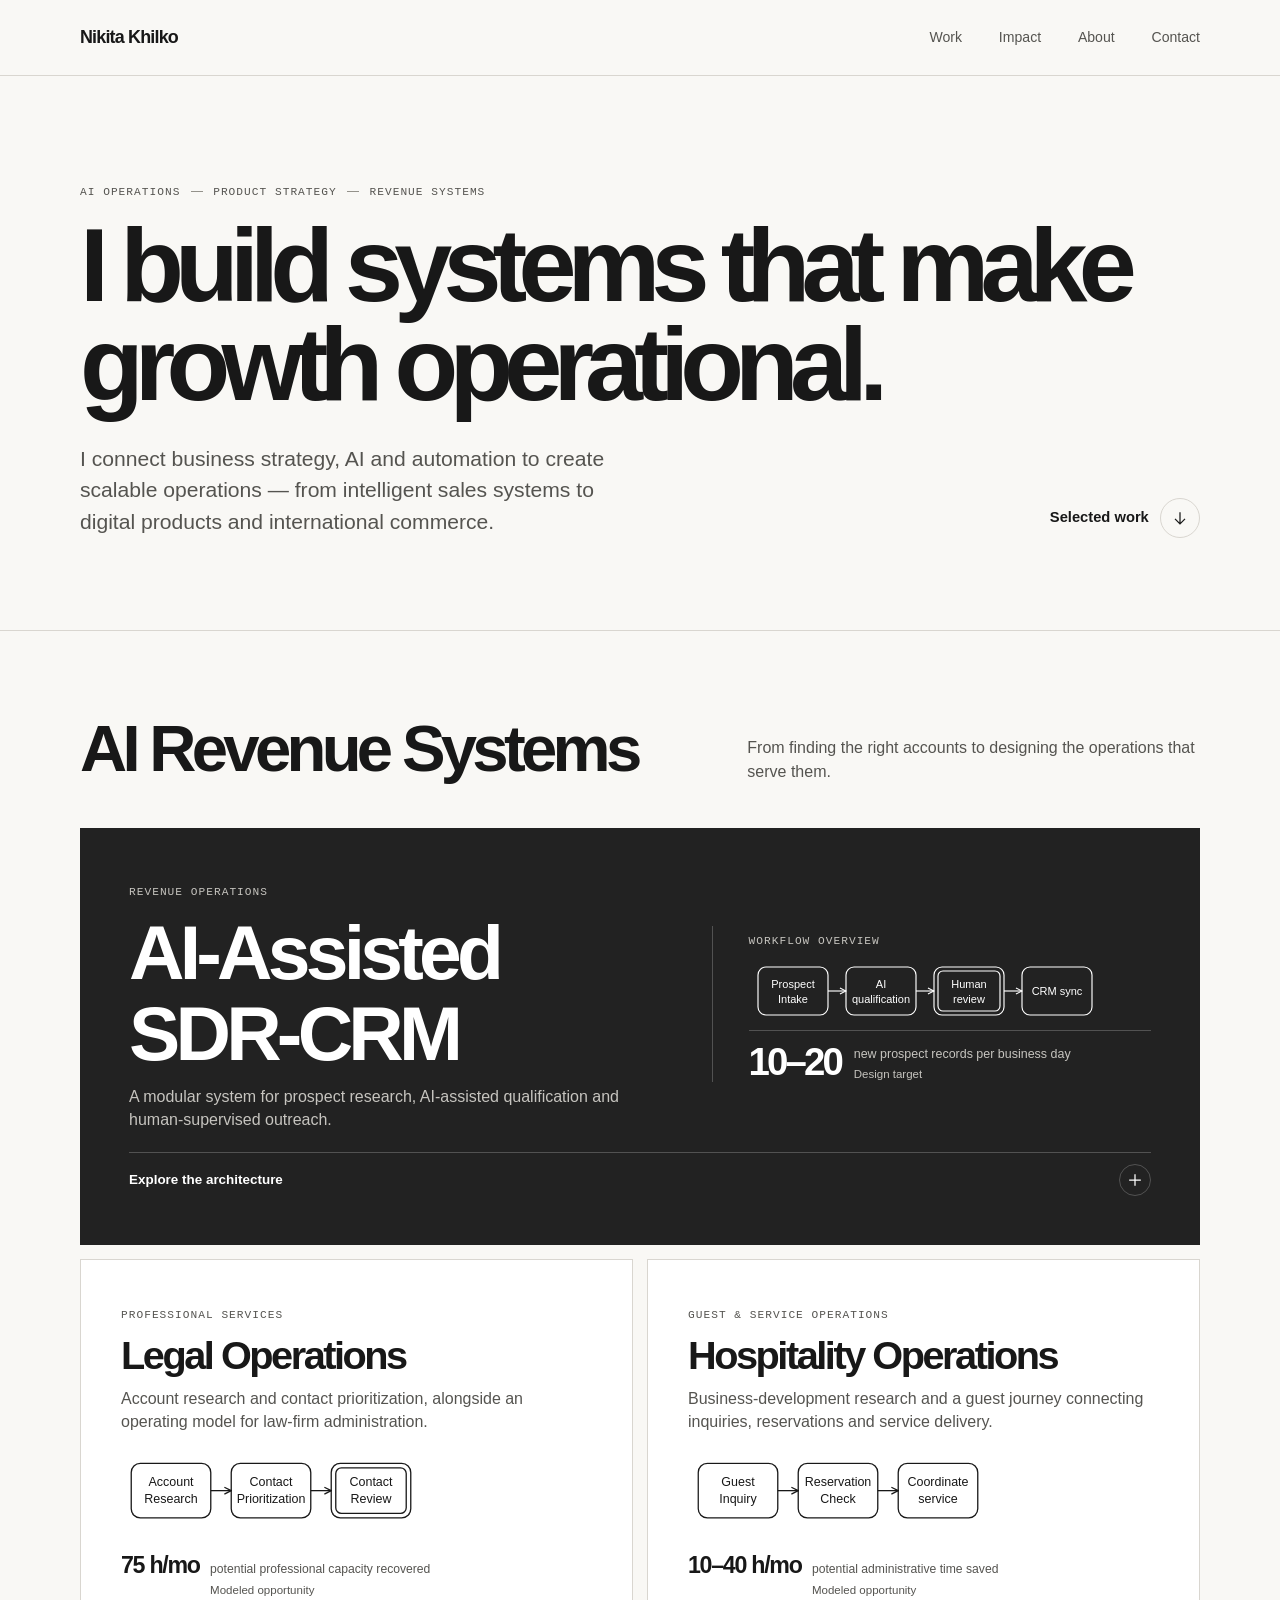
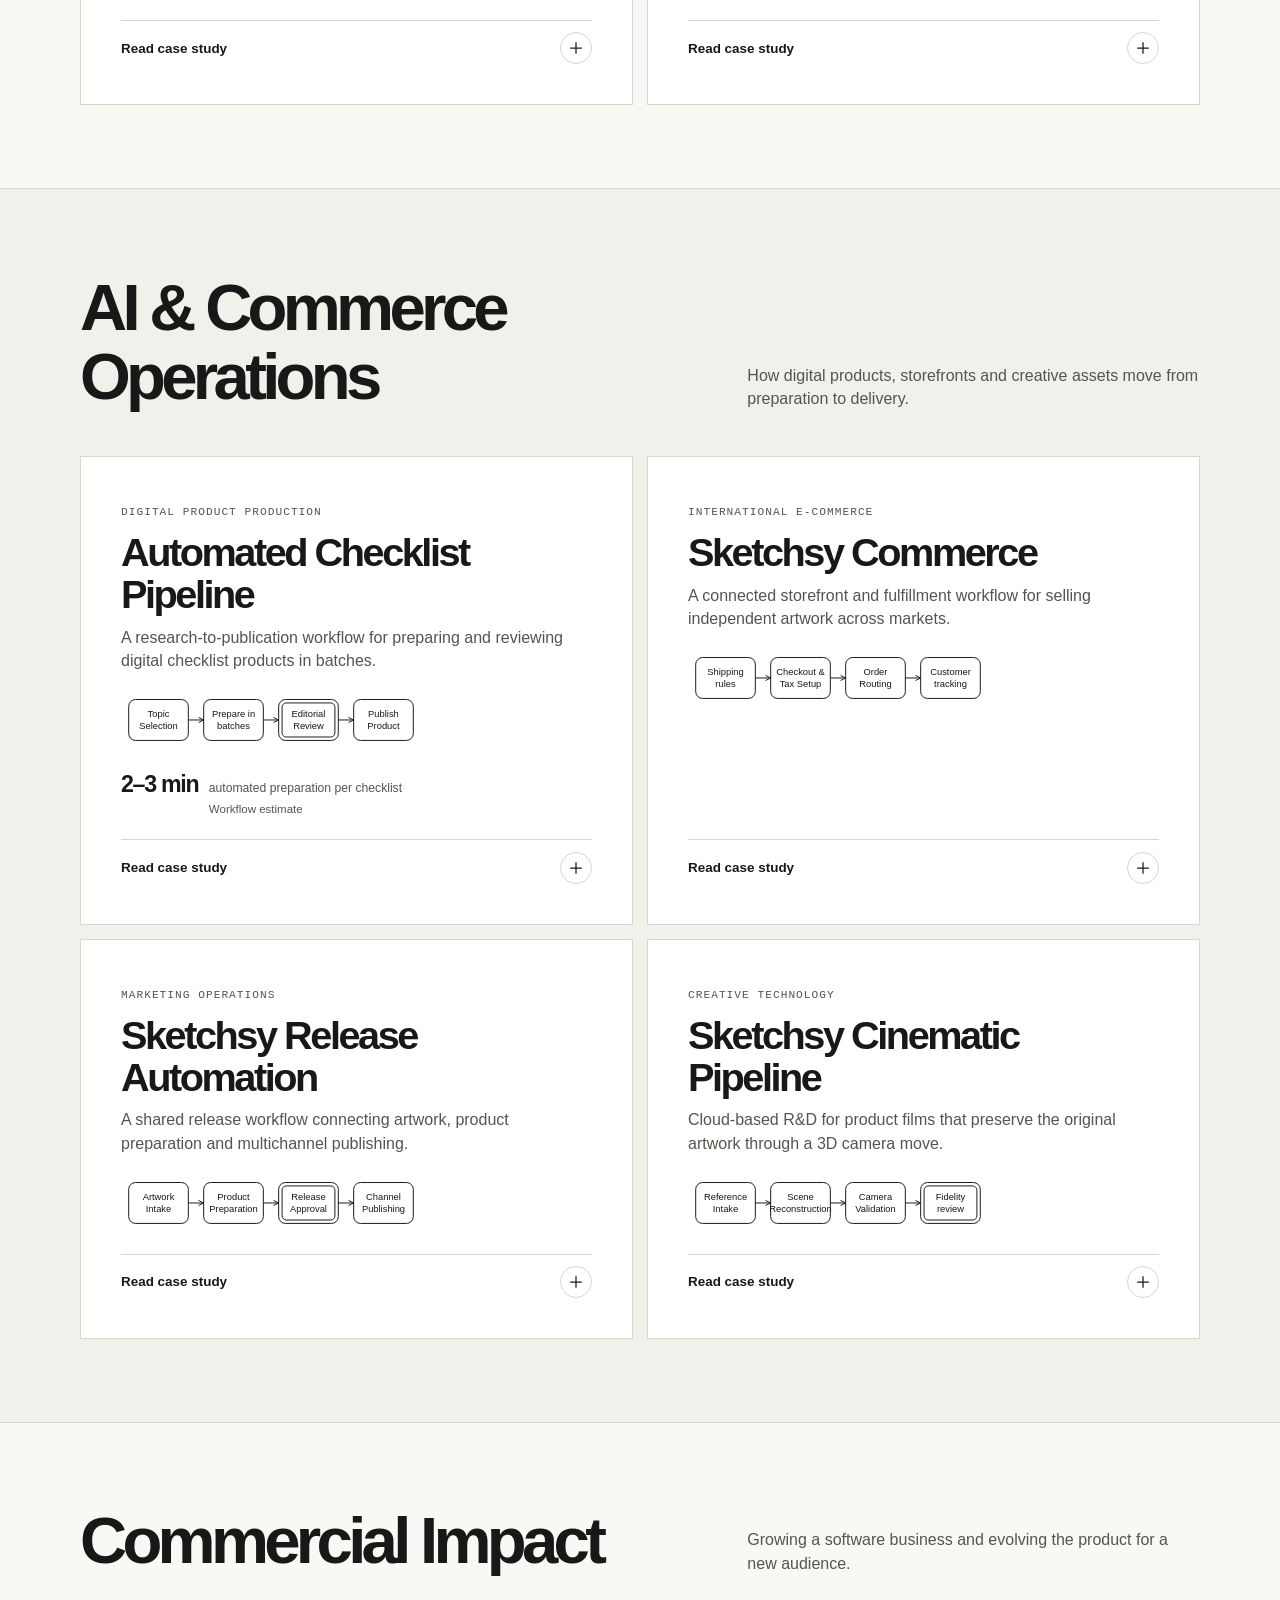
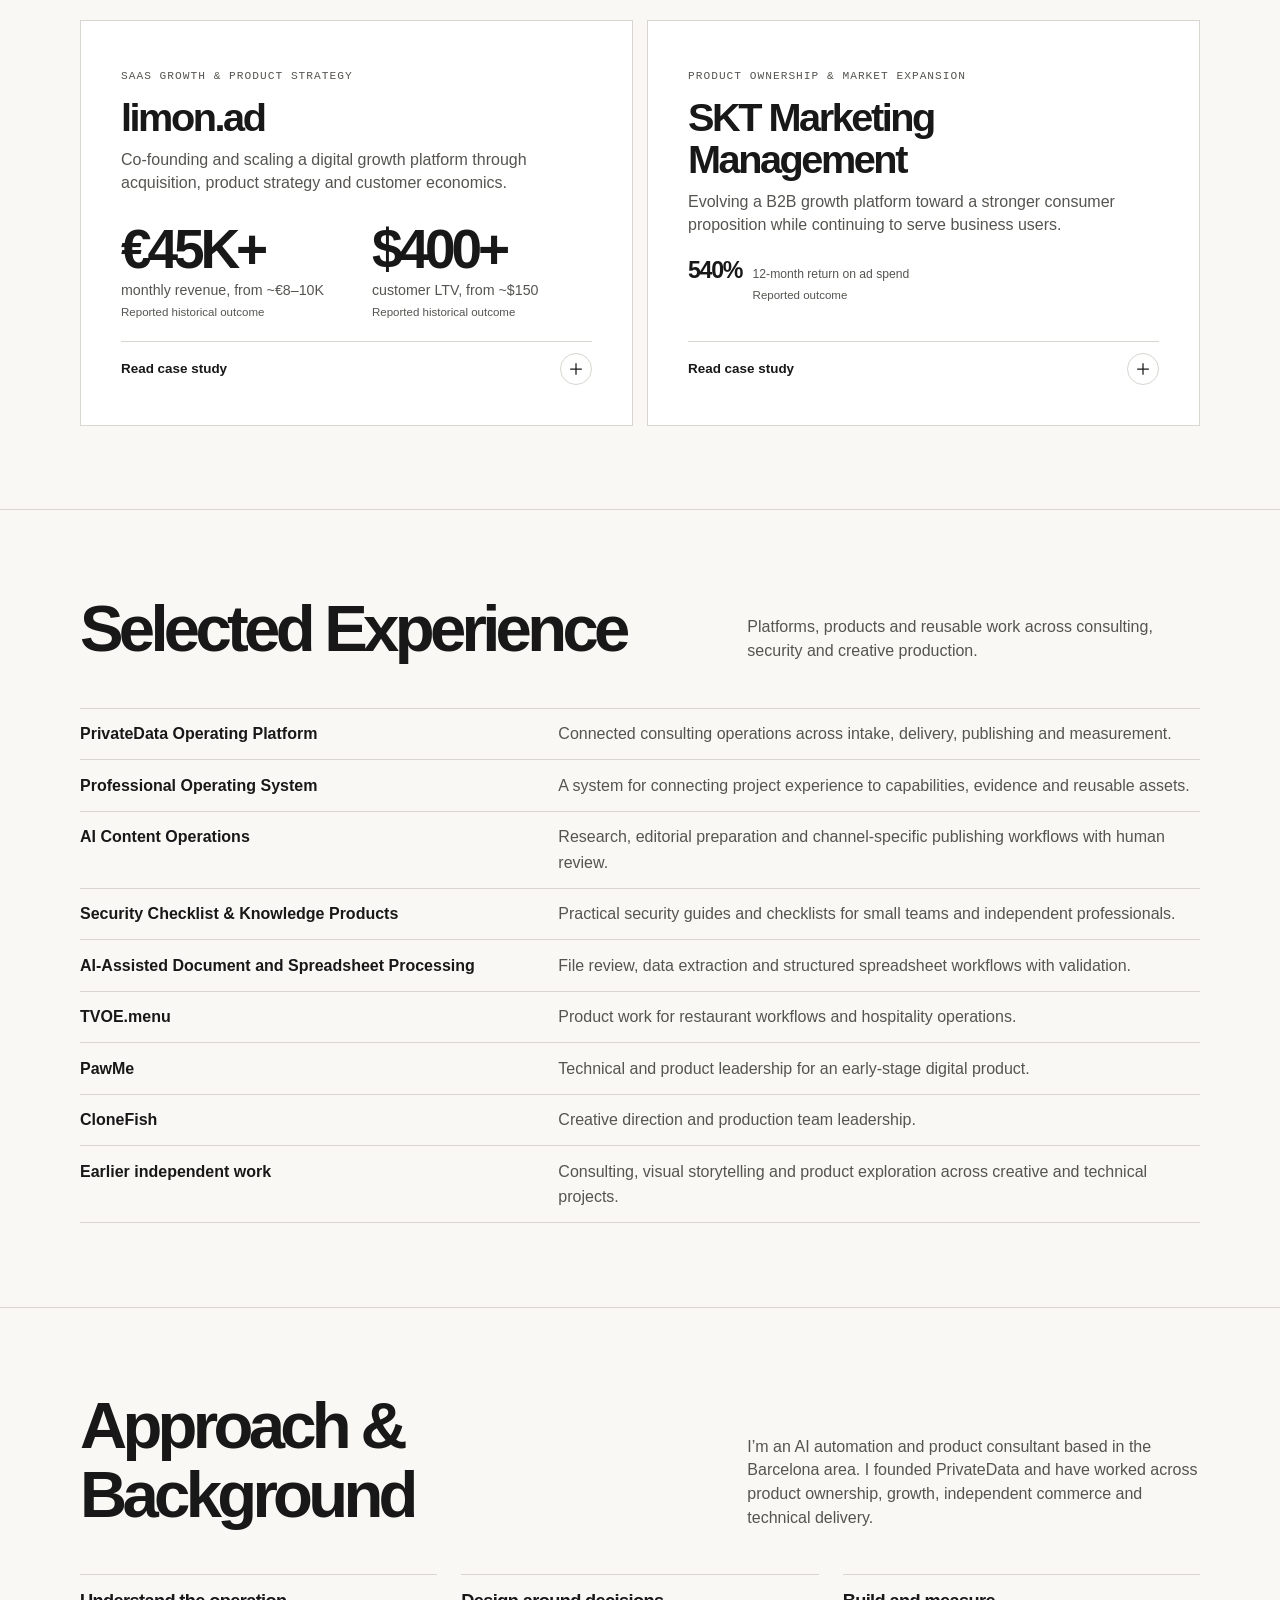
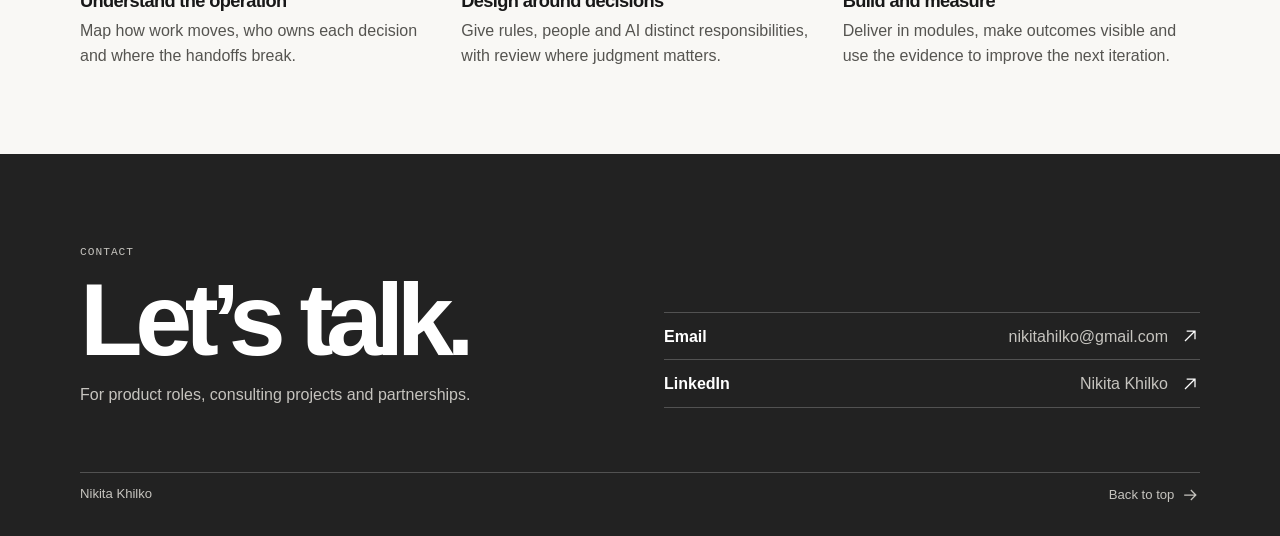
==== index.html @ b17de535 "Add production portfolio site" ====
<!doctype html>
<html lang="en">
<head>
  <meta charset="utf-8">
  <meta name="viewport" content="width=device-width, initial-scale=1">
  <title>Nikita Khilko · AI Operations &amp; Product Strategy</title>
  <meta name="description" content="Selected work by Nikita Khilko across AI operations, product strategy, automation and commercial growth.">
  <meta name="theme-color" content="#f9f8f5">
  <link rel="icon" href="data:image/svg+xml,%3Csvg xmlns=%22http://www.w3.org/2000/svg%22 viewBox=%220 0 32 32%22%3E%3Crect width=%2232%22 height=%2232%22 rx=%225%22 fill=%22%23222222%22/%3E%3Cpath d=%22M8 10h7v5H8zm9 8h7v5h-7zm-5-3v5.5h5%22 fill=%22none%22 stroke=%22white%22 stroke-width=%221.5%22/%3E%3C/svg%3E">
  <meta property="og:type" content="website">
  <meta property="og:title" content="Nikita Khilko · AI Operations &amp; Product Strategy">
  <meta property="og:description" content="Selected work by Nikita Khilko across AI operations, product strategy, automation and commercial growth.">
  <meta property="og:image" content="https://nkhilko.github.io/assets/social.png">
  <meta property="og:image:alt" content="Nikita Khilko. AI Operations and Product Strategy.">
  <meta property="og:image:width" content="1200">
  <meta property="og:image:height" content="630">
  <meta name="twitter:card" content="summary_large_image">
  <meta name="twitter:title" content="Nikita Khilko · AI Operations &amp; Product Strategy">
  <meta name="twitter:description" content="Selected work by Nikita Khilko across AI operations, product strategy, automation and commercial growth.">
  <meta name="twitter:image" content="https://nkhilko.github.io/assets/social.png">
  <link rel="stylesheet" href="./assets/styles.css">
</head>
<body id="top">
  <a class="skip" href="#main">Skip to content</a>
  <div class="header-slot">
    <header class="header" data-header>
      <div class="wrap header-inner">
        <a class="brand" href="#top">Nikita Khilko</a>
        <nav aria-label="Main navigation"><a href="#work">Work</a><a href="#impact">Impact</a><a href="#about">About</a><a href="#contact">Contact</a></nav>
      </div>
    </header>
  </div>
  <main id="main" tabindex="-1">
    <section class="hero" aria-labelledby="hero-heading">
      <div class="wrap">
        <p class="eyebrow hero-role">AI Operations <span></span> Product Strategy <span></span> Revenue Systems</p>
        <h1 id="hero-heading">I build systems that make growth operational.</h1>
        <div class="hero-bottom">
          <p>I connect business strategy, AI and automation to create scalable operations — from intelligent sales systems to digital products and international commerce.</p>
          <a class="hero-link" href="#work">Selected work <span><svg class="arrow" width="20" height="20" viewBox="0 0 24 24" fill="none" stroke="currentColor" stroke-width="1.5" aria-hidden="true"><path d="M12 5v14m-6-6 6 6 6-6"/></svg></span></a>
        </div>
      </div>
    </section>
    <section class="section section-work" id="work" aria-labelledby="work-heading" data-nav-section>
    <div class="wrap">
      <div class="section-head" data-reveal><h2 id="work-heading">AI Revenue Systems</h2><p>From finding the right accounts to designing the operations that serve them.</p></div>
      <details class="case case-feature " id="sdr-crm" name="featured-case" data-case>
    <summary aria-labelledby="sdr-crm-title sdr-crm-action">
      <div class="case-summary">
        <div class="case-copy"><span class="eyebrow">Revenue operations</span>
    <h3 id="sdr-crm-title">AI-Assisted SDR-CRM</h3><p>A modular system for prospect research, AI-assisted qualification and human-supervised outreach.</p></div>
        <div class="feature-figure"><span class="eyebrow">Workflow overview</span><svg class="overview-svg" viewBox="0 0 352 69" role="img" aria-label="Prospect Intake → AI qualification → Human review → CRM sync"><defs><marker id="sdr-crm-overview-arrow" viewBox="0 0 8 8" refX="7" refY="4" markerWidth="7" markerHeight="7" orient="auto"><path d="M1 1 7 4 1 7" fill="none" stroke="context-stroke" stroke-width="1.1"/></marker></defs><path class="edge primary" style="--edge-delay:0ms" d="M79 34 H97" marker-end="url(#sdr-crm-overview-arrow)"/><path class="edge primary" style="--edge-delay:0ms" d="M167 34 H185" marker-end="url(#sdr-crm-overview-arrow)"/><path class="edge primary" style="--edge-delay:0ms" d="M255 34 H273" marker-end="url(#sdr-crm-overview-arrow)"/><g class="node activity small"><rect class="node-shape" x="9" y="10" width="70" height="48" rx="8"/><text dominant-baseline="central" text-anchor="middle"><tspan x="44" y="26.5">Prospect</tspan><tspan x="44" y="41.5">Intake</tspan></text></g><g class="node activity small"><rect class="node-shape" x="97" y="10" width="70" height="48" rx="8"/><text dominant-baseline="central" text-anchor="middle"><tspan x="132" y="26.5">AI</tspan><tspan x="132" y="41.5">qualification</tspan></text></g><g class="node human small"><rect class="node-shape" x="185" y="10" width="70" height="48" rx="8"/><rect class="node-shape" x="189" y="14" width="62" height="40" rx="5"/><text dominant-baseline="central" text-anchor="middle"><tspan x="220" y="26.5">Human</tspan><tspan x="220" y="41.5">review</tspan></text></g><g class="node activity small"><rect class="node-shape" x="273" y="10" width="70" height="48" rx="8"/><text dominant-baseline="central" text-anchor="middle"><tspan x="308" y="34">CRM sync</tspan></text></g></svg><dl class="metrics">
  <div class="metric"><dt>10–20</dt><dd>new prospect records per business day<span>Design target</span></dd></div></dl></div>
        
        
      </div>
      <div class="case-action"><span id="sdr-crm-action"><span class="when-closed">Explore the architecture</span><span class="when-open">Close case study</span></span><span class="case-toggle"><svg class="plus" width="20" height="20" viewBox="0 0 24 24" fill="none" stroke="currentColor" stroke-width="1.5" aria-hidden="true"><path d="M5 12h14M12 5v14"/></svg></span></div>
    </summary>
    <div class="case-body">
      <div class="detail-pair">
        <div><h4>Business challenge</h4><p>Create a repeatable business-development process while keeping prospect selection, outreach and follow-up traceable. The same account can surface more than once, and outreach needs to reflect what has already happened.</p></div>
        <div><h4>My contribution</h4><p>I designed and built the internal workflow around focused modules for collection, enrichment, qualification, draft preparation, CRM updates and monitoring. I placed review before consequential outreach and used explicit CRM state to coordinate follow-up.</p></div>
      </div>
      <div class="architecture">
        <h4>Architecture</h4>
        <div class="figure-grid"><figure class="diagram" data-diagram>
    <figcaption><span class="eyebrow">Implemented internal workflow</span><span class="diagram-title">Prospect research to follow-up</span></figcaption>
    <div class="diagram-art"><svg class="detail-svg wide" viewBox="0 0 720 761" aria-hidden="true"><defs><marker id="sdr-wide-arrow" viewBox="0 0 8 8" refX="7" refY="4" markerWidth="7" markerHeight="7" orient="auto"><path d="M1 1 7 4 1 7" fill="none" stroke="context-stroke" stroke-width="1.1"/></marker></defs><path class="boundary" d="M31 30 H477 Q485 30 485 38 V746 Q485 754 477 754 H31 Q23 754 23 746 V100 H197 V38 H23 V38 Q23 30 31 30 Z"/><text class="boundary-label" x="205" y="22">Implemented Operational System</text><path class="edge support" style="--edge-delay:0ms" d="M190 69 H257.5" marker-end="url(#sdr-wide-arrow)"/><path class="edge primary" style="--edge-delay:0ms" d="M360 93 V110" marker-end="url(#sdr-wide-arrow)"/><path class="edge primary" style="--edge-delay:32.5ms" d="M360 158 V175" marker-end="url(#sdr-wide-arrow)"/><path class="edge support" style="--edge-delay:65ms" d="M530 199 H462.5" marker-end="url(#sdr-wide-arrow)"/><path class="edge primary" style="--edge-delay:65ms" d="M360 223 V240" marker-end="url(#sdr-wide-arrow)"/><path class="edge primary" style="--edge-delay:97.5ms" d="M360 288 V302" marker-end="url(#sdr-wide-arrow)"/><path class="edge primary" style="--edge-delay:130ms" d="M257.5 329 H190" marker-end="url(#sdr-wide-arrow)"/><text class="edge-label" x="223.75" y="319" text-anchor="middle">Hold</text><path class="edge primary" style="--edge-delay:130ms" d="M360 356 V370" marker-end="url(#sdr-wide-arrow)"/><text class="edge-label" x="377" y="367" text-anchor="middle">Yes</text><path class="edge primary" style="--edge-delay:162.5ms" d="M360 418 V435" marker-end="url(#sdr-wide-arrow)"/><path class="edge primary" style="--edge-delay:195ms" d="M360 483 V500" marker-end="url(#sdr-wide-arrow)"/><path class="edge support" style="--edge-delay:227.5ms" d="M462.5 524 H530" marker-end="url(#sdr-wide-arrow)"/><path class="edge primary" style="--edge-delay:227.5ms" d="M360 548 V565" marker-end="url(#sdr-wide-arrow)"/><path class="edge support" style="--edge-delay:260ms" d="M462.5 589 H530" marker-end="url(#sdr-wide-arrow)"/><path class="edge primary" style="--edge-delay:260ms" d="M360 613 V630" marker-end="url(#sdr-wide-arrow)"/><path class="edge primary" style="--edge-delay:292.5ms" d="M360 678 V695" marker-end="url(#sdr-wide-arrow)"/><path class="edge primary" style="--edge-delay:292.5ms" d="M257.5 654 H190 V394 H257.5" marker-end="url(#sdr-wide-arrow)"/><text class="edge-label" x="197" y="524" text-anchor="middle">Due</text><g class="node external"><rect class="node-shape" x="30" y="45" width="160" height="48" rx="8"/><text dominant-baseline="central" text-anchor="middle"><tspan x="110" y="69">Prospect Sources</tspan></text></g><g class="node activity"><rect class="node-shape" x="257.5" y="45" width="205" height="48" rx="8"/><text dominant-baseline="central" text-anchor="middle"><tspan x="360" y="69">Prospect Intake</tspan></text></g><g class="node activity"><rect class="node-shape" x="257.5" y="110" width="205" height="48" rx="8"/><text dominant-baseline="central" text-anchor="middle"><tspan x="360" y="134">Research &amp; Enrichment</tspan></text></g><g class="node activity"><rect class="node-shape" x="257.5" y="175" width="205" height="48" rx="8"/><text dominant-baseline="central" text-anchor="middle"><tspan x="360" y="199">AI-Assisted Qualification</tspan></text></g><g class="node external"><rect class="node-shape" x="530" y="175" width="160" height="48" rx="8"/><text dominant-baseline="central" text-anchor="middle"><tspan x="610" y="199">AI Service</tspan></text></g><g class="node human"><rect class="node-shape" x="257.5" y="240" width="205" height="48" rx="8"/><rect class="node-shape" x="261.5" y="244" width="197" height="40" rx="5"/><text dominant-baseline="central" text-anchor="middle"><tspan x="360" y="264">Prospect Review</tspan></text></g><g class="node decision"><path class="node-shape" d="M360 302 L462.5 329 L360 356 L257.5 329 Z"/><text dominant-baseline="central" text-anchor="middle"><tspan x="360" y="329">Proceed?</tspan></text></g><g class="node activity"><rect class="node-shape" x="30" y="305" width="160" height="48" rx="8"/><text dominant-baseline="central" text-anchor="middle"><tspan x="110" y="329">Hold Record</tspan></text></g><g class="node activity"><rect class="node-shape" x="257.5" y="370" width="205" height="48" rx="8"/><text dominant-baseline="central" text-anchor="middle"><tspan x="360" y="394">Outreach Draft</tspan></text></g><g class="node human"><rect class="node-shape" x="257.5" y="435" width="205" height="48" rx="8"/><rect class="node-shape" x="261.5" y="439" width="197" height="40" rx="5"/><text dominant-baseline="central" text-anchor="middle"><tspan x="360" y="459">Send Review</tspan></text></g><g class="node activity"><rect class="node-shape" x="257.5" y="500" width="205" height="48" rx="8"/><text dominant-baseline="central" text-anchor="middle"><tspan x="360" y="524">Approved Outreach</tspan></text></g><g class="node external"><rect class="node-shape" x="530" y="500" width="160" height="48" rx="8"/><text dominant-baseline="central" text-anchor="middle"><tspan x="610" y="524">Email Platform</tspan></text></g><g class="node activity"><rect class="node-shape" x="257.5" y="565" width="205" height="48" rx="8"/><text dominant-baseline="central" text-anchor="middle"><tspan x="360" y="589">Sent Sync &amp; CRM State</tspan></text></g><g class="node external"><rect class="node-shape" x="530" y="565" width="160" height="48" rx="8"/><text dominant-baseline="central" text-anchor="middle"><tspan x="610" y="589">CRM Store</tspan></text></g><g class="node activity"><rect class="node-shape" x="257.5" y="630" width="205" height="48" rx="8"/><text dominant-baseline="central" text-anchor="middle"><tspan x="360" y="654">Follow-up Scheduling</tspan></text></g><g class="node activity"><rect class="node-shape" x="257.5" y="695" width="205" height="48" rx="8"/><text dominant-baseline="central" text-anchor="middle"><tspan x="360" y="719">Monitoring &amp; Daily Briefs</tspan></text></g></svg><svg class="detail-svg narrow" viewBox="0 0 320 871" aria-hidden="true"><defs><marker id="sdr-narrow-arrow" viewBox="0 0 8 8" refX="7" refY="4" markerWidth="7" markerHeight="7" orient="auto"><path d="M1 1 7 4 1 7" fill="none" stroke="context-stroke" stroke-width="1.1"/></marker></defs><path class="boundary" d="M13 30 H217 Q225 30 225 38 V856 Q225 864 217 864 H13 Q5 864 5 856 V100 H84 V38 H5 V38 Q5 30 13 30 Z"/><text class="boundary-label" x="89" y="22">Implemented Operational System</text><path class="edge support" style="--edge-delay:0ms" d="M82 69 H99" marker-end="url(#sdr-narrow-arrow)"/><path class="edge primary" style="--edge-delay:0ms" d="M160 93 V121" marker-end="url(#sdr-narrow-arrow)"/><path class="edge primary" style="--edge-delay:38ms" d="M160 169 V197" marker-end="url(#sdr-narrow-arrow)"/><path class="edge support" style="--edge-delay:76ms" d="M238 221 H221" marker-end="url(#sdr-narrow-arrow)"/><path class="edge primary" style="--edge-delay:76ms" d="M160 245 V273" marker-end="url(#sdr-narrow-arrow)"/><path class="edge primary" style="--edge-delay:114ms" d="M160 321 V346" marker-end="url(#sdr-narrow-arrow)"/><path class="edge primary" style="--edge-delay:152ms" d="M99 373 H82" marker-end="url(#sdr-narrow-arrow)"/><text class="edge-label" x="90.5" y="364" text-anchor="middle">Hold</text><path class="edge primary" style="--edge-delay:152ms" d="M160 400 V425" marker-end="url(#sdr-narrow-arrow)"/><text class="edge-label" x="177" y="416.5" text-anchor="middle">Yes</text><path class="edge primary" style="--edge-delay:190ms" d="M160 473 V501" marker-end="url(#sdr-narrow-arrow)"/><path class="edge primary" style="--edge-delay:228ms" d="M160 549 V577" marker-end="url(#sdr-narrow-arrow)"/><path class="edge support" style="--edge-delay:266ms" d="M221 601 H238" marker-end="url(#sdr-narrow-arrow)"/><path class="edge primary" style="--edge-delay:266ms" d="M160 625 V653" marker-end="url(#sdr-narrow-arrow)"/><path class="edge support" style="--edge-delay:304ms" d="M221 677 H238" marker-end="url(#sdr-narrow-arrow)"/><path class="edge primary" style="--edge-delay:304ms" d="M160 701 V729" marker-end="url(#sdr-narrow-arrow)"/><path class="edge primary" style="--edge-delay:320ms" d="M160 777 V805" marker-end="url(#sdr-narrow-arrow)"/><path class="edge primary" style="--edge-delay:320ms" d="M99 753 H20 V449 H99" marker-end="url(#sdr-narrow-arrow)"/><text class="edge-label" x="27" y="601" text-anchor="middle">Due</text><g class="node external small"><rect class="node-shape" x="4" y="45" width="78" height="48" rx="8"/><text dominant-baseline="central" text-anchor="middle"><tspan x="43" y="61.5">Prospect</tspan><tspan x="43" y="76.5">Sources</tspan></text></g><g class="node activity"><rect class="node-shape" x="99" y="45" width="122" height="48" rx="8"/><text dominant-baseline="central" text-anchor="middle"><tspan x="160" y="69">Prospect Intake</tspan></text></g><g class="node activity"><rect class="node-shape" x="99" y="121" width="122" height="48" rx="8"/><text dominant-baseline="central" text-anchor="middle"><tspan x="160" y="137.5">Research &amp;</tspan><tspan x="160" y="152.5">Enrichment</tspan></text></g><g class="node activity"><rect class="node-shape" x="99" y="197" width="122" height="48" rx="8"/><text dominant-baseline="central" text-anchor="middle"><tspan x="160" y="213.5">AI-Assisted</tspan><tspan x="160" y="228.5">Qualification</tspan></text></g><g class="node external small"><rect class="node-shape" x="238" y="197" width="78" height="48" rx="8"/><text dominant-baseline="central" text-anchor="middle"><tspan x="277" y="221">AI Service</tspan></text></g><g class="node human"><rect class="node-shape" x="99" y="273" width="122" height="48" rx="8"/><rect class="node-shape" x="103" y="277" width="114" height="40" rx="5"/><text dominant-baseline="central" text-anchor="middle"><tspan x="160" y="297">Prospect Review</tspan></text></g><g class="node decision"><path class="node-shape" d="M160 346 L221 373 L160 400 L99 373 Z"/><text dominant-baseline="central" text-anchor="middle"><tspan x="160" y="373">Proceed?</tspan></text></g><g class="node activity small"><rect class="node-shape" x="4" y="349" width="78" height="48" rx="8"/><text dominant-baseline="central" text-anchor="middle"><tspan x="43" y="373">Hold Record</tspan></text></g><g class="node activity"><rect class="node-shape" x="99" y="425" width="122" height="48" rx="8"/><text dominant-baseline="central" text-anchor="middle"><tspan x="160" y="449">Outreach Draft</tspan></text></g><g class="node human"><rect class="node-shape" x="99" y="501" width="122" height="48" rx="8"/><rect class="node-shape" x="103" y="505" width="114" height="40" rx="5"/><text dominant-baseline="central" text-anchor="middle"><tspan x="160" y="525">Send Review</tspan></text></g><g class="node activity"><rect class="node-shape" x="99" y="577" width="122" height="48" rx="8"/><text dominant-baseline="central" text-anchor="middle"><tspan x="160" y="601">Approved Outreach</tspan></text></g><g class="node external small"><rect class="node-shape" x="238" y="577" width="78" height="48" rx="8"/><text dominant-baseline="central" text-anchor="middle"><tspan x="277" y="593.5">Email</tspan><tspan x="277" y="608.5">Platform</tspan></text></g><g class="node activity"><rect class="node-shape" x="99" y="653" width="122" height="48" rx="8"/><text dominant-baseline="central" text-anchor="middle"><tspan x="160" y="669.5">Sent Sync &amp; CRM</tspan><tspan x="160" y="684.5">State</tspan></text></g><g class="node external small"><rect class="node-shape" x="238" y="653" width="78" height="48" rx="8"/><text dominant-baseline="central" text-anchor="middle"><tspan x="277" y="677">CRM Store</tspan></text></g><g class="node activity"><rect class="node-shape" x="99" y="729" width="122" height="48" rx="8"/><text dominant-baseline="central" text-anchor="middle"><tspan x="160" y="745.5">Follow-up</tspan><tspan x="160" y="760.5">Scheduling</tspan></text></g><g class="node activity"><rect class="node-shape" x="99" y="805" width="122" height="48" rx="8"/><text dominant-baseline="central" text-anchor="middle"><tspan x="160" y="821.5">Monitoring &amp;</tspan><tspan x="160" y="836.5">Daily Briefs</tspan></text></g></svg></div>
    <p class="diagram-description">Intake, enrichment and qualification lead to human review. Records can be held or advanced to an outreach draft and send review. Sent activity is reconciled against CRM state, with daily monitoring and follow-up returning to draft preparation. Prospect sources, AI, email and the CRM store support the workflow.</p>
  </figure></div>
        <details class="legend"><summary>Diagram notation</summary>
          <ul>
            <li><i class="sample activity"></i> Operational activity</li>
            <li><i class="sample external"></i> External system</li>
            <li><i class="sample human"></i> Mandatory human review</li>
            <li><i class="sample decision"></i> Decision</li>
            <li><i class="sample flow"></i> Primary workflow</li>
            <li><i class="sample dependency"></i> Supporting dependency</li>
          </ul>
          <p>The dashed enclosure marks the implemented operational system. External services sit outside it.</p>
        </details>
      </div>
      <div class="detail-pair">
        <div><h4>Operating controls</h4><ul><li>Deduplication, validation and explicit state transitions govern how records enter and move through the workflow.</li><li>People review prospect fit and the outreach draft. Sent activity is reconciled with CRM history before follow-up is prepared.</li><li>Run logs and daily briefs surface exceptions. Modular stages give operators a defined place to diagnose and recover from failures.</li></ul></div>
        <div><h4>Technology &amp; design decisions</h4><p>The workflow uses n8n, Baserow and Gmail. AI interprets company context and drafts recommendations. Deterministic logic handles scheduling, routing, validation and synchronization. I’ve used Salesforce hands-on in other projects. It is also a possible enterprise CRM integration for SDR-CRM.</p></div>
      </div>
      <div class="detail-impact">
        <h4>Business impact</h4>
        <dl class="metrics">
  <div class="metric"><dt>10–20</dt><dd>new prospect records per business day<span>Design target</span></dd></div></dl>
        <p>The throughput target is sized for a supervised workflow. Research depth, record quality and review capacity determine what can move through it each day.</p>
        
      </div>
      <div class="detail-footer">
        <a href="#sdr-crm" data-project-link>Link to this case <svg class="arrow" width="20" height="20" viewBox="0 0 24 24" fill="none" stroke="currentColor" stroke-width="1.5" aria-hidden="true"><path d="M6 18 18 6M8 6h10v10"/></svg></a>
        <button type="button" data-close>Close case study <span aria-hidden="true">−</span></button>
      </div>
    </div>
  </details>
      <div class="case-grid" data-reveal><details class="case  " id="legal-operations" name="featured-case" data-case>
    <summary aria-labelledby="legal-operations-title legal-operations-action">
      <div class="case-summary">
        <div class="case-copy"><span class="eyebrow">Professional services</span>
    <h3 id="legal-operations-title">Legal Operations</h3><p>Account research and contact prioritization, alongside an operating model for law-firm administration.</p></div>
        
        <div class="case-overview"><svg class="overview-svg" viewBox="0 0 264 69" role="img" aria-label="Account Research → Contact Prioritization → Contact Review"><defs><marker id="legal-operations-overview-arrow" viewBox="0 0 8 8" refX="7" refY="4" markerWidth="7" markerHeight="7" orient="auto"><path d="M1 1 7 4 1 7" fill="none" stroke="context-stroke" stroke-width="1.1"/></marker></defs><path class="edge primary" style="--edge-delay:0ms" d="M79 34 H97" marker-end="url(#legal-operations-overview-arrow)"/><path class="edge primary" style="--edge-delay:0ms" d="M167 34 H185" marker-end="url(#legal-operations-overview-arrow)"/><g class="node activity small"><rect class="node-shape" x="9" y="10" width="70" height="48" rx="8"/><text dominant-baseline="central" text-anchor="middle"><tspan x="44" y="26.5">Account</tspan><tspan x="44" y="41.5">Research</tspan></text></g><g class="node activity small"><rect class="node-shape" x="97" y="10" width="70" height="48" rx="8"/><text dominant-baseline="central" text-anchor="middle"><tspan x="132" y="26.5">Contact</tspan><tspan x="132" y="41.5">Prioritization</tspan></text></g><g class="node human small"><rect class="node-shape" x="185" y="10" width="70" height="48" rx="8"/><rect class="node-shape" x="189" y="14" width="62" height="40" rx="5"/><text dominant-baseline="central" text-anchor="middle"><tspan x="220" y="26.5">Contact</tspan><tspan x="220" y="41.5">Review</tspan></text></g></svg></div>
        <div class="summary-metric"><strong>75 h/mo</strong><span>potential professional capacity recovered<small>Modeled opportunity</small></span></div>
      </div>
      <div class="case-action"><span id="legal-operations-action"><span class="when-closed">Read case study</span><span class="when-open">Close case study</span></span><span class="case-toggle"><svg class="plus" width="20" height="20" viewBox="0 0 24 24" fill="none" stroke="currentColor" stroke-width="1.5" aria-hidden="true"><path d="M5 12h14M12 5v14"/></svg></span></div>
    </summary>
    <div class="case-body">
      <div class="detail-pair">
        <div><h4>Business challenge</h4><p>Law firms require careful contact selection during business development. Inside the firm, repetitive intake, document handling and matter administration can consume professional time.</p></div>
        <div><h4>My contribution</h4><p>I designed an account research workflow that identifies relevant firms and ranks primary and secondary contacts. I also developed a separate client operating model for intake, document coordination, matter updates and reporting.</p></div>
      </div>
      <div class="architecture">
        <h4>Architecture</h4>
        <div class="figure-grid"><figure class="diagram" data-diagram>
    <figcaption><span class="eyebrow">Sales intelligence workflow design</span><span class="diagram-title">Law-firm research &amp; contact selection</span></figcaption>
    <div class="diagram-art"><svg class="detail-svg wide" viewBox="0 0 720 406" aria-hidden="true"><defs><marker id="legal-sales-wide-arrow" viewBox="0 0 8 8" refX="7" refY="4" markerWidth="7" markerHeight="7" orient="auto"><path d="M1 1 7 4 1 7" fill="none" stroke="context-stroke" stroke-width="1.1"/></marker></defs><path class="edge support" style="--edge-delay:0ms" d="M190 39 H257.5" marker-end="url(#legal-sales-wide-arrow)"/><path class="edge primary" style="--edge-delay:0ms" d="M360 63 V80" marker-end="url(#legal-sales-wide-arrow)"/><path class="edge primary" style="--edge-delay:32.5ms" d="M360 128 V145" marker-end="url(#legal-sales-wide-arrow)"/><path class="edge primary" style="--edge-delay:65ms" d="M360 193 V210" marker-end="url(#legal-sales-wide-arrow)"/><path class="edge primary" style="--edge-delay:97.5ms" d="M360 258 V275" marker-end="url(#legal-sales-wide-arrow)"/><path class="edge primary" style="--edge-delay:130ms" d="M360 323 V340" marker-end="url(#legal-sales-wide-arrow)"/><path class="edge support" style="--edge-delay:162.5ms" d="M462.5 364 H530" marker-end="url(#legal-sales-wide-arrow)"/><g class="node external"><rect class="node-shape" x="30" y="15" width="160" height="48" rx="8"/><text dominant-baseline="central" text-anchor="middle"><tspan x="110" y="39">Public Firm Sources</tspan></text></g><g class="node activity"><rect class="node-shape" x="257.5" y="15" width="205" height="48" rx="8"/><text dominant-baseline="central" text-anchor="middle"><tspan x="360" y="39">Account Research</tspan></text></g><g class="node activity"><rect class="node-shape" x="257.5" y="80" width="205" height="48" rx="8"/><text dominant-baseline="central" text-anchor="middle"><tspan x="360" y="104">Firm Qualification</tspan></text></g><g class="node activity"><rect class="node-shape" x="257.5" y="145" width="205" height="48" rx="8"/><text dominant-baseline="central" text-anchor="middle"><tspan x="360" y="169">Contact Prioritization</tspan></text></g><g class="node human"><rect class="node-shape" x="257.5" y="210" width="205" height="48" rx="8"/><rect class="node-shape" x="261.5" y="214" width="197" height="40" rx="5"/><text dominant-baseline="central" text-anchor="middle"><tspan x="360" y="234">Contact Review</tspan></text></g><g class="node activity"><rect class="node-shape" x="257.5" y="275" width="205" height="48" rx="8"/><text dominant-baseline="central" text-anchor="middle"><tspan x="360" y="299">Outreach Preparation</tspan></text></g><g class="node activity"><rect class="node-shape" x="257.5" y="340" width="205" height="48" rx="8"/><text dominant-baseline="central" text-anchor="middle"><tspan x="360" y="364">Activity Tracking</tspan></text></g><g class="node external"><rect class="node-shape" x="530" y="340" width="160" height="48" rx="8"/><text dominant-baseline="central" text-anchor="middle"><tspan x="610" y="364">CRM Store</tspan></text></g></svg><svg class="detail-svg narrow" viewBox="0 0 320 461" aria-hidden="true"><defs><marker id="legal-sales-narrow-arrow" viewBox="0 0 8 8" refX="7" refY="4" markerWidth="7" markerHeight="7" orient="auto"><path d="M1 1 7 4 1 7" fill="none" stroke="context-stroke" stroke-width="1.1"/></marker></defs><path class="edge support" style="--edge-delay:0ms" d="M82 39 H99" marker-end="url(#legal-sales-narrow-arrow)"/><path class="edge primary" style="--edge-delay:0ms" d="M160 63 V91" marker-end="url(#legal-sales-narrow-arrow)"/><path class="edge primary" style="--edge-delay:38ms" d="M160 139 V167" marker-end="url(#legal-sales-narrow-arrow)"/><path class="edge primary" style="--edge-delay:76ms" d="M160 215 V243" marker-end="url(#legal-sales-narrow-arrow)"/><path class="edge primary" style="--edge-delay:114ms" d="M160 291 V319" marker-end="url(#legal-sales-narrow-arrow)"/><path class="edge primary" style="--edge-delay:152ms" d="M160 367 V395" marker-end="url(#legal-sales-narrow-arrow)"/><path class="edge support" style="--edge-delay:190ms" d="M221 419 H238" marker-end="url(#legal-sales-narrow-arrow)"/><g class="node external small"><rect class="node-shape" x="4" y="15" width="78" height="48" rx="8"/><text dominant-baseline="central" text-anchor="middle"><tspan x="43" y="31.5">Public Firm</tspan><tspan x="43" y="46.5">Sources</tspan></text></g><g class="node activity"><rect class="node-shape" x="99" y="15" width="122" height="48" rx="8"/><text dominant-baseline="central" text-anchor="middle"><tspan x="160" y="39">Account Research</tspan></text></g><g class="node activity"><rect class="node-shape" x="99" y="91" width="122" height="48" rx="8"/><text dominant-baseline="central" text-anchor="middle"><tspan x="160" y="107.5">Firm</tspan><tspan x="160" y="122.5">Qualification</tspan></text></g><g class="node activity"><rect class="node-shape" x="99" y="167" width="122" height="48" rx="8"/><text dominant-baseline="central" text-anchor="middle"><tspan x="160" y="183.5">Contact</tspan><tspan x="160" y="198.5">Prioritization</tspan></text></g><g class="node human"><rect class="node-shape" x="99" y="243" width="122" height="48" rx="8"/><rect class="node-shape" x="103" y="247" width="114" height="40" rx="5"/><text dominant-baseline="central" text-anchor="middle"><tspan x="160" y="267">Contact Review</tspan></text></g><g class="node activity"><rect class="node-shape" x="99" y="319" width="122" height="48" rx="8"/><text dominant-baseline="central" text-anchor="middle"><tspan x="160" y="335.5">Outreach</tspan><tspan x="160" y="350.5">Preparation</tspan></text></g><g class="node activity"><rect class="node-shape" x="99" y="395" width="122" height="48" rx="8"/><text dominant-baseline="central" text-anchor="middle"><tspan x="160" y="419">Activity Tracking</tspan></text></g><g class="node external small"><rect class="node-shape" x="238" y="395" width="78" height="48" rx="8"/><text dominant-baseline="central" text-anchor="middle"><tspan x="277" y="419">CRM Store</tspan></text></g></svg></div>
    <p class="diagram-description">Research qualifies a firm, ranks contacts and routes the proposed primary contact through review before preparing outreach and recording the action.</p>
  </figure><figure class="diagram" data-diagram>
    <figcaption><span class="eyebrow">Illustrative client operating model</span><span class="diagram-title">Client intake &amp; matter administration</span></figcaption>
    <div class="diagram-art"><svg class="detail-svg wide" viewBox="0 0 720 406" aria-hidden="true"><defs><marker id="legal-client-wide-arrow" viewBox="0 0 8 8" refX="7" refY="4" markerWidth="7" markerHeight="7" orient="auto"><path d="M1 1 7 4 1 7" fill="none" stroke="context-stroke" stroke-width="1.1"/></marker></defs><path class="edge primary" style="--edge-delay:0ms" d="M360 63 V80" marker-end="url(#legal-client-wide-arrow)"/><path class="edge support" style="--edge-delay:32.5ms" d="M190 104 H257.5" marker-end="url(#legal-client-wide-arrow)"/><path class="edge primary" style="--edge-delay:32.5ms" d="M360 128 V145" marker-end="url(#legal-client-wide-arrow)"/><path class="edge primary" style="--edge-delay:65ms" d="M360 193 V207" marker-end="url(#legal-client-wide-arrow)"/><path class="edge primary" style="--edge-delay:97.5ms" d="M257.5 234 H190" marker-end="url(#legal-client-wide-arrow)"/><text class="edge-label" x="223.75" y="224" text-anchor="middle">Hold</text><path class="edge primary" style="--edge-delay:97.5ms" d="M360 261 V275" marker-end="url(#legal-client-wide-arrow)"/><text class="edge-label" x="377" y="272" text-anchor="middle">Yes</text><path class="edge support" style="--edge-delay:130ms" d="M462.5 299 H530" marker-end="url(#legal-client-wide-arrow)"/><path class="edge primary" style="--edge-delay:130ms" d="M360 323 V340" marker-end="url(#legal-client-wide-arrow)"/><g class="node activity"><rect class="node-shape" x="257.5" y="15" width="205" height="48" rx="8"/><text dominant-baseline="central" text-anchor="middle"><tspan x="360" y="39">Client Intake</tspan></text></g><g class="node activity"><rect class="node-shape" x="257.5" y="80" width="205" height="48" rx="8"/><text dominant-baseline="central" text-anchor="middle"><tspan x="360" y="104">Document Checks</tspan></text></g><g class="node external"><rect class="node-shape" x="30" y="80" width="160" height="48" rx="8"/><text dominant-baseline="central" text-anchor="middle"><tspan x="110" y="104">Document System</tspan></text></g><g class="node human"><rect class="node-shape" x="257.5" y="145" width="205" height="48" rx="8"/><rect class="node-shape" x="261.5" y="149" width="197" height="40" rx="5"/><text dominant-baseline="central" text-anchor="middle"><tspan x="360" y="169">Professional Review</tspan></text></g><g class="node decision"><path class="node-shape" d="M360 207 L462.5 234 L360 261 L257.5 234 Z"/><text dominant-baseline="central" text-anchor="middle"><tspan x="360" y="234">Proceed?</tspan></text></g><g class="node activity"><rect class="node-shape" x="30" y="210" width="160" height="48" rx="8"/><text dominant-baseline="central" text-anchor="middle"><tspan x="110" y="234">Clarify Request</tspan></text></g><g class="node activity"><rect class="node-shape" x="257.5" y="275" width="205" height="48" rx="8"/><text dominant-baseline="central" text-anchor="middle"><tspan x="360" y="299">Matter Administration</tspan></text></g><g class="node external"><rect class="node-shape" x="530" y="275" width="160" height="48" rx="8"/><text dominant-baseline="central" text-anchor="middle"><tspan x="610" y="299">Case System</tspan></text></g><g class="node activity"><rect class="node-shape" x="257.5" y="340" width="205" height="48" rx="8"/><text dominant-baseline="central" text-anchor="middle"><tspan x="360" y="356">Client Updates &amp;</tspan><tspan x="360" y="372">Reporting</tspan></text></g></svg><svg class="detail-svg narrow" viewBox="0 0 320 461" aria-hidden="true"><defs><marker id="legal-client-narrow-arrow" viewBox="0 0 8 8" refX="7" refY="4" markerWidth="7" markerHeight="7" orient="auto"><path d="M1 1 7 4 1 7" fill="none" stroke="context-stroke" stroke-width="1.1"/></marker></defs><path class="edge primary" style="--edge-delay:0ms" d="M160 63 V91" marker-end="url(#legal-client-narrow-arrow)"/><path class="edge support" style="--edge-delay:38ms" d="M82 115 H99" marker-end="url(#legal-client-narrow-arrow)"/><path class="edge primary" style="--edge-delay:38ms" d="M160 139 V167" marker-end="url(#legal-client-narrow-arrow)"/><path class="edge primary" style="--edge-delay:76ms" d="M160 215 V240" marker-end="url(#legal-client-narrow-arrow)"/><path class="edge primary" style="--edge-delay:114ms" d="M99 267 H82" marker-end="url(#legal-client-narrow-arrow)"/><text class="edge-label" x="90.5" y="258" text-anchor="middle">Hold</text><path class="edge primary" style="--edge-delay:114ms" d="M160 294 V319" marker-end="url(#legal-client-narrow-arrow)"/><text class="edge-label" x="177" y="310.5" text-anchor="middle">Yes</text><path class="edge support" style="--edge-delay:152ms" d="M221 343 H238" marker-end="url(#legal-client-narrow-arrow)"/><path class="edge primary" style="--edge-delay:152ms" d="M160 367 V395" marker-end="url(#legal-client-narrow-arrow)"/><g class="node activity"><rect class="node-shape" x="99" y="15" width="122" height="48" rx="8"/><text dominant-baseline="central" text-anchor="middle"><tspan x="160" y="39">Client Intake</tspan></text></g><g class="node activity"><rect class="node-shape" x="99" y="91" width="122" height="48" rx="8"/><text dominant-baseline="central" text-anchor="middle"><tspan x="160" y="115">Document Checks</tspan></text></g><g class="node external small"><rect class="node-shape" x="4" y="91" width="78" height="48" rx="8"/><text dominant-baseline="central" text-anchor="middle"><tspan x="43" y="107.5">Document</tspan><tspan x="43" y="122.5">System</tspan></text></g><g class="node human"><rect class="node-shape" x="99" y="167" width="122" height="48" rx="8"/><rect class="node-shape" x="103" y="171" width="114" height="40" rx="5"/><text dominant-baseline="central" text-anchor="middle"><tspan x="160" y="183.5">Professional</tspan><tspan x="160" y="198.5">Review</tspan></text></g><g class="node decision"><path class="node-shape" d="M160 240 L221 267 L160 294 L99 267 Z"/><text dominant-baseline="central" text-anchor="middle"><tspan x="160" y="267">Proceed?</tspan></text></g><g class="node activity small"><rect class="node-shape" x="4" y="243" width="78" height="48" rx="8"/><text dominant-baseline="central" text-anchor="middle"><tspan x="43" y="259.5">Clarify</tspan><tspan x="43" y="274.5">Request</tspan></text></g><g class="node activity"><rect class="node-shape" x="99" y="319" width="122" height="48" rx="8"/><text dominant-baseline="central" text-anchor="middle"><tspan x="160" y="335.5">Matter</tspan><tspan x="160" y="350.5">Administration</tspan></text></g><g class="node external small"><rect class="node-shape" x="238" y="319" width="78" height="48" rx="8"/><text dominant-baseline="central" text-anchor="middle"><tspan x="277" y="343">Case System</tspan></text></g><g class="node activity"><rect class="node-shape" x="99" y="395" width="122" height="48" rx="8"/><text dominant-baseline="central" text-anchor="middle"><tspan x="160" y="411.5">Client Updates &amp;</tspan><tspan x="160" y="426.5">Reporting</tspan></text></g></svg></div>
    <p class="diagram-description">Intake and document checks lead to a professional review. Approved matters move to matter administration and client updates. Other requests are clarified.</p>
  </figure></div>
        <details class="legend"><summary>Diagram notation</summary>
          <ul>
            <li><i class="sample activity"></i> Operational activity</li>
            <li><i class="sample external"></i> External system</li>
            <li><i class="sample human"></i> Mandatory human review</li>
            <li><i class="sample decision"></i> Decision</li>
            <li><i class="sample flow"></i> Primary workflow</li>
            <li><i class="sample dependency"></i> Supporting dependency</li>
          </ul>
          
        </details>
      </div>
      <div class="detail-pair">
        <div><h4>Operating controls</h4><ul><li>Review contact relevance and outreach history at account level before preparing a second approach to the same firm.</li><li>Keep business-development records separate from confidential matter and client information.</li><li>Route sensitive intake, matter decisions and consequential communications to a professional for approval.</li></ul></div>
        <div><h4>Technology &amp; design decisions</h4><p>CRM supports research and outreach history. Case-management and document systems sit on the client side, with integration scope determined by access, confidentiality and the firm’s review process.</p></div>
      </div>
      <div class="detail-impact">
        <h4>Business impact</h4>
        <dl class="metrics">
  <div class="metric"><dt>75 h/mo</dt><dd>potential professional capacity recovered<span>Modeled opportunity</span></dd></div>
  <div class="metric"><dt>€7,500</dt><dd>illustrative monthly capacity value<span>Modeled opportunity</span></dd></div></dl>
        <p>The scenario assumes five lawyers each recover 15 hours per month. At €100 per hour, that is €7,500 in modeled capacity value. The amount represents capacity that could be redirected to other work.</p>
        
      </div>
      <div class="detail-footer">
        <a href="#legal-operations" data-project-link>Link to this case <svg class="arrow" width="20" height="20" viewBox="0 0 24 24" fill="none" stroke="currentColor" stroke-width="1.5" aria-hidden="true"><path d="M6 18 18 6M8 6h10v10"/></svg></a>
        <button type="button" data-close>Close case study <span aria-hidden="true">−</span></button>
      </div>
    </div>
  </details><details class="case  " id="hospitality-operations" name="featured-case" data-case>
    <summary aria-labelledby="hospitality-operations-title hospitality-operations-action">
      <div class="case-summary">
        <div class="case-copy"><span class="eyebrow">Guest &amp; service operations</span>
    <h3 id="hospitality-operations-title">Hospitality Operations</h3><p>Business-development research and a guest journey connecting inquiries, reservations and service delivery.</p></div>
        
        <div class="case-overview"><svg class="overview-svg" viewBox="0 0 264 69" role="img" aria-label="Guest Inquiry → Reservation Check → Coordinate service"><defs><marker id="hospitality-operations-overview-arrow" viewBox="0 0 8 8" refX="7" refY="4" markerWidth="7" markerHeight="7" orient="auto"><path d="M1 1 7 4 1 7" fill="none" stroke="context-stroke" stroke-width="1.1"/></marker></defs><path class="edge primary" style="--edge-delay:0ms" d="M79 34 H97" marker-end="url(#hospitality-operations-overview-arrow)"/><path class="edge primary" style="--edge-delay:0ms" d="M167 34 H185" marker-end="url(#hospitality-operations-overview-arrow)"/><g class="node activity small"><rect class="node-shape" x="9" y="10" width="70" height="48" rx="8"/><text dominant-baseline="central" text-anchor="middle"><tspan x="44" y="26.5">Guest</tspan><tspan x="44" y="41.5">Inquiry</tspan></text></g><g class="node activity small"><rect class="node-shape" x="97" y="10" width="70" height="48" rx="8"/><text dominant-baseline="central" text-anchor="middle"><tspan x="132" y="26.5">Reservation</tspan><tspan x="132" y="41.5">Check</tspan></text></g><g class="node activity small"><rect class="node-shape" x="185" y="10" width="70" height="48" rx="8"/><text dominant-baseline="central" text-anchor="middle"><tspan x="220" y="26.5">Coordinate</tspan><tspan x="220" y="41.5">service</tspan></text></g></svg></div>
        <div class="summary-metric"><strong>10–40 h/mo</strong><span>potential administrative time saved<small>Modeled opportunity</small></span></div>
      </div>
      <div class="case-action"><span id="hospitality-operations-action"><span class="when-closed">Read case study</span><span class="when-open">Close case study</span></span><span class="case-toggle"><svg class="plus" width="20" height="20" viewBox="0 0 24 24" fill="none" stroke="currentColor" stroke-width="1.5" aria-hidden="true"><path d="M5 12h14M12 5v14"/></svg></span></div>
    </summary>
    <div class="case-body">
      <div class="detail-pair">
        <div><h4>Business challenge</h4><p>Guest inquiries, booking changes and service requests often arrive in separate tools. When a request moves between teams, its status and owner can become unclear.</p></div>
        <div><h4>My contribution</h4><p>I developed a research model for identifying and qualifying hospitality accounts. I also mapped a reference guest journey from inquiry through reservation, internal coordination and follow-up.</p></div>
      </div>
      <div class="architecture">
        <h4>Architecture</h4>
        <div class="figure-grid"><figure class="diagram" data-diagram>
    <figcaption><span class="eyebrow">Reference architecture · guest journey</span><span class="diagram-title">Inquiry to guest follow-up</span></figcaption>
    <div class="diagram-art"><svg class="detail-svg wide" viewBox="0 0 720 406" aria-hidden="true"><defs><marker id="hospitality-wide-arrow" viewBox="0 0 8 8" refX="7" refY="4" markerWidth="7" markerHeight="7" orient="auto"><path d="M1 1 7 4 1 7" fill="none" stroke="context-stroke" stroke-width="1.1"/></marker></defs><path class="edge support" style="--edge-delay:0ms" d="M190 39 H257.5" marker-end="url(#hospitality-wide-arrow)"/><path class="edge primary" style="--edge-delay:0ms" d="M360 63 V80" marker-end="url(#hospitality-wide-arrow)"/><path class="edge support" style="--edge-delay:32.5ms" d="M530 104 H462.5" marker-end="url(#hospitality-wide-arrow)"/><path class="edge primary" style="--edge-delay:32.5ms" d="M360 128 V142" marker-end="url(#hospitality-wide-arrow)"/><path class="edge primary" style="--edge-delay:65ms" d="M257.5 169 H190" marker-end="url(#hospitality-wide-arrow)"/><text class="edge-label" x="223.75" y="159" text-anchor="middle">Yes</text><path class="edge primary" style="--edge-delay:65ms" d="M360 196 V210" marker-end="url(#hospitality-wide-arrow)"/><text class="edge-label" x="377" y="207" text-anchor="middle">No</text><path class="edge primary" style="--edge-delay:65ms" d="M110 193 V201.5 H360 V210" marker-end="url(#hospitality-wide-arrow)"/><path class="edge primary" style="--edge-delay:97.5ms" d="M360 258 V275" marker-end="url(#hospitality-wide-arrow)"/><path class="edge primary" style="--edge-delay:130ms" d="M360 323 V340" marker-end="url(#hospitality-wide-arrow)"/><g class="node activity"><rect class="node-shape" x="257.5" y="15" width="205" height="48" rx="8"/><text dominant-baseline="central" text-anchor="middle"><tspan x="360" y="39">Guest Inquiry</tspan></text></g><g class="node external"><rect class="node-shape" x="30" y="15" width="160" height="48" rx="8"/><text dominant-baseline="central" text-anchor="middle"><tspan x="110" y="39">Guest Channels</tspan></text></g><g class="node activity"><rect class="node-shape" x="257.5" y="80" width="205" height="48" rx="8"/><text dominant-baseline="central" text-anchor="middle"><tspan x="360" y="104">Reservation Check</tspan></text></g><g class="node external"><rect class="node-shape" x="530" y="80" width="160" height="48" rx="8"/><text dominant-baseline="central" text-anchor="middle"><tspan x="610" y="104">Booking Platform</tspan></text></g><g class="node decision"><path class="node-shape" d="M360 142 L462.5 169 L360 196 L257.5 169 Z"/><text dominant-baseline="central" text-anchor="middle"><tspan x="360" y="169">Exception?</tspan></text></g><g class="node human"><rect class="node-shape" x="30" y="145" width="160" height="48" rx="8"/><rect class="node-shape" x="34" y="149" width="152" height="40" rx="5"/><text dominant-baseline="central" text-anchor="middle"><tspan x="110" y="169">Staff Review</tspan></text></g><g class="node activity"><rect class="node-shape" x="257.5" y="210" width="205" height="48" rx="8"/><text dominant-baseline="central" text-anchor="middle"><tspan x="360" y="234">Confirm &amp; Coordinate</tspan></text></g><g class="node activity"><rect class="node-shape" x="257.5" y="275" width="205" height="48" rx="8"/><text dominant-baseline="central" text-anchor="middle"><tspan x="360" y="299">Service Delivery</tspan></text></g><g class="node activity"><rect class="node-shape" x="257.5" y="340" width="205" height="48" rx="8"/><text dominant-baseline="central" text-anchor="middle"><tspan x="360" y="356">Guest Follow-up &amp;</tspan><tspan x="360" y="372">Reporting</tspan></text></g></svg><svg class="detail-svg narrow" viewBox="0 0 320 461" aria-hidden="true"><defs><marker id="hospitality-narrow-arrow" viewBox="0 0 8 8" refX="7" refY="4" markerWidth="7" markerHeight="7" orient="auto"><path d="M1 1 7 4 1 7" fill="none" stroke="context-stroke" stroke-width="1.1"/></marker></defs><path class="edge support" style="--edge-delay:0ms" d="M82 39 H99" marker-end="url(#hospitality-narrow-arrow)"/><path class="edge primary" style="--edge-delay:0ms" d="M160 63 V91" marker-end="url(#hospitality-narrow-arrow)"/><path class="edge support" style="--edge-delay:38ms" d="M238 115 H221" marker-end="url(#hospitality-narrow-arrow)"/><path class="edge primary" style="--edge-delay:38ms" d="M160 139 V164" marker-end="url(#hospitality-narrow-arrow)"/><path class="edge primary" style="--edge-delay:76ms" d="M99 191 H82" marker-end="url(#hospitality-narrow-arrow)"/><text class="edge-label" x="90.5" y="182" text-anchor="middle">Yes</text><path class="edge primary" style="--edge-delay:76ms" d="M160 218 V243" marker-end="url(#hospitality-narrow-arrow)"/><text class="edge-label" x="177" y="234.5" text-anchor="middle">No</text><path class="edge primary" style="--edge-delay:76ms" d="M43 215 V229 H160 V243" marker-end="url(#hospitality-narrow-arrow)"/><path class="edge primary" style="--edge-delay:114ms" d="M160 291 V319" marker-end="url(#hospitality-narrow-arrow)"/><path class="edge primary" style="--edge-delay:152ms" d="M160 367 V395" marker-end="url(#hospitality-narrow-arrow)"/><g class="node activity"><rect class="node-shape" x="99" y="15" width="122" height="48" rx="8"/><text dominant-baseline="central" text-anchor="middle"><tspan x="160" y="39">Guest Inquiry</tspan></text></g><g class="node external small"><rect class="node-shape" x="4" y="15" width="78" height="48" rx="8"/><text dominant-baseline="central" text-anchor="middle"><tspan x="43" y="31.5">Guest</tspan><tspan x="43" y="46.5">Channels</tspan></text></g><g class="node activity"><rect class="node-shape" x="99" y="91" width="122" height="48" rx="8"/><text dominant-baseline="central" text-anchor="middle"><tspan x="160" y="115">Reservation Check</tspan></text></g><g class="node external small"><rect class="node-shape" x="238" y="91" width="78" height="48" rx="8"/><text dominant-baseline="central" text-anchor="middle"><tspan x="277" y="107.5">Booking</tspan><tspan x="277" y="122.5">Platform</tspan></text></g><g class="node decision"><path class="node-shape" d="M160 164 L221 191 L160 218 L99 191 Z"/><text dominant-baseline="central" text-anchor="middle"><tspan x="160" y="191">Exception?</tspan></text></g><g class="node human small"><rect class="node-shape" x="4" y="167" width="78" height="48" rx="8"/><rect class="node-shape" x="8" y="171" width="70" height="40" rx="5"/><text dominant-baseline="central" text-anchor="middle"><tspan x="43" y="183.5">Staff</tspan><tspan x="43" y="198.5">Review</tspan></text></g><g class="node activity"><rect class="node-shape" x="99" y="243" width="122" height="48" rx="8"/><text dominant-baseline="central" text-anchor="middle"><tspan x="160" y="259.5">Confirm &amp;</tspan><tspan x="160" y="274.5">Coordinate</tspan></text></g><g class="node activity"><rect class="node-shape" x="99" y="319" width="122" height="48" rx="8"/><text dominant-baseline="central" text-anchor="middle"><tspan x="160" y="343">Service Delivery</tspan></text></g><g class="node activity"><rect class="node-shape" x="99" y="395" width="122" height="48" rx="8"/><text dominant-baseline="central" text-anchor="middle"><tspan x="160" y="411.5">Guest Follow-up &amp;</tspan><tspan x="160" y="426.5">Reporting</tspan></text></g></svg></div>
    <p class="diagram-description">A guest inquiry becomes a reservation request. Routine cases move to confirmation. Exceptions go to staff before coordination, delivery and follow-up.</p>
  </figure></div>
        <details class="legend"><summary>Diagram notation</summary>
          <ul>
            <li><i class="sample activity"></i> Operational activity</li>
            <li><i class="sample external"></i> External system</li>
            <li><i class="sample human"></i> Mandatory human review</li>
            <li><i class="sample decision"></i> Decision</li>
            <li><i class="sample flow"></i> Primary workflow</li>
            <li><i class="sample dependency"></i> Supporting dependency</li>
          </ul>
          
        </details>
      </div>
      <div class="detail-pair">
        <div><h4>Operating controls</h4><ul><li>Give incoming requests a defined owner and keep reservation status visible at handoffs.</li><li>Route policy exceptions and service decisions to staff before confirming the next action.</li><li>Use follow-up and reporting to identify recurring guest requests and operational bottlenecks.</li></ul></div>
        <div><h4>Technology &amp; design decisions</h4><p>Booking, messaging and customer records support the workflow. This work builds on my earlier hospitality product work at TVOE.menu, where restaurant operations shaped product decisions.</p><a class="related-link" href="#tvoe-menu">See earlier work at TVOE.menu</a></div>
      </div>
      <div class="detail-impact">
        <h4>Business impact</h4>
        <dl class="metrics">
  <div class="metric"><dt>10–40 h/mo</dt><dd>potential administrative time saved<span>Modeled opportunity</span></dd></div></dl>
        <p>The range represents potential monthly administrative time savings. The size of the opportunity depends on request volume, the existing booking setup and how often staff need to intervene.</p>
        
      </div>
      <div class="detail-footer">
        <a href="#hospitality-operations" data-project-link>Link to this case <svg class="arrow" width="20" height="20" viewBox="0 0 24 24" fill="none" stroke="currentColor" stroke-width="1.5" aria-hidden="true"><path d="M6 18 18 6M8 6h10v10"/></svg></a>
        <button type="button" data-close>Close case study <span aria-hidden="true">−</span></button>
      </div>
    </div>
  </details></div>
    </div>
  </section><section class="section section-commerce" id="commerce" aria-labelledby="commerce-heading" >
    <div class="wrap">
      <div class="section-head" data-reveal><h2 id="commerce-heading">AI &amp; Commerce Operations</h2><p>How digital products, storefronts and creative assets move from preparation to delivery.</p></div>
      
      <div class="case-grid" data-reveal><details class="case  " id="checklist-pipeline" name="featured-case" data-case>
    <summary aria-labelledby="checklist-pipeline-title checklist-pipeline-action">
      <div class="case-summary">
        <div class="case-copy"><span class="eyebrow">Digital product production</span>
    <h3 id="checklist-pipeline-title">Automated Checklist Pipeline</h3><p>A research-to-publication workflow for preparing and reviewing digital checklist products in batches.</p></div>
        
        <div class="case-overview"><svg class="overview-svg" viewBox="0 0 352 69" role="img" aria-label="Topic Selection → Prepare in batches → Editorial Review → Publish Product"><defs><marker id="checklist-pipeline-overview-arrow" viewBox="0 0 8 8" refX="7" refY="4" markerWidth="7" markerHeight="7" orient="auto"><path d="M1 1 7 4 1 7" fill="none" stroke="context-stroke" stroke-width="1.1"/></marker></defs><path class="edge primary" style="--edge-delay:0ms" d="M79 34 H97" marker-end="url(#checklist-pipeline-overview-arrow)"/><path class="edge primary" style="--edge-delay:0ms" d="M167 34 H185" marker-end="url(#checklist-pipeline-overview-arrow)"/><path class="edge primary" style="--edge-delay:0ms" d="M255 34 H273" marker-end="url(#checklist-pipeline-overview-arrow)"/><g class="node activity small"><rect class="node-shape" x="9" y="10" width="70" height="48" rx="8"/><text dominant-baseline="central" text-anchor="middle"><tspan x="44" y="26.5">Topic</tspan><tspan x="44" y="41.5">Selection</tspan></text></g><g class="node activity small"><rect class="node-shape" x="97" y="10" width="70" height="48" rx="8"/><text dominant-baseline="central" text-anchor="middle"><tspan x="132" y="26.5">Prepare in</tspan><tspan x="132" y="41.5">batches</tspan></text></g><g class="node human small"><rect class="node-shape" x="185" y="10" width="70" height="48" rx="8"/><rect class="node-shape" x="189" y="14" width="62" height="40" rx="5"/><text dominant-baseline="central" text-anchor="middle"><tspan x="220" y="26.5">Editorial</tspan><tspan x="220" y="41.5">Review</tspan></text></g><g class="node activity small"><rect class="node-shape" x="273" y="10" width="70" height="48" rx="8"/><text dominant-baseline="central" text-anchor="middle"><tspan x="308" y="26.5">Publish</tspan><tspan x="308" y="41.5">Product</tspan></text></g></svg></div>
        <div class="summary-metric"><strong>2–3 min</strong><span>automated preparation per checklist<small>Workflow estimate</small></span></div>
      </div>
      <div class="case-action"><span id="checklist-pipeline-action"><span class="when-closed">Read case study</span><span class="when-open">Close case study</span></span><span class="case-toggle"><svg class="plus" width="20" height="20" viewBox="0 0 24 24" fill="none" stroke="currentColor" stroke-width="1.5" aria-hidden="true"><path d="M5 12h14M12 5v14"/></svg></span></div>
    </summary>
    <div class="case-body">
      <div class="detail-pair">
        <div><h4>Business challenge</h4><p>Preparing each checklist manually repeated the same work across research, content, metadata and storefront setup. Batch production needed a consistent way to maintain editorial quality.</p></div>
        <div><h4>My contribution</h4><p>I designed and implemented an AI-assisted pipeline that selects topics, prepares checklist content and product metadata in parallel, validates the output and hands approved items to Wix for publication.</p></div>
      </div>
      <div class="architecture">
        <h4>Architecture</h4>
        <div class="figure-grid"><figure class="diagram" data-diagram>
    <figcaption><span class="eyebrow">Implemented workflow · public architecture view</span><span class="diagram-title">Checklist production &amp; publication</span></figcaption>
    <div class="diagram-art"><svg class="detail-svg wide" viewBox="0 0 720 501" aria-hidden="true"><defs><marker id="checklists-wide-arrow" viewBox="0 0 8 8" refX="7" refY="4" markerWidth="7" markerHeight="7" orient="auto"><path d="M1 1 7 4 1 7" fill="none" stroke="context-stroke" stroke-width="1.1"/></marker></defs><path class="boundary" d="M31 30 H477 Q485 30 485 38 V486 Q485 494 477 494 H31 Q23 494 23 486 V100 H197 V38 H23 V38 Q23 30 31 30 Z"/><text class="boundary-label" x="205" y="22">Implemented Operational System</text><path class="edge support" style="--edge-delay:0ms" d="M190 69 H257.5" marker-end="url(#checklists-wide-arrow)"/><path class="edge primary" style="--edge-delay:0ms" d="M360 93 V110" marker-end="url(#checklists-wide-arrow)"/><path class="edge support" style="--edge-delay:32.5ms" d="M530 134 H462.5" marker-end="url(#checklists-wide-arrow)"/><path class="edge primary" style="--edge-delay:32.5ms" d="M360 158 V175" marker-end="url(#checklists-wide-arrow)"/><path class="edge primary" style="--edge-delay:65ms" d="M360 223 V240" marker-end="url(#checklists-wide-arrow)"/><path class="edge primary" style="--edge-delay:97.5ms" d="M360 288 V302" marker-end="url(#checklists-wide-arrow)"/><path class="edge primary" style="--edge-delay:130ms" d="M257.5 329 H190" marker-end="url(#checklists-wide-arrow)"/><text class="edge-label" x="223.75" y="319" text-anchor="middle">Revise</text><path class="edge primary" style="--edge-delay:130ms" d="M110 305 H110 V134 H257.5" marker-end="url(#checklists-wide-arrow)"/><path class="edge primary" style="--edge-delay:130ms" d="M360 356 V370" marker-end="url(#checklists-wide-arrow)"/><text class="edge-label" x="377" y="367" text-anchor="middle">Yes</text><path class="edge support" style="--edge-delay:162.5ms" d="M462.5 394 H530" marker-end="url(#checklists-wide-arrow)"/><path class="edge primary" style="--edge-delay:162.5ms" d="M360 418 V435" marker-end="url(#checklists-wide-arrow)"/><g class="node external"><rect class="node-shape" x="30" y="45" width="160" height="48" rx="8"/><text dominant-baseline="central" text-anchor="middle"><tspan x="110" y="69">Research Sources</tspan></text></g><g class="node activity"><rect class="node-shape" x="257.5" y="45" width="205" height="48" rx="8"/><text dominant-baseline="central" text-anchor="middle"><tspan x="360" y="69">Topic Selection</tspan></text></g><g class="node activity"><rect class="node-shape" x="257.5" y="110" width="205" height="48" rx="8"/><text dominant-baseline="central" text-anchor="middle"><tspan x="360" y="134">Parallel Preparation</tspan></text></g><g class="node external"><rect class="node-shape" x="530" y="110" width="160" height="48" rx="8"/><text dominant-baseline="central" text-anchor="middle"><tspan x="610" y="134">AI Service</tspan></text></g><g class="node activity"><rect class="node-shape" x="257.5" y="175" width="205" height="48" rx="8"/><text dominant-baseline="central" text-anchor="middle"><tspan x="360" y="199">Content &amp; Metadata Checks</tspan></text></g><g class="node human"><rect class="node-shape" x="257.5" y="240" width="205" height="48" rx="8"/><rect class="node-shape" x="261.5" y="244" width="197" height="40" rx="5"/><text dominant-baseline="central" text-anchor="middle"><tspan x="360" y="264">Editorial Review</tspan></text></g><g class="node decision"><path class="node-shape" d="M360 302 L462.5 329 L360 356 L257.5 329 Z"/><text dominant-baseline="central" text-anchor="middle"><tspan x="360" y="329">Approved?</tspan></text></g><g class="node activity"><rect class="node-shape" x="30" y="305" width="160" height="48" rx="8"/><text dominant-baseline="central" text-anchor="middle"><tspan x="110" y="329">Revise Item</tspan></text></g><g class="node activity"><rect class="node-shape" x="257.5" y="370" width="205" height="48" rx="8"/><text dominant-baseline="central" text-anchor="middle"><tspan x="360" y="394">Publish Product</tspan></text></g><g class="node external"><rect class="node-shape" x="530" y="370" width="160" height="48" rx="8"/><text dominant-baseline="central" text-anchor="middle"><tspan x="610" y="394">Storefront</tspan></text></g><g class="node activity"><rect class="node-shape" x="257.5" y="435" width="205" height="48" rx="8"/><text dominant-baseline="central" text-anchor="middle"><tspan x="360" y="459">Reconcile Publication</tspan></text></g></svg><svg class="detail-svg narrow" viewBox="0 0 320 567" aria-hidden="true"><defs><marker id="checklists-narrow-arrow" viewBox="0 0 8 8" refX="7" refY="4" markerWidth="7" markerHeight="7" orient="auto"><path d="M1 1 7 4 1 7" fill="none" stroke="context-stroke" stroke-width="1.1"/></marker></defs><path class="boundary" d="M13 30 H217 Q225 30 225 38 V552 Q225 560 217 560 H13 Q5 560 5 552 V100 H84 V38 H5 V38 Q5 30 13 30 Z"/><text class="boundary-label" x="89" y="22">Implemented Operational System</text><path class="edge support" style="--edge-delay:0ms" d="M82 69 H99" marker-end="url(#checklists-narrow-arrow)"/><path class="edge primary" style="--edge-delay:0ms" d="M160 93 V121" marker-end="url(#checklists-narrow-arrow)"/><path class="edge support" style="--edge-delay:38ms" d="M238 145 H221" marker-end="url(#checklists-narrow-arrow)"/><path class="edge primary" style="--edge-delay:38ms" d="M160 169 V197" marker-end="url(#checklists-narrow-arrow)"/><path class="edge primary" style="--edge-delay:76ms" d="M160 245 V273" marker-end="url(#checklists-narrow-arrow)"/><path class="edge primary" style="--edge-delay:114ms" d="M160 321 V346" marker-end="url(#checklists-narrow-arrow)"/><path class="edge primary" style="--edge-delay:152ms" d="M99 373 H82" marker-end="url(#checklists-narrow-arrow)"/><text class="edge-label" x="90.5" y="364" text-anchor="middle">Revise</text><path class="edge primary" style="--edge-delay:152ms" d="M43 349 H43 V145 H99" marker-end="url(#checklists-narrow-arrow)"/><path class="edge primary" style="--edge-delay:152ms" d="M160 400 V425" marker-end="url(#checklists-narrow-arrow)"/><text class="edge-label" x="177" y="416.5" text-anchor="middle">Yes</text><path class="edge support" style="--edge-delay:190ms" d="M221 449 H238" marker-end="url(#checklists-narrow-arrow)"/><path class="edge primary" style="--edge-delay:190ms" d="M160 473 V501" marker-end="url(#checklists-narrow-arrow)"/><g class="node external small"><rect class="node-shape" x="4" y="45" width="78" height="48" rx="8"/><text dominant-baseline="central" text-anchor="middle"><tspan x="43" y="61.5">Research</tspan><tspan x="43" y="76.5">Sources</tspan></text></g><g class="node activity"><rect class="node-shape" x="99" y="45" width="122" height="48" rx="8"/><text dominant-baseline="central" text-anchor="middle"><tspan x="160" y="69">Topic Selection</tspan></text></g><g class="node activity"><rect class="node-shape" x="99" y="121" width="122" height="48" rx="8"/><text dominant-baseline="central" text-anchor="middle"><tspan x="160" y="137.5">Parallel</tspan><tspan x="160" y="152.5">Preparation</tspan></text></g><g class="node external small"><rect class="node-shape" x="238" y="121" width="78" height="48" rx="8"/><text dominant-baseline="central" text-anchor="middle"><tspan x="277" y="145">AI Service</tspan></text></g><g class="node activity"><rect class="node-shape" x="99" y="197" width="122" height="48" rx="8"/><text dominant-baseline="central" text-anchor="middle"><tspan x="160" y="213.5">Content &amp;</tspan><tspan x="160" y="228.5">Metadata Checks</tspan></text></g><g class="node human"><rect class="node-shape" x="99" y="273" width="122" height="48" rx="8"/><rect class="node-shape" x="103" y="277" width="114" height="40" rx="5"/><text dominant-baseline="central" text-anchor="middle"><tspan x="160" y="297">Editorial Review</tspan></text></g><g class="node decision"><path class="node-shape" d="M160 346 L221 373 L160 400 L99 373 Z"/><text dominant-baseline="central" text-anchor="middle"><tspan x="160" y="373">Approved?</tspan></text></g><g class="node activity small"><rect class="node-shape" x="4" y="349" width="78" height="48" rx="8"/><text dominant-baseline="central" text-anchor="middle"><tspan x="43" y="373">Revise Item</tspan></text></g><g class="node activity"><rect class="node-shape" x="99" y="425" width="122" height="48" rx="8"/><text dominant-baseline="central" text-anchor="middle"><tspan x="160" y="449">Publish Product</tspan></text></g><g class="node external small"><rect class="node-shape" x="238" y="425" width="78" height="48" rx="8"/><text dominant-baseline="central" text-anchor="middle"><tspan x="277" y="449">Storefront</tspan></text></g><g class="node activity"><rect class="node-shape" x="99" y="501" width="122" height="48" rx="8"/><text dominant-baseline="central" text-anchor="middle"><tspan x="160" y="517.5">Reconcile</tspan><tspan x="160" y="532.5">Publication</tspan></text></g></svg></div>
    <p class="diagram-description">Topic selection and parallel preparation lead to validation and editorial review. Items needing changes return to preparation. Approved items publish and reconcile against the product record.</p>
  </figure></div>
        <details class="legend"><summary>Diagram notation</summary>
          <ul>
            <li><i class="sample activity"></i> Operational activity</li>
            <li><i class="sample external"></i> External system</li>
            <li><i class="sample human"></i> Mandatory human review</li>
            <li><i class="sample decision"></i> Decision</li>
            <li><i class="sample flow"></i> Primary workflow</li>
            <li><i class="sample dependency"></i> Supporting dependency</li>
          </ul>
          <p>The dashed enclosure marks the implemented operational system. External services sit outside it.</p>
        </details>
      </div>
      <div class="detail-pair">
        <div><h4>Operating controls</h4><ul><li>Track each checklist separately through a batch so that revisions and approvals are tied to the correct item.</li><li>Send incomplete or unapproved items through revision and review before publication.</li><li>Record publication state after the storefront step so prepared and published products can be reconciled.</li></ul></div>
        <div><h4>Technology &amp; design decisions</h4><p>Research inputs and AI services support preparation. Wix handles publication after editorial approval. I separated automated preparation time from review time so the comparison makes the remaining human effort visible.</p></div>
      </div>
      <div class="detail-impact">
        <h4>Business impact</h4>
        <dl class="metrics">
  <div class="metric"><dt>2–3 min</dt><dd>automated preparation per checklist<span>Workflow estimate</span></dd></div>
  <div class="metric"><dt>3–5 min</dt><dd>human review and approval<span>Workflow estimate</span></dd></div>
  <div class="metric"><dt>4–8</dt><dd>checklists per parallel batch<span>Reported workflow capacity</span></dd></div>
  <div class="metric"><dt>Up to 85%</dt><dd>reported approval rate<span>Reported outcome</span></dd></div></dl>
        <p>Adding the automated and review estimates gives an indicative 5–8 minutes per checklist. Across the stated 35–50 minute manual baseline, that implies approximately 77–90% less time for the compared steps. Batch completion depends on review capacity and revisions.</p>
        <table class="comparison">
  <caption>Preparation time per checklist</caption>
  <thead><tr><th scope="col">Step</th><th scope="col">Supplied estimate</th></tr></thead>
  <tbody><tr><th scope="row">Manual preparation</th><td>35–50 min</td></tr><tr><th scope="row">Automated workflow</th><td>2–3 min</td></tr><tr><th scope="row">Human review</th><td>3–5 min</td></tr><tr><th scope="row">Automated workflow + review</th><td>5–8 min</td></tr></tbody>
</table>
      </div>
      <div class="detail-footer">
        <a href="#checklist-pipeline" data-project-link>Link to this case <svg class="arrow" width="20" height="20" viewBox="0 0 24 24" fill="none" stroke="currentColor" stroke-width="1.5" aria-hidden="true"><path d="M6 18 18 6M8 6h10v10"/></svg></a>
        <button type="button" data-close>Close case study <span aria-hidden="true">−</span></button>
      </div>
    </div>
  </details><details class="case  " id="sketchsy-commerce" name="featured-case" data-case>
    <summary aria-labelledby="sketchsy-commerce-title sketchsy-commerce-action">
      <div class="case-summary">
        <div class="case-copy"><span class="eyebrow">International e-commerce</span>
    <h3 id="sketchsy-commerce-title">Sketchsy Commerce</h3><p>A connected storefront and fulfillment workflow for selling independent artwork across markets.</p></div>
        
        <div class="case-overview"><svg class="overview-svg" viewBox="0 0 352 69" role="img" aria-label="Shipping rules → Checkout &amp; Tax Setup → Order Routing → Customer tracking"><defs><marker id="sketchsy-commerce-overview-arrow" viewBox="0 0 8 8" refX="7" refY="4" markerWidth="7" markerHeight="7" orient="auto"><path d="M1 1 7 4 1 7" fill="none" stroke="context-stroke" stroke-width="1.1"/></marker></defs><path class="edge primary" style="--edge-delay:0ms" d="M79 34 H97" marker-end="url(#sketchsy-commerce-overview-arrow)"/><path class="edge primary" style="--edge-delay:0ms" d="M167 34 H185" marker-end="url(#sketchsy-commerce-overview-arrow)"/><path class="edge primary" style="--edge-delay:0ms" d="M255 34 H273" marker-end="url(#sketchsy-commerce-overview-arrow)"/><g class="node activity small"><rect class="node-shape" x="9" y="10" width="70" height="48" rx="8"/><text dominant-baseline="central" text-anchor="middle"><tspan x="44" y="26.5">Shipping</tspan><tspan x="44" y="41.5">rules</tspan></text></g><g class="node activity small"><rect class="node-shape" x="97" y="10" width="70" height="48" rx="8"/><text dominant-baseline="central" text-anchor="middle"><tspan x="132" y="26.5">Checkout &amp;</tspan><tspan x="132" y="41.5">Tax Setup</tspan></text></g><g class="node activity small"><rect class="node-shape" x="185" y="10" width="70" height="48" rx="8"/><text dominant-baseline="central" text-anchor="middle"><tspan x="220" y="26.5">Order</tspan><tspan x="220" y="41.5">Routing</tspan></text></g><g class="node activity small"><rect class="node-shape" x="273" y="10" width="70" height="48" rx="8"/><text dominant-baseline="central" text-anchor="middle"><tspan x="308" y="26.5">Customer</tspan><tspan x="308" y="41.5">tracking</tspan></text></g></svg></div>
        
      </div>
      <div class="case-action"><span id="sketchsy-commerce-action"><span class="when-closed">Read case study</span><span class="when-open">Close case study</span></span><span class="case-toggle"><svg class="plus" width="20" height="20" viewBox="0 0 24 24" fill="none" stroke="currentColor" stroke-width="1.5" aria-hidden="true"><path d="M5 12h14M12 5v14"/></svg></span></div>
    </summary>
    <div class="case-body">
      <div class="detail-pair">
        <div><h4>Business challenge</h4><p>A print-on-demand storefront needs to reflect where a product can be produced and delivered, what shipping costs at checkout, and how customers learn about the status of their order.</p></div>
        <div><h4>My contribution</h4><p>I designed and operated the commercial setup for Sketchsy, configuring products, shipping zones and region-dependent fees, checkout considerations, fulfillment routing and customer tracking.</p></div>
      </div>
      <div class="architecture">
        <h4>Architecture</h4>
        <div class="figure-grid"><figure class="diagram" data-diagram>
    <figcaption><span class="eyebrow">Implemented commerce workflow · public architecture view</span><span class="diagram-title">Checkout to order tracking</span></figcaption>
    <div class="diagram-art"><svg class="detail-svg wide" viewBox="0 0 720 436" aria-hidden="true"><defs><marker id="commerce-wide-arrow" viewBox="0 0 8 8" refX="7" refY="4" markerWidth="7" markerHeight="7" orient="auto"><path d="M1 1 7 4 1 7" fill="none" stroke="context-stroke" stroke-width="1.1"/></marker></defs><path class="boundary" d="M31 30 H477 Q485 30 485 38 V421 Q485 429 477 429 H31 Q23 429 23 421  V38 Q23 30 31 30 Z"/><text class="boundary-label" x="205" y="22">Implemented Operational System</text><path class="edge primary" style="--edge-delay:0ms" d="M360 93 V110" marker-end="url(#commerce-wide-arrow)"/><path class="edge support" style="--edge-delay:32.5ms" d="M462.5 134 H530" marker-end="url(#commerce-wide-arrow)"/><path class="edge primary" style="--edge-delay:32.5ms" d="M360 158 V175" marker-end="url(#commerce-wide-arrow)"/><path class="edge support" style="--edge-delay:65ms" d="M462.5 199 H530" marker-end="url(#commerce-wide-arrow)"/><path class="edge primary" style="--edge-delay:65ms" d="M360 223 V240" marker-end="url(#commerce-wide-arrow)"/><path class="edge support" style="--edge-delay:97.5ms" d="M530 264 H462.5" marker-end="url(#commerce-wide-arrow)"/><path class="edge primary" style="--edge-delay:97.5ms" d="M360 288 V302" marker-end="url(#commerce-wide-arrow)"/><path class="edge primary" style="--edge-delay:130ms" d="M257.5 329 H190" marker-end="url(#commerce-wide-arrow)"/><text class="edge-label" x="223.75" y="319" text-anchor="middle">Yes</text><path class="edge primary" style="--edge-delay:130ms" d="M360 356 V370" marker-end="url(#commerce-wide-arrow)"/><text class="edge-label" x="377" y="367" text-anchor="middle">No</text><g class="node activity"><rect class="node-shape" x="257.5" y="45" width="205" height="48" rx="8"/><text dominant-baseline="central" text-anchor="middle"><tspan x="360" y="69">Product &amp; Shipping Rules</tspan></text></g><g class="node activity"><rect class="node-shape" x="257.5" y="110" width="205" height="48" rx="8"/><text dominant-baseline="central" text-anchor="middle"><tspan x="360" y="134">Checkout &amp; Tax Setup</tspan></text></g><g class="node external"><rect class="node-shape" x="530" y="110" width="160" height="48" rx="8"/><text dominant-baseline="central" text-anchor="middle"><tspan x="610" y="134">Payment Service</tspan></text></g><g class="node activity"><rect class="node-shape" x="257.5" y="175" width="205" height="48" rx="8"/><text dominant-baseline="central" text-anchor="middle"><tspan x="360" y="199">Order Routing</tspan></text></g><g class="node external"><rect class="node-shape" x="530" y="175" width="160" height="48" rx="8"/><text dominant-baseline="central" text-anchor="middle"><tspan x="610" y="191">Print &amp; Ship</tspan><tspan x="610" y="207">Provider</tspan></text></g><g class="node activity"><rect class="node-shape" x="257.5" y="240" width="205" height="48" rx="8"/><text dominant-baseline="central" text-anchor="middle"><tspan x="360" y="264">Fulfillment Status</tspan></text></g><g class="node external"><rect class="node-shape" x="530" y="240" width="160" height="48" rx="8"/><text dominant-baseline="central" text-anchor="middle"><tspan x="610" y="264">Carrier Tracking</tspan></text></g><g class="node decision"><path class="node-shape" d="M360 302 L462.5 329 L360 356 L257.5 329 Z"/><text dominant-baseline="central" text-anchor="middle"><tspan x="360" y="329">Issue?</tspan></text></g><g class="node human"><rect class="node-shape" x="30" y="305" width="160" height="48" rx="8"/><rect class="node-shape" x="34" y="309" width="152" height="40" rx="5"/><text dominant-baseline="central" text-anchor="middle"><tspan x="110" y="329">Exception Review</tspan></text></g><g class="node activity"><rect class="node-shape" x="257.5" y="370" width="205" height="48" rx="8"/><text dominant-baseline="central" text-anchor="middle"><tspan x="360" y="394">Customer Tracking Update</tspan></text></g></svg><svg class="detail-svg narrow" viewBox="0 0 320 491" aria-hidden="true"><defs><marker id="commerce-narrow-arrow" viewBox="0 0 8 8" refX="7" refY="4" markerWidth="7" markerHeight="7" orient="auto"><path d="M1 1 7 4 1 7" fill="none" stroke="context-stroke" stroke-width="1.1"/></marker></defs><path class="boundary" d="M13 30 H217 Q225 30 225 38 V476 Q225 484 217 484 H13 Q5 484 5 476  V38 Q5 30 13 30 Z"/><text class="boundary-label" x="89" y="22">Implemented Operational System</text><path class="edge primary" style="--edge-delay:0ms" d="M160 93 V121" marker-end="url(#commerce-narrow-arrow)"/><path class="edge support" style="--edge-delay:38ms" d="M221 145 H238" marker-end="url(#commerce-narrow-arrow)"/><path class="edge primary" style="--edge-delay:38ms" d="M160 169 V197" marker-end="url(#commerce-narrow-arrow)"/><path class="edge support" style="--edge-delay:76ms" d="M221 221 H238" marker-end="url(#commerce-narrow-arrow)"/><path class="edge primary" style="--edge-delay:76ms" d="M160 245 V273" marker-end="url(#commerce-narrow-arrow)"/><path class="edge support" style="--edge-delay:114ms" d="M238 297 H221" marker-end="url(#commerce-narrow-arrow)"/><path class="edge primary" style="--edge-delay:114ms" d="M160 321 V346" marker-end="url(#commerce-narrow-arrow)"/><path class="edge primary" style="--edge-delay:152ms" d="M99 373 H82" marker-end="url(#commerce-narrow-arrow)"/><text class="edge-label" x="90.5" y="364" text-anchor="middle">Yes</text><path class="edge primary" style="--edge-delay:152ms" d="M160 400 V425" marker-end="url(#commerce-narrow-arrow)"/><text class="edge-label" x="177" y="416.5" text-anchor="middle">No</text><g class="node activity"><rect class="node-shape" x="99" y="45" width="122" height="48" rx="8"/><text dominant-baseline="central" text-anchor="middle"><tspan x="160" y="61.5">Product &amp;</tspan><tspan x="160" y="76.5">Shipping Rules</tspan></text></g><g class="node activity"><rect class="node-shape" x="99" y="121" width="122" height="48" rx="8"/><text dominant-baseline="central" text-anchor="middle"><tspan x="160" y="137.5">Checkout &amp; Tax</tspan><tspan x="160" y="152.5">Setup</tspan></text></g><g class="node external small"><rect class="node-shape" x="238" y="121" width="78" height="48" rx="8"/><text dominant-baseline="central" text-anchor="middle"><tspan x="277" y="137.5">Payment</tspan><tspan x="277" y="152.5">Service</tspan></text></g><g class="node activity"><rect class="node-shape" x="99" y="197" width="122" height="48" rx="8"/><text dominant-baseline="central" text-anchor="middle"><tspan x="160" y="221">Order Routing</tspan></text></g><g class="node external small"><rect class="node-shape" x="238" y="197" width="78" height="48" rx="8"/><text dominant-baseline="central" text-anchor="middle"><tspan x="277" y="206">Print &amp;</tspan><tspan x="277" y="221">Ship</tspan><tspan x="277" y="236">Provider</tspan></text></g><g class="node activity"><rect class="node-shape" x="99" y="273" width="122" height="48" rx="8"/><text dominant-baseline="central" text-anchor="middle"><tspan x="160" y="289.5">Fulfillment</tspan><tspan x="160" y="304.5">Status</tspan></text></g><g class="node external small"><rect class="node-shape" x="238" y="273" width="78" height="48" rx="8"/><text dominant-baseline="central" text-anchor="middle"><tspan x="277" y="289.5">Carrier</tspan><tspan x="277" y="304.5">Tracking</tspan></text></g><g class="node decision"><path class="node-shape" d="M160 346 L221 373 L160 400 L99 373 Z"/><text dominant-baseline="central" text-anchor="middle"><tspan x="160" y="373">Issue?</tspan></text></g><g class="node human small"><rect class="node-shape" x="4" y="349" width="78" height="48" rx="8"/><rect class="node-shape" x="8" y="353" width="70" height="40" rx="5"/><text dominant-baseline="central" text-anchor="middle"><tspan x="43" y="365.5">Exception</tspan><tspan x="43" y="380.5">Review</tspan></text></g><g class="node activity"><rect class="node-shape" x="99" y="425" width="122" height="48" rx="8"/><text dominant-baseline="central" text-anchor="middle"><tspan x="160" y="441.5">Customer Tracking</tspan><tspan x="160" y="456.5">Update</tspan></text></g></svg></div>
    <p class="diagram-description">Product and destination rules govern checkout. Order routing hands off to a fulfillment provider. Fulfillment status is checked before tracking updates or exception review.</p>
  </figure></div>
        <details class="legend"><summary>Diagram notation</summary>
          <ul>
            <li><i class="sample activity"></i> Operational activity</li>
            <li><i class="sample external"></i> External system</li>
            <li><i class="sample human"></i> Mandatory human review</li>
            <li><i class="sample decision"></i> Decision</li>
            <li><i class="sample flow"></i> Primary workflow</li>
            <li><i class="sample dependency"></i> Supporting dependency</li>
          </ul>
          <p>The dashed enclosure marks the implemented operational system. External services sit outside it.</p>
        </details>
      </div>
      <div class="detail-pair">
        <div><h4>Operating controls</h4><ul><li>Use product availability, destination rules and shipping fees to govern checkout. Configure tax handling within the storefront’s supported setup.</li><li>Review order or fulfillment exceptions before retrying or confirming a customer update.</li><li>Reconcile fulfillment and tracking status so customer communications reflect the latest available information.</li></ul></div>
        <div><h4>Technology &amp; design decisions</h4><p>Wix manages the storefront and checkout. Gelato handles production and shipping coordination. Payment, tax and carrier information support the workflow at their relevant handoffs.</p></div>
      </div>
      <div class="detail-impact">
        <h4>Business impact</h4>
        
        <p>The Wix and Gelato setup supports print-on-demand production and shipping without holding inventory. Consistent international purchasing and delivery is the operating objective. Coverage depends on product, destination and fulfillment rules.</p>
        
      </div>
      <div class="detail-footer">
        <a href="#sketchsy-commerce" data-project-link>Link to this case <svg class="arrow" width="20" height="20" viewBox="0 0 24 24" fill="none" stroke="currentColor" stroke-width="1.5" aria-hidden="true"><path d="M6 18 18 6M8 6h10v10"/></svg></a>
        <button type="button" data-close>Close case study <span aria-hidden="true">−</span></button>
      </div>
    </div>
  </details><details class="case  " id="sketchsy-release" name="featured-case" data-case>
    <summary aria-labelledby="sketchsy-release-title sketchsy-release-action">
      <div class="case-summary">
        <div class="case-copy"><span class="eyebrow">Marketing operations</span>
    <h3 id="sketchsy-release-title">Sketchsy Release Automation</h3><p>A shared release workflow connecting artwork, product preparation and multichannel publishing.</p></div>
        
        <div class="case-overview"><svg class="overview-svg" viewBox="0 0 352 69" role="img" aria-label="Artwork Intake → Product Preparation → Release Approval → Channel Publishing"><defs><marker id="sketchsy-release-overview-arrow" viewBox="0 0 8 8" refX="7" refY="4" markerWidth="7" markerHeight="7" orient="auto"><path d="M1 1 7 4 1 7" fill="none" stroke="context-stroke" stroke-width="1.1"/></marker></defs><path class="edge primary" style="--edge-delay:0ms" d="M79 34 H97" marker-end="url(#sketchsy-release-overview-arrow)"/><path class="edge primary" style="--edge-delay:0ms" d="M167 34 H185" marker-end="url(#sketchsy-release-overview-arrow)"/><path class="edge primary" style="--edge-delay:0ms" d="M255 34 H273" marker-end="url(#sketchsy-release-overview-arrow)"/><g class="node activity small"><rect class="node-shape" x="9" y="10" width="70" height="48" rx="8"/><text dominant-baseline="central" text-anchor="middle"><tspan x="44" y="26.5">Artwork</tspan><tspan x="44" y="41.5">Intake</tspan></text></g><g class="node activity small"><rect class="node-shape" x="97" y="10" width="70" height="48" rx="8"/><text dominant-baseline="central" text-anchor="middle"><tspan x="132" y="26.5">Product</tspan><tspan x="132" y="41.5">Preparation</tspan></text></g><g class="node human small"><rect class="node-shape" x="185" y="10" width="70" height="48" rx="8"/><rect class="node-shape" x="189" y="14" width="62" height="40" rx="5"/><text dominant-baseline="central" text-anchor="middle"><tspan x="220" y="26.5">Release</tspan><tspan x="220" y="41.5">Approval</tspan></text></g><g class="node activity small"><rect class="node-shape" x="273" y="10" width="70" height="48" rx="8"/><text dominant-baseline="central" text-anchor="middle"><tspan x="308" y="26.5">Channel</tspan><tspan x="308" y="41.5">Publishing</tspan></text></g></svg></div>
        
      </div>
      <div class="case-action"><span id="sketchsy-release-action"><span class="when-closed">Read case study</span><span class="when-open">Close case study</span></span><span class="case-toggle"><svg class="plus" width="20" height="20" viewBox="0 0 24 24" fill="none" stroke="currentColor" stroke-width="1.5" aria-hidden="true"><path d="M5 12h14M12 5v14"/></svg></span></div>
    </summary>
    <div class="case-body">
      <div class="detail-pair">
        <div><h4>Business challenge</h4><p>Each artwork release requires product assets, storefront metadata and channel-specific copy. Preparing them independently increases the chance that versions or descriptions drift.</p></div>
        <div><h4>My contribution</h4><p>I designed a release architecture around a shared product record, from artwork intake and asset validation to content preparation, approval, publication and reconciliation.</p></div>
      </div>
      <div class="architecture">
        <h4>Architecture</h4>
        <div class="figure-grid"><figure class="diagram" data-diagram>
    <figcaption><span class="eyebrow">Release architecture · performance learning in development</span><span class="diagram-title">Shared product release workflow</span></figcaption>
    <div class="diagram-art"><svg class="detail-svg wide" viewBox="0 0 720 406" aria-hidden="true"><defs><marker id="release-wide-arrow" viewBox="0 0 8 8" refX="7" refY="4" markerWidth="7" markerHeight="7" orient="auto"><path d="M1 1 7 4 1 7" fill="none" stroke="context-stroke" stroke-width="1.1"/></marker></defs><path class="edge support" style="--edge-delay:0ms" d="M190 39 H257.5" marker-end="url(#release-wide-arrow)"/><path class="edge primary" style="--edge-delay:0ms" d="M360 63 V80" marker-end="url(#release-wide-arrow)"/><path class="edge primary" style="--edge-delay:32.5ms" d="M360 128 V145" marker-end="url(#release-wide-arrow)"/><path class="edge primary" style="--edge-delay:65ms" d="M360 193 V210" marker-end="url(#release-wide-arrow)"/><path class="edge primary" style="--edge-delay:97.5ms" d="M360 258 V275" marker-end="url(#release-wide-arrow)"/><path class="edge support" style="--edge-delay:130ms" d="M462.5 299 H530" marker-end="url(#release-wide-arrow)"/><path class="edge primary" style="--edge-delay:130ms" d="M360 323 V340" marker-end="url(#release-wide-arrow)"/><g class="node activity"><rect class="node-shape" x="257.5" y="15" width="205" height="48" rx="8"/><text dominant-baseline="central" text-anchor="middle"><tspan x="360" y="39">Artwork Intake</tspan></text></g><g class="node external"><rect class="node-shape" x="30" y="15" width="160" height="48" rx="8"/><text dominant-baseline="central" text-anchor="middle"><tspan x="110" y="39">Artwork Library</tspan></text></g><g class="node activity"><rect class="node-shape" x="257.5" y="80" width="205" height="48" rx="8"/><text dominant-baseline="central" text-anchor="middle"><tspan x="360" y="104">Product Preparation</tspan></text></g><g class="node activity"><rect class="node-shape" x="257.5" y="145" width="205" height="48" rx="8"/><text dominant-baseline="central" text-anchor="middle"><tspan x="360" y="169">Channel Content</tspan></text></g><g class="node human"><rect class="node-shape" x="257.5" y="210" width="205" height="48" rx="8"/><rect class="node-shape" x="261.5" y="214" width="197" height="40" rx="5"/><text dominant-baseline="central" text-anchor="middle"><tspan x="360" y="234">Release Approval</tspan></text></g><g class="node activity"><rect class="node-shape" x="257.5" y="275" width="205" height="48" rx="8"/><text dominant-baseline="central" text-anchor="middle"><tspan x="360" y="299">Channel Publishing</tspan></text></g><g class="node external"><rect class="node-shape" x="530" y="275" width="160" height="48" rx="8"/><text dominant-baseline="central" text-anchor="middle"><tspan x="610" y="291">Sales &amp; Media</tspan><tspan x="610" y="307">Channels</tspan></text></g><g class="node activity"><rect class="node-shape" x="257.5" y="340" width="205" height="48" rx="8"/><text dominant-baseline="central" text-anchor="middle"><tspan x="360" y="364">Reconcile Release Record</tspan></text></g></svg><svg class="detail-svg narrow" viewBox="0 0 320 461" aria-hidden="true"><defs><marker id="release-narrow-arrow" viewBox="0 0 8 8" refX="7" refY="4" markerWidth="7" markerHeight="7" orient="auto"><path d="M1 1 7 4 1 7" fill="none" stroke="context-stroke" stroke-width="1.1"/></marker></defs><path class="edge support" style="--edge-delay:0ms" d="M82 39 H99" marker-end="url(#release-narrow-arrow)"/><path class="edge primary" style="--edge-delay:0ms" d="M160 63 V91" marker-end="url(#release-narrow-arrow)"/><path class="edge primary" style="--edge-delay:38ms" d="M160 139 V167" marker-end="url(#release-narrow-arrow)"/><path class="edge primary" style="--edge-delay:76ms" d="M160 215 V243" marker-end="url(#release-narrow-arrow)"/><path class="edge primary" style="--edge-delay:114ms" d="M160 291 V319" marker-end="url(#release-narrow-arrow)"/><path class="edge support" style="--edge-delay:152ms" d="M221 343 H238" marker-end="url(#release-narrow-arrow)"/><path class="edge primary" style="--edge-delay:152ms" d="M160 367 V395" marker-end="url(#release-narrow-arrow)"/><g class="node activity"><rect class="node-shape" x="99" y="15" width="122" height="48" rx="8"/><text dominant-baseline="central" text-anchor="middle"><tspan x="160" y="39">Artwork Intake</tspan></text></g><g class="node external small"><rect class="node-shape" x="4" y="15" width="78" height="48" rx="8"/><text dominant-baseline="central" text-anchor="middle"><tspan x="43" y="31.5">Artwork</tspan><tspan x="43" y="46.5">Library</tspan></text></g><g class="node activity"><rect class="node-shape" x="99" y="91" width="122" height="48" rx="8"/><text dominant-baseline="central" text-anchor="middle"><tspan x="160" y="107.5">Product</tspan><tspan x="160" y="122.5">Preparation</tspan></text></g><g class="node activity"><rect class="node-shape" x="99" y="167" width="122" height="48" rx="8"/><text dominant-baseline="central" text-anchor="middle"><tspan x="160" y="191">Channel Content</tspan></text></g><g class="node human"><rect class="node-shape" x="99" y="243" width="122" height="48" rx="8"/><rect class="node-shape" x="103" y="247" width="114" height="40" rx="5"/><text dominant-baseline="central" text-anchor="middle"><tspan x="160" y="267">Release Approval</tspan></text></g><g class="node activity"><rect class="node-shape" x="99" y="319" width="122" height="48" rx="8"/><text dominant-baseline="central" text-anchor="middle"><tspan x="160" y="335.5">Channel</tspan><tspan x="160" y="350.5">Publishing</tspan></text></g><g class="node external small"><rect class="node-shape" x="238" y="319" width="78" height="48" rx="8"/><text dominant-baseline="central" text-anchor="middle"><tspan x="277" y="328">Sales &amp;</tspan><tspan x="277" y="343">Media</tspan><tspan x="277" y="358">Channels</tspan></text></g><g class="node activity"><rect class="node-shape" x="99" y="395" width="122" height="48" rx="8"/><text dominant-baseline="central" text-anchor="middle"><tspan x="160" y="411.5">Reconcile Release</tspan><tspan x="160" y="426.5">Record</tspan></text></g></svg></div>
    <p class="diagram-description">A product release record connects artwork intake, product and channel content preparation, editorial review, channel publishing and reconciliation.</p>
  </figure></div>
        <details class="legend"><summary>Diagram notation</summary>
          <ul>
            <li><i class="sample activity"></i> Operational activity</li>
            <li><i class="sample external"></i> External system</li>
            <li><i class="sample human"></i> Mandatory human review</li>
            <li><i class="sample decision"></i> Decision</li>
            <li><i class="sample flow"></i> Primary workflow</li>
            <li><i class="sample dependency"></i> Supporting dependency</li>
          </ul>
          
        </details>
      </div>
      <div class="detail-pair">
        <div><h4>Operating controls</h4><ul><li>Validate source assets and product metadata before generating channel outputs.</li><li>Review the prepared release before publishing to its channels.</li><li>Reconcile publication status against the release record so incomplete channel deliveries remain visible.</li></ul></div>
        <div><h4>Technology &amp; design decisions</h4><p>The release record coordinates the workflow while the storefront and distribution channels remain responsible for their own publication state. This keeps editorial control and channel verification explicit.</p></div>
      </div>
      <div class="detail-impact">
        <h4>Business impact</h4>
        
        <p>A shared release record gives each channel a consistent product reference and makes remaining publication work visible. A performance-learning loop using publishing and sales data is under development.</p>
        
      </div>
      <div class="detail-footer">
        <a href="#sketchsy-release" data-project-link>Link to this case <svg class="arrow" width="20" height="20" viewBox="0 0 24 24" fill="none" stroke="currentColor" stroke-width="1.5" aria-hidden="true"><path d="M6 18 18 6M8 6h10v10"/></svg></a>
        <button type="button" data-close>Close case study <span aria-hidden="true">−</span></button>
      </div>
    </div>
  </details><details class="case  " id="sketchsy-cinematic" name="featured-case" data-case>
    <summary aria-labelledby="sketchsy-cinematic-title sketchsy-cinematic-action">
      <div class="case-summary">
        <div class="case-copy"><span class="eyebrow">Creative technology</span>
    <h3 id="sketchsy-cinematic-title">Sketchsy Cinematic Pipeline</h3><p>Cloud-based R&amp;D for product films that preserve the original artwork through a 3D camera move.</p></div>
        
        <div class="case-overview"><svg class="overview-svg" viewBox="0 0 352 69" role="img" aria-label="Reference Intake → Scene Reconstruction → Camera Validation → Fidelity review"><defs><marker id="sketchsy-cinematic-overview-arrow" viewBox="0 0 8 8" refX="7" refY="4" markerWidth="7" markerHeight="7" orient="auto"><path d="M1 1 7 4 1 7" fill="none" stroke="context-stroke" stroke-width="1.1"/></marker></defs><path class="edge primary" style="--edge-delay:0ms" d="M79 34 H97" marker-end="url(#sketchsy-cinematic-overview-arrow)"/><path class="edge primary" style="--edge-delay:0ms" d="M167 34 H185" marker-end="url(#sketchsy-cinematic-overview-arrow)"/><path class="edge primary" style="--edge-delay:0ms" d="M255 34 H273" marker-end="url(#sketchsy-cinematic-overview-arrow)"/><g class="node activity small"><rect class="node-shape" x="9" y="10" width="70" height="48" rx="8"/><text dominant-baseline="central" text-anchor="middle"><tspan x="44" y="26.5">Reference</tspan><tspan x="44" y="41.5">Intake</tspan></text></g><g class="node activity small"><rect class="node-shape" x="97" y="10" width="70" height="48" rx="8"/><text dominant-baseline="central" text-anchor="middle"><tspan x="132" y="26.5">Scene</tspan><tspan x="132" y="41.5">Reconstruction</tspan></text></g><g class="node activity small"><rect class="node-shape" x="185" y="10" width="70" height="48" rx="8"/><text dominant-baseline="central" text-anchor="middle"><tspan x="220" y="26.5">Camera</tspan><tspan x="220" y="41.5">Validation</tspan></text></g><g class="node human small"><rect class="node-shape" x="273" y="10" width="70" height="48" rx="8"/><rect class="node-shape" x="277" y="14" width="62" height="40" rx="5"/><text dominant-baseline="central" text-anchor="middle"><tspan x="308" y="26.5">Fidelity</tspan><tspan x="308" y="41.5">review</tspan></text></g></svg></div>
        
      </div>
      <div class="case-action"><span id="sketchsy-cinematic-action"><span class="when-closed">Read case study</span><span class="when-open">Close case study</span></span><span class="case-toggle"><svg class="plus" width="20" height="20" viewBox="0 0 24 24" fill="none" stroke="currentColor" stroke-width="1.5" aria-hidden="true"><path d="M5 12h14M12 5v14"/></svg></span></div>
    </summary>
    <div class="case-body">
      <div class="detail-pair">
        <div><h4>Business challenge</h4><p>A camera move through a reference interior has to preserve perspective, artwork proportions and the final crop. Cloud rendering also places limits on what can be tested in each iteration.</p></div>
        <div><h4>My contribution</h4><p>I built and validated a camera geometry preview, then produced opening, frontal and final-framing stills to test composition and fidelity. I structured the workflow so camera and framing decisions can be checked before committing to a render.</p></div>
      </div>
      <div class="architecture">
        <h4>Architecture</h4>
        <div class="figure-grid"><figure class="diagram" data-diagram>
    <figcaption><span class="eyebrow">Active R&amp;D · camera and framing milestones verified</span><span class="diagram-title">Reference to render verification</span></figcaption>
    <div class="diagram-art"><svg class="detail-svg wide" viewBox="0 0 720 406" aria-hidden="true"><defs><marker id="cinematic-wide-arrow" viewBox="0 0 8 8" refX="7" refY="4" markerWidth="7" markerHeight="7" orient="auto"><path d="M1 1 7 4 1 7" fill="none" stroke="context-stroke" stroke-width="1.1"/></marker></defs><path class="edge support" style="--edge-delay:0ms" d="M190 39 H257.5" marker-end="url(#cinematic-wide-arrow)"/><path class="edge primary" style="--edge-delay:0ms" d="M360 63 V80" marker-end="url(#cinematic-wide-arrow)"/><path class="edge primary" style="--edge-delay:32.5ms" d="M360 128 V145" marker-end="url(#cinematic-wide-arrow)"/><path class="edge primary" style="--edge-delay:65ms" d="M360 193 V210" marker-end="url(#cinematic-wide-arrow)"/><path class="edge primary" style="--edge-delay:97.5ms" d="M360 258 V275" marker-end="url(#cinematic-wide-arrow)"/><path class="edge support" style="--edge-delay:130ms" d="M462.5 299 H530" marker-end="url(#cinematic-wide-arrow)"/><path class="edge primary" style="--edge-delay:130ms" d="M360 323 V340" marker-end="url(#cinematic-wide-arrow)"/><g class="node activity"><rect class="node-shape" x="257.5" y="15" width="205" height="48" rx="8"/><text dominant-baseline="central" text-anchor="middle"><tspan x="360" y="39">Reference Intake</tspan></text></g><g class="node external"><rect class="node-shape" x="30" y="15" width="160" height="48" rx="8"/><text dominant-baseline="central" text-anchor="middle"><tspan x="110" y="39">Original Artwork</tspan></text></g><g class="node activity"><rect class="node-shape" x="257.5" y="80" width="205" height="48" rx="8"/><text dominant-baseline="central" text-anchor="middle"><tspan x="360" y="104">Scene Reconstruction</tspan></text></g><g class="node activity"><rect class="node-shape" x="257.5" y="145" width="205" height="48" rx="8"/><text dominant-baseline="central" text-anchor="middle"><tspan x="360" y="169">Camera Validation</tspan></text></g><g class="node human"><rect class="node-shape" x="257.5" y="210" width="205" height="48" rx="8"/><rect class="node-shape" x="261.5" y="214" width="197" height="40" rx="5"/><text dominant-baseline="central" text-anchor="middle"><tspan x="360" y="234">Artwork Fidelity Review</tspan></text></g><g class="node activity"><rect class="node-shape" x="257.5" y="275" width="205" height="48" rx="8"/><text dominant-baseline="central" text-anchor="middle"><tspan x="360" y="299">Render Preparation</tspan></text></g><g class="node external"><rect class="node-shape" x="530" y="275" width="160" height="48" rx="8"/><text dominant-baseline="central" text-anchor="middle"><tspan x="610" y="299">Cloud Render Runtime</tspan></text></g><g class="node activity"><rect class="node-shape" x="257.5" y="340" width="205" height="48" rx="8"/><text dominant-baseline="central" text-anchor="middle"><tspan x="360" y="364">Output Validation</tspan></text></g></svg><svg class="detail-svg narrow" viewBox="0 0 320 461" aria-hidden="true"><defs><marker id="cinematic-narrow-arrow" viewBox="0 0 8 8" refX="7" refY="4" markerWidth="7" markerHeight="7" orient="auto"><path d="M1 1 7 4 1 7" fill="none" stroke="context-stroke" stroke-width="1.1"/></marker></defs><path class="edge support" style="--edge-delay:0ms" d="M82 39 H99" marker-end="url(#cinematic-narrow-arrow)"/><path class="edge primary" style="--edge-delay:0ms" d="M160 63 V91" marker-end="url(#cinematic-narrow-arrow)"/><path class="edge primary" style="--edge-delay:38ms" d="M160 139 V167" marker-end="url(#cinematic-narrow-arrow)"/><path class="edge primary" style="--edge-delay:76ms" d="M160 215 V243" marker-end="url(#cinematic-narrow-arrow)"/><path class="edge primary" style="--edge-delay:114ms" d="M160 291 V319" marker-end="url(#cinematic-narrow-arrow)"/><path class="edge support" style="--edge-delay:152ms" d="M221 343 H238" marker-end="url(#cinematic-narrow-arrow)"/><path class="edge primary" style="--edge-delay:152ms" d="M160 367 V395" marker-end="url(#cinematic-narrow-arrow)"/><g class="node activity"><rect class="node-shape" x="99" y="15" width="122" height="48" rx="8"/><text dominant-baseline="central" text-anchor="middle"><tspan x="160" y="39">Reference Intake</tspan></text></g><g class="node external small"><rect class="node-shape" x="4" y="15" width="78" height="48" rx="8"/><text dominant-baseline="central" text-anchor="middle"><tspan x="43" y="31.5">Original</tspan><tspan x="43" y="46.5">Artwork</tspan></text></g><g class="node activity"><rect class="node-shape" x="99" y="91" width="122" height="48" rx="8"/><text dominant-baseline="central" text-anchor="middle"><tspan x="160" y="107.5">Scene</tspan><tspan x="160" y="122.5">Reconstruction</tspan></text></g><g class="node activity"><rect class="node-shape" x="99" y="167" width="122" height="48" rx="8"/><text dominant-baseline="central" text-anchor="middle"><tspan x="160" y="191">Camera Validation</tspan></text></g><g class="node human"><rect class="node-shape" x="99" y="243" width="122" height="48" rx="8"/><rect class="node-shape" x="103" y="247" width="114" height="40" rx="5"/><text dominant-baseline="central" text-anchor="middle"><tspan x="160" y="259.5">Artwork Fidelity</tspan><tspan x="160" y="274.5">Review</tspan></text></g><g class="node activity"><rect class="node-shape" x="99" y="319" width="122" height="48" rx="8"/><text dominant-baseline="central" text-anchor="middle"><tspan x="160" y="335.5">Render</tspan><tspan x="160" y="350.5">Preparation</tspan></text></g><g class="node external small"><rect class="node-shape" x="238" y="319" width="78" height="48" rx="8"/><text dominant-baseline="central" text-anchor="middle"><tspan x="277" y="328">Cloud</tspan><tspan x="277" y="343">Render</tspan><tspan x="277" y="358">Runtime</tspan></text></g><g class="node activity"><rect class="node-shape" x="99" y="395" width="122" height="48" rx="8"/><text dominant-baseline="central" text-anchor="middle"><tspan x="160" y="419">Output Validation</tspan></text></g></svg></div>
    <p class="diagram-description">Reference intake and scene reconstruction lead to camera checks and an artwork fidelity review. The R&amp;D workflow continues through render preparation and output validation.</p>
  </figure></div>
        <details class="legend"><summary>Diagram notation</summary>
          <ul>
            <li><i class="sample activity"></i> Operational activity</li>
            <li><i class="sample external"></i> External system</li>
            <li><i class="sample human"></i> Mandatory human review</li>
            <li><i class="sample decision"></i> Decision</li>
            <li><i class="sample flow"></i> Primary workflow</li>
            <li><i class="sample dependency"></i> Supporting dependency</li>
          </ul>
          
        </details>
      </div>
      <div class="detail-pair">
        <div><h4>Operating controls</h4><ul><li>Check that the camera remains aimed at the artwork during the curved move and aligns for the straight push-in.</li><li>Review proportions and framing against the original artwork before moving to render preparation.</li><li>Use intermediate stills and short previews to identify geometry and resource issues early.</li></ul></div>
        <div><h4>Technology &amp; design decisions</h4><p>Blender supports scene reconstruction, camera validation and CPU rendering. Reference assets and original artwork serve as inputs. CPU rendering lets me validate the camera and composition within the available cloud resources.</p></div>
      </div>
      <div class="detail-impact">
        <h4>Business impact</h4>
        
        <p>An accepted camera geometry preview and subsequent framing stills provide evidence of progress. The full production workflow remains active R&amp;D.</p>
        
      </div>
      <div class="detail-footer">
        <a href="#sketchsy-cinematic" data-project-link>Link to this case <svg class="arrow" width="20" height="20" viewBox="0 0 24 24" fill="none" stroke="currentColor" stroke-width="1.5" aria-hidden="true"><path d="M6 18 18 6M8 6h10v10"/></svg></a>
        <button type="button" data-close>Close case study <span aria-hidden="true">−</span></button>
      </div>
    </div>
  </details></div>
    </div>
  </section><section class="section section-impact" id="impact" aria-labelledby="impact-heading" data-nav-section>
    <div class="wrap">
      <div class="section-head" data-reveal><h2 id="impact-heading">Commercial Impact</h2><p>Growing a software business and evolving the product for a new audience.</p></div>
      
      <div class="case-grid" data-reveal><details class="case  case-commercial" id="limon-ad" name="featured-case" data-case>
    <summary aria-labelledby="limon-ad-title limon-ad-action">
      <div class="case-summary">
        <div class="case-copy"><span class="eyebrow">SaaS growth &amp; product strategy</span>
    <h3 id="limon-ad-title">limon.ad</h3><p>Co-founding and scaling a digital growth platform through acquisition, product strategy and customer economics.</p></div>
        
        
        <dl class="metrics">
  <div class="metric"><dt>€45K+</dt><dd>monthly revenue, from ~€8–10K<span>Reported historical outcome</span></dd></div>
  <div class="metric"><dt>$400+</dt><dd>customer LTV, from ~$150<span>Reported historical outcome</span></dd></div></dl>
      </div>
      <div class="case-action"><span id="limon-ad-action"><span class="when-closed">Read case study</span><span class="when-open">Close case study</span></span><span class="case-toggle"><svg class="plus" width="20" height="20" viewBox="0 0 24 24" fill="none" stroke="currentColor" stroke-width="1.5" aria-hidden="true"><path d="M5 12h14M12 5v14"/></svg></span></div>
    </summary>
    <div class="case-body">
      <div class="detail-pair">
        <div><h4>Business challenge</h4><p>The platform needed a repeatable acquisition model and a product that kept customers long enough for growth to be sustainable.</p></div>
        <div><h4>My contribution</h4><p>I co-founded limon.ad and contributed across commercial strategy, acquisition, customer experience, product ownership and monetization.</p></div>
      </div>
      <div class="architecture">
        <h4>Architecture</h4>
        <div class="figure-grid"><figure class="diagram" data-diagram>
    <figcaption><span class="eyebrow">Historical operating model</span><span class="diagram-title">The commercial value chain</span></figcaption>
    <div class="diagram-art"><svg class="detail-svg wide" viewBox="0 0 720 406" aria-hidden="true"><defs><marker id="limon-wide-arrow" viewBox="0 0 8 8" refX="7" refY="4" markerWidth="7" markerHeight="7" orient="auto"><path d="M1 1 7 4 1 7" fill="none" stroke="context-stroke" stroke-width="1.1"/></marker></defs><path class="edge primary" style="--edge-delay:0ms" d="M360 63 V80" marker-end="url(#limon-wide-arrow)"/><path class="edge primary" style="--edge-delay:32.5ms" d="M360 128 V145" marker-end="url(#limon-wide-arrow)"/><path class="edge primary" style="--edge-delay:65ms" d="M360 193 V210" marker-end="url(#limon-wide-arrow)"/><path class="edge primary" style="--edge-delay:97.5ms" d="M360 258 V275" marker-end="url(#limon-wide-arrow)"/><path class="edge primary" style="--edge-delay:130ms" d="M360 323 V340" marker-end="url(#limon-wide-arrow)"/><path class="edge primary" style="--edge-delay:162.5ms" d="M257.5 364 H190 V39 H257.5" marker-end="url(#limon-wide-arrow)"/><g class="node activity"><rect class="node-shape" x="257.5" y="15" width="205" height="48" rx="8"/><text dominant-baseline="central" text-anchor="middle"><tspan x="360" y="39">Audience Research</tspan></text></g><g class="node activity"><rect class="node-shape" x="257.5" y="80" width="205" height="48" rx="8"/><text dominant-baseline="central" text-anchor="middle"><tspan x="360" y="104">Acquisition</tspan></text></g><g class="node activity"><rect class="node-shape" x="257.5" y="145" width="205" height="48" rx="8"/><text dominant-baseline="central" text-anchor="middle"><tspan x="360" y="169">Activation</tspan></text></g><g class="node activity"><rect class="node-shape" x="257.5" y="210" width="205" height="48" rx="8"/><text dominant-baseline="central" text-anchor="middle"><tspan x="360" y="234">Retention</tspan></text></g><g class="node activity"><rect class="node-shape" x="257.5" y="275" width="205" height="48" rx="8"/><text dominant-baseline="central" text-anchor="middle"><tspan x="360" y="299">Monetization</tspan></text></g><g class="node activity"><rect class="node-shape" x="257.5" y="340" width="205" height="48" rx="8"/><text dominant-baseline="central" text-anchor="middle"><tspan x="360" y="364">Revenue &amp; LTV Review</tspan></text></g></svg><svg class="detail-svg narrow" viewBox="0 0 320 461" aria-hidden="true"><defs><marker id="limon-narrow-arrow" viewBox="0 0 8 8" refX="7" refY="4" markerWidth="7" markerHeight="7" orient="auto"><path d="M1 1 7 4 1 7" fill="none" stroke="context-stroke" stroke-width="1.1"/></marker></defs><path class="edge primary" style="--edge-delay:0ms" d="M160 63 V91" marker-end="url(#limon-narrow-arrow)"/><path class="edge primary" style="--edge-delay:38ms" d="M160 139 V167" marker-end="url(#limon-narrow-arrow)"/><path class="edge primary" style="--edge-delay:76ms" d="M160 215 V243" marker-end="url(#limon-narrow-arrow)"/><path class="edge primary" style="--edge-delay:114ms" d="M160 291 V319" marker-end="url(#limon-narrow-arrow)"/><path class="edge primary" style="--edge-delay:152ms" d="M160 367 V395" marker-end="url(#limon-narrow-arrow)"/><path class="edge primary" style="--edge-delay:190ms" d="M99 419 H20 V39 H99" marker-end="url(#limon-narrow-arrow)"/><g class="node activity"><rect class="node-shape" x="99" y="15" width="122" height="48" rx="8"/><text dominant-baseline="central" text-anchor="middle"><tspan x="160" y="39">Audience Research</tspan></text></g><g class="node activity"><rect class="node-shape" x="99" y="91" width="122" height="48" rx="8"/><text dominant-baseline="central" text-anchor="middle"><tspan x="160" y="115">Acquisition</tspan></text></g><g class="node activity"><rect class="node-shape" x="99" y="167" width="122" height="48" rx="8"/><text dominant-baseline="central" text-anchor="middle"><tspan x="160" y="191">Activation</tspan></text></g><g class="node activity"><rect class="node-shape" x="99" y="243" width="122" height="48" rx="8"/><text dominant-baseline="central" text-anchor="middle"><tspan x="160" y="267">Retention</tspan></text></g><g class="node activity"><rect class="node-shape" x="99" y="319" width="122" height="48" rx="8"/><text dominant-baseline="central" text-anchor="middle"><tspan x="160" y="343">Monetization</tspan></text></g><g class="node activity"><rect class="node-shape" x="99" y="395" width="122" height="48" rx="8"/><text dominant-baseline="central" text-anchor="middle"><tspan x="160" y="411.5">Revenue &amp; LTV</tspan><tspan x="160" y="426.5">Review</tspan></text></g></svg></div>
    <p class="diagram-description">Audience research informs acquisition and activation. Retention and monetization are evaluated through revenue and lifetime value, which inform the next research cycle.</p>
  </figure></div>
        <details class="legend"><summary>Diagram notation</summary>
          <ul>
            <li><i class="sample activity"></i> Operational activity</li>
            <li><i class="sample external"></i> External system</li>
            <li><i class="sample human"></i> Mandatory human review</li>
            <li><i class="sample decision"></i> Decision</li>
            <li><i class="sample flow"></i> Primary workflow</li>
            <li><i class="sample dependency"></i> Supporting dependency</li>
          </ul>
          
        </details>
      </div>
      <div class="detail-pair">
        <div><h4>Operating controls</h4><ul><li>Use audience and campaign research to decide which acquisition opportunities to test.</li><li>Connect activation and retention signals to product priorities.</li><li>Review customer lifetime value alongside revenue to assess the economics of growth.</li></ul></div>
        <div><h4>Technology &amp; design decisions</h4><p>Audience research, performance marketing, product experimentation and analytics informed decisions across the customer lifecycle. The diagram shows the commercial relationships between those stages.</p></div>
      </div>
      <div class="detail-impact">
        <h4>Business impact</h4>
        <dl class="metrics">
  <div class="metric"><dt>€45K+</dt><dd>monthly revenue, from ~€8–10K<span>Reported historical outcome</span></dd></div>
  <div class="metric"><dt>$400+</dt><dd>customer LTV, from ~$150<span>Reported historical outcome</span></dd></div>
  <div class="metric"><dt>~€150K</dt><dd>venture funding secured<span>Reported historical outcome</span></dd></div></dl>
        <p>Monthly revenue grew from approximately €8–10K to €45K+, and customer lifetime value rose from approximately $150 to $400+. The venture secured approximately €150K in funding. These are historical company outcomes.</p>
        
      </div>
      <div class="detail-footer">
        <a href="#limon-ad" data-project-link>Link to this case <svg class="arrow" width="20" height="20" viewBox="0 0 24 24" fill="none" stroke="currentColor" stroke-width="1.5" aria-hidden="true"><path d="M6 18 18 6M8 6h10v10"/></svg></a>
        <button type="button" data-close>Close case study <span aria-hidden="true">−</span></button>
      </div>
    </div>
  </details><details class="case  " id="skt" name="featured-case" data-case>
    <summary aria-labelledby="skt-title skt-action">
      <div class="case-summary">
        <div class="case-copy"><span class="eyebrow">Product ownership &amp; market expansion</span>
    <h3 id="skt-title">SKT Marketing Management</h3><p>Evolving a B2B growth platform toward a stronger consumer proposition while continuing to serve business users.</p></div>
        
        
        <div class="summary-metric"><strong>540%</strong><span>12-month return on ad spend<small>Reported outcome</small></span></div>
      </div>
      <div class="case-action"><span id="skt-action"><span class="when-closed">Read case study</span><span class="when-open">Close case study</span></span><span class="case-toggle"><svg class="plus" width="20" height="20" viewBox="0 0 24 24" fill="none" stroke="currentColor" stroke-width="1.5" aria-hidden="true"><path d="M5 12h14M12 5v14"/></svg></span></div>
    </summary>
    <div class="case-body">
      <div class="detail-pair">
        <div><h4>Business challenge</h4><p>The product inherited an established B2B foundation from limon.ad. Expanding toward consumers introduced different expectations for acquisition and the product experience.</p></div>
        <div><h4>My contribution</h4><p>I led product ownership, coordinated cross-functional delivery and aligned priorities across B2B continuity, B2C product changes and growth operations.</p></div>
      </div>
      <div class="architecture">
        <h4>Architecture</h4>
        <div class="figure-grid"><figure class="diagram" data-diagram>
    <figcaption><span class="eyebrow">Historical product operating model</span><span class="diagram-title">Product evolution across two audiences</span></figcaption>
    <div class="diagram-art"><svg class="detail-svg wide" viewBox="0 0 720 341" aria-hidden="true"><defs><marker id="skt-wide-arrow" viewBox="0 0 8 8" refX="7" refY="4" markerWidth="7" markerHeight="7" orient="auto"><path d="M1 1 7 4 1 7" fill="none" stroke="context-stroke" stroke-width="1.1"/></marker></defs><path class="edge primary" style="--edge-delay:0ms" d="M360 63 V80" marker-end="url(#skt-wide-arrow)"/><path class="edge primary" style="--edge-delay:32.5ms" d="M360 128 V145" marker-end="url(#skt-wide-arrow)"/><path class="edge primary" style="--edge-delay:65ms" d="M360 193 V201.5 H110 V210" marker-end="url(#skt-wide-arrow)"/><path class="edge primary" style="--edge-delay:65ms" d="M360 193 V201.5 H610 V210" marker-end="url(#skt-wide-arrow)"/><path class="edge primary" style="--edge-delay:97.5ms" d="M110 258 V266.5 H360 V275" marker-end="url(#skt-wide-arrow)"/><path class="edge primary" style="--edge-delay:97.5ms" d="M610 258 V266.5 H360 V275" marker-end="url(#skt-wide-arrow)"/><g class="node activity"><rect class="node-shape" x="257.5" y="15" width="205" height="48" rx="8"/><text dominant-baseline="central" text-anchor="middle"><tspan x="360" y="39">Existing B2B Product</tspan></text></g><g class="node activity"><rect class="node-shape" x="257.5" y="80" width="205" height="48" rx="8"/><text dominant-baseline="central" text-anchor="middle"><tspan x="360" y="104">Market &amp; User Research</tspan></text></g><g class="node activity"><rect class="node-shape" x="257.5" y="145" width="205" height="48" rx="8"/><text dominant-baseline="central" text-anchor="middle"><tspan x="360" y="169">Product Priorities</tspan></text></g><g class="node activity"><rect class="node-shape" x="30" y="210" width="160" height="48" rx="8"/><text dominant-baseline="central" text-anchor="middle"><tspan x="110" y="234">Continue B2B Path</tspan></text></g><g class="node activity"><rect class="node-shape" x="530" y="210" width="160" height="48" rx="8"/><text dominant-baseline="central" text-anchor="middle"><tspan x="610" y="226">Expand B2C</tspan><tspan x="610" y="242">Experience</tspan></text></g><g class="node activity"><rect class="node-shape" x="257.5" y="275" width="205" height="48" rx="8"/><text dominant-baseline="central" text-anchor="middle"><tspan x="360" y="299">Measure &amp; Iterate</tspan></text></g></svg><svg class="detail-svg narrow" viewBox="0 0 320 385" aria-hidden="true"><defs><marker id="skt-narrow-arrow" viewBox="0 0 8 8" refX="7" refY="4" markerWidth="7" markerHeight="7" orient="auto"><path d="M1 1 7 4 1 7" fill="none" stroke="context-stroke" stroke-width="1.1"/></marker></defs><path class="edge primary" style="--edge-delay:0ms" d="M160 63 V91" marker-end="url(#skt-narrow-arrow)"/><path class="edge primary" style="--edge-delay:38ms" d="M160 139 V167" marker-end="url(#skt-narrow-arrow)"/><path class="edge primary" style="--edge-delay:76ms" d="M160 215 V229 H43 V243" marker-end="url(#skt-narrow-arrow)"/><path class="edge primary" style="--edge-delay:76ms" d="M160 215 V229 H277 V243" marker-end="url(#skt-narrow-arrow)"/><path class="edge primary" style="--edge-delay:114ms" d="M43 291 V305 H160 V319" marker-end="url(#skt-narrow-arrow)"/><path class="edge primary" style="--edge-delay:114ms" d="M277 291 V305 H160 V319" marker-end="url(#skt-narrow-arrow)"/><g class="node activity"><rect class="node-shape" x="99" y="15" width="122" height="48" rx="8"/><text dominant-baseline="central" text-anchor="middle"><tspan x="160" y="31.5">Existing B2B</tspan><tspan x="160" y="46.5">Product</tspan></text></g><g class="node activity"><rect class="node-shape" x="99" y="91" width="122" height="48" rx="8"/><text dominant-baseline="central" text-anchor="middle"><tspan x="160" y="107.5">Market &amp; User</tspan><tspan x="160" y="122.5">Research</tspan></text></g><g class="node activity"><rect class="node-shape" x="99" y="167" width="122" height="48" rx="8"/><text dominant-baseline="central" text-anchor="middle"><tspan x="160" y="183.5">Product</tspan><tspan x="160" y="198.5">Priorities</tspan></text></g><g class="node activity small"><rect class="node-shape" x="4" y="243" width="78" height="48" rx="8"/><text dominant-baseline="central" text-anchor="middle"><tspan x="43" y="259.5">Continue</tspan><tspan x="43" y="274.5">B2B Path</tspan></text></g><g class="node activity small"><rect class="node-shape" x="238" y="243" width="78" height="48" rx="8"/><text dominant-baseline="central" text-anchor="middle"><tspan x="277" y="259.5">Expand B2C</tspan><tspan x="277" y="274.5">Experience</tspan></text></g><g class="node activity"><rect class="node-shape" x="99" y="319" width="122" height="48" rx="8"/><text dominant-baseline="central" text-anchor="middle"><tspan x="160" y="343">Measure &amp; Iterate</tspan></text></g></svg></div>
    <p class="diagram-description">The existing B2B product informs discovery and prioritization. The B2B path continues as the B2C experience expands. Both feed measurement and iteration.</p>
  </figure></div>
        <details class="legend"><summary>Diagram notation</summary>
          <ul>
            <li><i class="sample activity"></i> Operational activity</li>
            <li><i class="sample external"></i> External system</li>
            <li><i class="sample human"></i> Mandatory human review</li>
            <li><i class="sample decision"></i> Decision</li>
            <li><i class="sample flow"></i> Primary workflow</li>
            <li><i class="sample dependency"></i> Supporting dependency</li>
          </ul>
          
        </details>
      </div>
      <div class="detail-pair">
        <div><h4>Operating controls</h4><ul><li>Keep the existing B2B path visible while developing the consumer experience.</li><li>Use discovery and stakeholder alignment to resolve priorities shared across both audiences.</li><li>Use tracking and lead-quality signals to inform product and acquisition decisions.</li></ul></div>
        <div><h4>Technology &amp; design decisions</h4><p>Product discovery and analytics informed prioritization. Growth operations included server-side tracking and AI-assisted lead scoring.</p></div>
      </div>
      <div class="detail-impact">
        <h4>Business impact</h4>
        <dl class="metrics">
  <div class="metric"><dt>540%</dt><dd>12-month return on ad spend<span>Reported outcome</span></dd></div>
  <div class="metric"><dt>≈30%</dt><dd>improvement in lead quality<span>Reported outcome</span></dd></div></dl>
        <p>The product expanded toward B2C while maintaining its business audience. Subscription retention drove high customer lifetime value (LTV). Return on ad spend was 45% in the first month and reached 540% over 12 months. Growth operations also reported an improvement of approximately 30% in lead quality.</p>
        
      </div>
      <div class="detail-footer">
        <a href="#skt" data-project-link>Link to this case <svg class="arrow" width="20" height="20" viewBox="0 0 24 24" fill="none" stroke="currentColor" stroke-width="1.5" aria-hidden="true"><path d="M6 18 18 6M8 6h10v10"/></svg></a>
        <button type="button" data-close>Close case study <span aria-hidden="true">−</span></button>
      </div>
    </div>
  </details></div>
    </div>
  </section>
    <section class="section section-experience" id="experience" aria-labelledby="experience-heading">
      <div class="wrap">
        <div class="section-head" data-reveal><h2 id="experience-heading">Selected Experience</h2><p>Platforms, products and reusable work across consulting, security and creative production.</p></div>
        <dl class="experience-list" data-reveal><div><dt>PrivateData Operating Platform</dt><dd>Connected consulting operations across intake, delivery, publishing and measurement.</dd></div><div><dt>Professional Operating System</dt><dd>A system for connecting project experience to capabilities, evidence and reusable assets.</dd></div><div><dt>AI Content Operations</dt><dd>Research, editorial preparation and channel-specific publishing workflows with human review.</dd></div><div><dt>Security Checklist &amp; Knowledge Products</dt><dd>Practical security guides and checklists for small teams and independent professionals.</dd></div><div><dt>AI-Assisted Document and Spreadsheet Processing</dt><dd>File review, data extraction and structured spreadsheet workflows with validation.</dd></div><div id="tvoe-menu"><dt>TVOE.menu</dt><dd>Product work for restaurant workflows and hospitality operations.</dd></div><div><dt>PawMe</dt><dd>Technical and product leadership for an early-stage digital product.</dd></div><div><dt>CloneFish</dt><dd>Creative direction and production team leadership.</dd></div><div><dt>Earlier independent work</dt><dd>Consulting, visual storytelling and product exploration across creative and technical projects.</dd></div></dl>
      </div>
    </section>
    <section class="section section-about" id="about" aria-labelledby="about-heading" data-nav-section>
      <div class="wrap">
        <div class="section-head" data-reveal><h2 id="about-heading">Approach &amp; Background</h2><p>I’m an AI automation and product consultant based in the Barcelona area. I founded PrivateData and have worked across product ownership, growth, independent commerce and technical delivery.</p></div>
        <ol class="approach-list" data-reveal><li><h3>Understand the operation</h3><p>Map how work moves, who owns each decision and where the handoffs break.</p></li><li><h3>Design around decisions</h3><p>Give rules, people and AI distinct responsibilities, with review where judgment matters.</p></li><li><h3>Build and measure</h3><p>Deliver in modules, make outcomes visible and use the evidence to improve the next iteration.</p></li></ol>
      </div>
    </section>
  </main>
  <footer class="contact" id="contact" aria-labelledby="contact-heading" data-nav-section>
    <div class="wrap">
      <div class="contact-grid" data-reveal>
        <div><p class="eyebrow">Contact</p><h2 id="contact-heading">Let’s talk.</h2><p>For product roles, consulting projects and partnerships.</p></div>
        <address><a href="mailto:nikitahilko@gmail.com"><strong>Email</strong><span>nikitahilko@gmail.com</span><svg class="arrow" width="20" height="20" viewBox="0 0 24 24" fill="none" stroke="currentColor" stroke-width="1.5" aria-hidden="true"><path d="M6 18 18 6M8 6h10v10"/></svg></a><a href="https://es.linkedin.com/in/nikitakhilko/es"><strong>LinkedIn</strong><span>Nikita Khilko</span><svg class="arrow" width="20" height="20" viewBox="0 0 24 24" fill="none" stroke="currentColor" stroke-width="1.5" aria-hidden="true"><path d="M6 18 18 6M8 6h10v10"/></svg></a></address>
      </div>
      <div class="footer-line"><span>Nikita Khilko</span><a href="#top">Back to top <svg class="arrow" width="20" height="20" viewBox="0 0 24 24" fill="none" stroke="currentColor" stroke-width="1.5" aria-hidden="true"><path d="M5 12h14m-6-6 6 6-6 6"/></svg></a></div>
    </div>
  </footer>
  <script src="./assets/interactions.js" defer></script>
</body>
</html>
---- assets/styles.css ----
@import url("./tokens.css");

* { box-sizing: border-box; }
html { scroll-behavior: smooth; scroll-padding-top: 78px; }
body { margin: 0; background: var(--paper); color: var(--ink); font: 16px/1.6 var(--sans); }
a { color: inherit; text-decoration: none; }
button { color: inherit; font: inherit; }
p, h1, h2, h3, h4, dl, dd, figure { margin: 0; }
h1, h2, h3, h4 { line-height: 1.06; }
ul, ol { margin: 0; }
:focus-visible { outline: 2px solid currentColor; outline-offset: 5px; }
::selection { color: #fff; background: #393939; }
.wrap { width: min(calc(100% - var(--gutter) * 2), var(--page-width)); margin-inline: auto; }
.eyebrow { font: 500 .7rem/1.45 var(--mono); letter-spacing: .09em; text-transform: uppercase; color: var(--muted); }
.skip { position: fixed; z-index: 5; top: 12px; left: 12px; transform: translateY(-200%); padding: .6rem 1rem; color: var(--white); background: var(--ink); }
.skip:focus { transform: none; }
.header-slot { position: sticky; top: 0; z-index: 4; height: 76px; pointer-events: none; }
.header { height: 76px; background: var(--paper); border-bottom: 1px solid var(--line); pointer-events: auto; transition: height var(--header-time) var(--ease); }
.header.compact { height: 56px; }
.header-inner { display: flex; justify-content: space-between; align-items: center; gap: 1rem; height: 100%; }
.brand { white-space: nowrap; font-size: 1.12rem; font-weight: 700; letter-spacing: -.045em; }
.header nav { display: flex; gap: clamp(.8rem, 3vw, 2.3rem); align-items: center; }
.header nav a { position: relative; display: grid; place-items: center; min-height: 44px; color: var(--muted); font-size: .88rem; }
.header nav a::after { position: absolute; bottom: 9px; left: 0; right: 0; height: 1px; content: ""; background: currentColor; transform: scaleX(0); transform-origin: left; transition: transform var(--fast) var(--ease); }
.header nav a:is(:hover, :focus-visible, [aria-current]) { color: var(--ink); }
.header nav a:is(:hover, :focus-visible, [aria-current])::after { transform: scaleX(1); }
.hero { padding: clamp(4rem, 8.4vw, 8rem) 0 clamp(3.6rem, 7.2vw, 6.5rem); }
.hero-role { display: flex; flex-wrap: wrap; align-items: center; gap: .35rem .65rem; }
.hero-role span { width: 12px; height: 1px; background: #94928b; }
.hero h1 { max-width: 1050px; margin-block: 1rem 1.8rem; font-size: clamp(3.05rem, 8.15vw, 7.35rem); font-weight: 700; letter-spacing: -.085em; line-height: .95; text-wrap: balance; }
.hero-bottom { display: flex; justify-content: space-between; align-items: flex-end; gap: 1.4rem 2rem; }
.hero-bottom p { max-width: 35rem; color: var(--muted); font-size: clamp(1.04rem, 2vw, 1.32rem); line-height: 1.5; }
.hero-link { display: inline-flex; gap: .7rem; align-items: center; font-size: .92rem; font-weight: 650; white-space: nowrap; }
.hero-link span { display: grid; place-items: center; width: 40px; height: 40px; border: 1px solid var(--line); border-radius: 50%; transition: background var(--fast), color var(--fast); }
.hero-link:is(:hover, :focus-visible) span { background: var(--ink); color: var(--white); }
.section { border-top: 1px solid var(--line); padding-block: clamp(3.5rem, 6.5vw, 6.4rem); }
.section-head { display: grid; grid-template-columns: 1.4fr 1fr; gap: .8rem 2.1rem; align-items: end; margin-bottom: clamp(1.6rem, 3.5vw, 2.8rem); }
.section-head h2, .contact h2 { font-size: clamp(2.28rem, 5.1vw, 4.55rem); font-weight: 680; letter-spacing: -.072em; text-wrap: balance; }
.section-head p { max-width: 29rem; color: var(--muted); line-height: 1.48; }
.section-commerce { background: #f2f0eb; }
.case-grid { display: grid; grid-template-columns: repeat(2, minmax(0, 1fr)); gap: 14px; align-items: stretch; }
.case { min-width: 0; background: var(--white); border: 1px solid var(--line); transition: border-color 200ms, background 200ms; }
.case[open] { grid-column: 1 / -1; border-color: #a39f97; }
.case > summary { display: flex; flex-direction: column; justify-content: space-between; min-height: 100%; padding: clamp(1.25rem, 3.5vw, 2.5rem); cursor: pointer; list-style: none; }
.case[open] > summary { min-height: 0; }
.case > summary::-webkit-details-marker { display: none; }
.case:not([open]):has(> summary:is(:hover, :focus-visible)) { background: #fbfaf8; border-color: #807d76; }
.case-summary { display: grid; align-content: start; gap: 1rem; }
.case-copy h3 { margin-block: .55rem .65rem; font-size: clamp(1.65rem, 3.1vw, 2.65rem); font-weight: 670; letter-spacing: -.062em; }
.case-copy p { max-width: 37rem; color: var(--muted); line-height: 1.45; }
.case-action { display: flex; align-items: center; justify-content: space-between; gap: .7rem; border-top: 1px solid var(--line); padding-top: .7rem; margin-top: 1.3rem; font-size: .84rem; font-weight: 650; }
.case-toggle { display: grid; place-items: center; width: 32px; height: 32px; border: 1px solid var(--line); border-radius: 50%; transition: transform 200ms, background 200ms, color 200ms; }
.case > summary:is(:hover, :focus-visible) .case-toggle { transform: translateX(3px); background: var(--ink); color: var(--white); }
.case[open] > summary .plus { transform: rotate(45deg); }
.when-open, .case[open] > summary .when-closed { display: none; }
.case[open] > summary .when-open { display: inline; }
.case-feature { margin-bottom: 14px; background: var(--panel); color: var(--white); border-color: var(--panel); }
.case-feature > summary { padding: clamp(1.4rem, 4vw, 3rem); }
.case-feature:not([open]):has(> summary:is(:hover, :focus-visible)) { background: #292929; border-color: #575757; }
.case-feature .case-summary { grid-template-columns: 1.18fr 1fr; gap: 1.4rem clamp(1.5rem, 5vw, 4.6rem); }
.case-feature .case-copy h3 { font-size: clamp(2.7rem, 6vw, 5.2rem); max-width: 9ch; }
.case-feature > summary :is(.eyebrow, p, dd, dd span) { color: var(--panel-muted); }
.case-feature .case-action, .case-feature .case-toggle { border-color: var(--panel-line); }
.case-feature > summary:is(:hover, :focus-visible) .case-toggle { background: var(--white); color: var(--ink); }
.feature-figure { align-self: center; border-left: 1px solid var(--panel-line); padding-left: clamp(1rem, 3.5vw, 2.25rem); }
.feature-figure .overview-svg { display: block; margin-block: .35rem .25rem; }
.feature-figure .metrics { border-top: 1px solid var(--panel-line); margin: 0; padding-top: .7rem; }
.feature-figure .metric { display: flex; gap: .8rem; align-items: center; }
.feature-figure .metric dt { font-size: clamp(1.8rem, 3vw, 2.7rem); white-space: nowrap; }
.feature-figure .metric dd { font-size: .78rem; }
.case-overview { max-width: 300px; margin-top: .2rem; }
.summary-metric { display: flex; align-items: baseline; gap: .65rem; }
.summary-metric strong { font-size: 1.45rem; letter-spacing: -.055em; }
.summary-metric span { font-size: .76rem; color: var(--muted); }
.metrics { display: flex; flex-wrap: wrap; gap: 1.2rem clamp(1.3rem, 4vw, 3rem); margin: .75rem 0 1rem; }
.metric { flex: 0 1 auto; }
.metric dt { font-size: clamp(1.9rem, 4.3vw, 3.45rem); line-height: 1; font-weight: 680; letter-spacing: -.075em; }
.metric dd { margin-top: .25rem; font-size: .89rem; color: var(--muted); line-height: 1.35; }
.metric dd span { display: block; margin-top: .25rem; font-size: .72rem; color: var(--muted); }
.case-commercial .metrics { margin-bottom: 0; }
.case-body { background: var(--white); color: var(--ink); padding: clamp(1.2rem, 4vw, 3.4rem); border-top: 1px solid var(--line); }
.case-body h4 { margin-bottom: .65rem; font-size: 1.25rem; font-weight: 700; letter-spacing: -.036em; }
.case-body p, .case-body li { color: var(--muted); }
.case-body p { max-width: 66ch; }
.detail-pair { display: grid; grid-template-columns: repeat(2, minmax(0, 1fr)); gap: 1.4rem 2.3rem; }
.detail-pair ul { padding-left: 1.2rem; }
.detail-pair li + li { margin-top: .4rem; }
.architecture, .detail-impact, .detail-footer { border-top: 1px solid var(--line); padding-top: 1.45rem; margin-top: 1.65rem; }
.figure-grid { display: grid; grid-template-columns: repeat(auto-fit, minmax(min(100%, 390px), 1fr)); gap: 12px; align-items: start; }
.diagram { padding: clamp(.75rem, 2vw, 1.45rem); background: var(--paper); border: 1px solid var(--line); min-width: 0; }
.diagram figcaption { display: grid; gap: .22rem; }
.diagram-title { font-weight: 670; font-size: 1.05rem; letter-spacing: -.03em; }
.diagram-art { max-width: 720px; margin: .65rem auto .25rem; }
.diagram-description { font-size: .87rem; line-height: 1.46; }
.detail-svg, .overview-svg { display: block; width: 100%; height: auto; overflow: visible; }
.overview-svg { max-width: 352px; }
.detail-svg.narrow { display: none; }
.node-shape { fill: none; stroke: currentColor; stroke-width: 1.15; }
.node.external .node-shape, .edge.support { stroke-dasharray: 4 3; opacity: .68; }
.node text, .edge-label, .boundary-label { fill: currentColor; font: 500 14px var(--sans); }
.overview-svg .node text, .detail-svg.narrow .node text { font-size: 11px; }
.edge { fill: none; stroke: currentColor; stroke-width: 1.15; }
.edge-label { font-size: 10px; }
.detail-svg.narrow .edge-label { font-size: 8px; }
.boundary { fill: none; stroke: currentColor; opacity: .45; stroke-width: 1; stroke-dasharray: 6 4; }
.boundary-label { font: 500 11px var(--mono); }
.detail-svg.narrow .boundary-label { font-size: 9px; }
.legend { margin-top: .7rem; }
.legend > summary { cursor: pointer; width: fit-content; font-size: .88rem; padding: .4rem 0; }
.legend ul { display: flex; flex-wrap: wrap; gap: .3rem 1.25rem; padding: .4rem 0; list-style: none; }
.legend li, .legend p { display: flex; gap: .45rem; align-items: center; font-size: .8rem; }
.sample { width: 17px; height: 11px; border: 1px solid currentColor; border-radius: 2px; }
.sample.external { border-style: dashed; }
.sample.human { outline: 1px solid currentColor; outline-offset: -3px; }
.sample.decision { width: 9px; height: 9px; margin-inline: 4px; border-radius: 0; transform: rotate(45deg); }
.sample.flow, .sample.dependency { height: 0; border: 0; border-top: 1px solid currentColor; }
.sample.dependency { border-top-style: dashed; }
.comparison { width: min(100%, 38rem); margin-top: 1.25rem; border-collapse: collapse; text-align: left; font-size: .9rem; }
.comparison caption { font-weight: 700; text-align: left; padding-bottom: .3rem; }
.comparison :is(th, td) { border-bottom: 1px solid var(--line); padding: .45rem .65rem; }
.comparison tbody th { font-weight: 500; }
.comparison thead { background: var(--soft); }
.detail-footer { display: flex; justify-content: space-between; align-items: center; flex-wrap: wrap; gap: .25rem 1rem; font-size: .85rem; }
.detail-footer a, .detail-footer button { display: inline-flex; align-items: center; gap: .3rem; min-height: 44px; }
.detail-footer button { display: none; background: none; border: 0; padding: 0; cursor: pointer; }
.enhanced .detail-footer button { display: inline-flex; }
.detail-footer :is(a, button):is(:hover, :focus-visible) { text-decoration: underline; }
.experience-list { border-top: 1px solid var(--line); }
.experience-list div { display: grid; grid-template-columns: 1fr 1.4fr; gap: .3rem 1.25rem; padding-block: .78rem; border-bottom: 1px solid var(--line); }
.experience-list dt { font-weight: 650; }
.experience-list dd, .approach-list p { color: var(--muted); }
.approach-list { display: grid; grid-template-columns: repeat(3, minmax(0, 1fr)); gap: 1rem 1.5rem; padding: 0; list-style: none; }
.approach-list li { border-top: 1px solid var(--line); padding: 1rem 0 .15rem; }
.approach-list h3 { font-size: 1.14rem; letter-spacing: -.035em; margin-bottom: .45rem; }
.contact { padding-block: clamp(3.4rem, 7vw, 6.3rem) 1.2rem; color: var(--white); background: var(--panel); }
.contact-grid { display: grid; grid-template-columns: 1fr 1fr; align-items: end; gap: 1.7rem 3rem; }
.contact h2 { margin: .35rem 0 .5rem; font-size: clamp(3rem, 8vw, 7rem); }
.contact :is(.eyebrow, p, address span, .footer-line) { color: var(--panel-muted); }
.contact address { font-style: normal; border-top: 1px solid var(--panel-line); }
.contact address a { display: grid; grid-template-columns: minmax(4.4rem, 1fr) auto 20px; align-items: center; gap: .75rem; padding-block: .65rem; border-bottom: 1px solid var(--panel-line); min-height: 46px; }
.contact address a:is(:hover, :focus-visible) strong { text-decoration: underline; text-underline-offset: 4px; }
.arrow { flex-shrink: 0; transition: transform var(--fast) var(--ease); }
a:is(:hover, :focus-visible) > .arrow { transform: translateX(3px); }
.footer-line { display: flex; justify-content: space-between; border-top: 1px solid var(--panel-line); margin-top: clamp(2rem, 5vw, 4rem); font-size: .82rem; }
.footer-line a { display: inline-flex; align-items: center; gap: .35rem; min-height: 44px; }
.footer-line > span { padding-top: .65rem; }
.reveal-enter { animation: reveal var(--reveal-time) var(--ease) both; }
.diagram-enter .edge.primary { animation: diagram-emphasis 380ms var(--ease) var(--edge-delay) both; }
@keyframes reveal { from { opacity: .65; transform: translateY(10px); } to { opacity: 1; transform: none; } }
@keyframes diagram-emphasis { from { stroke-opacity: .5; } to { stroke-opacity: 1; } }

@media (max-width: 740px) {
  .section-head, .contact-grid { grid-template-columns: 1fr; align-items: start; }
  .section-head h2 { text-wrap: initial; }
  .detail-svg.wide { display: none; }
  .detail-svg.narrow { display: block; max-width: 360px; margin-inline: auto; }
  .hero h1 { letter-spacing: -.075em; }
  .case-feature .case-summary { grid-template-columns: 1fr; }
  .case-feature .case-copy h3 { max-width: 100%; }
  .feature-figure { border-left: 0; border-top: 1px solid var(--panel-line); padding: .85rem 0 0; }
  .figure-grid { grid-template-columns: 1fr; }
}
@media (min-width: 741px) and (max-width: 1120px) {
  #legal-operations .figure-grid { grid-template-columns: 1fr; }
}
@media (max-width: 540px) {
  .brand { font-size: .98rem; }
  .header-inner { gap: .5rem; }
  .header nav { gap: .65rem; }
  .header nav a { font-size: .76rem; }
  .hero-bottom { align-items: flex-start; flex-direction: column; }
  .case-grid, .detail-pair, .approach-list { grid-template-columns: 1fr; }
  .experience-list div { grid-template-columns: 1fr; }
  .diagram { padding-inline: .5rem; }
  .summary-metric { flex-wrap: wrap; }
}
@media (prefers-reduced-motion: reduce) {
  html { scroll-behavior: auto; }
  *, *::before, *::after { animation: none !important; transition: none !important; }
}

.summary-metric small { display: block; margin-top: .1rem; font-size: .72rem; }
.related-link { display: inline-block; margin-top: .55rem; text-decoration: underline; text-underline-offset: .2em; font-size: .88rem; }
.architecture { margin-bottom: 1.65rem; }
.detail-svg.narrow .node text { font-size: 13px; }
.detail-svg.narrow .node.small text { font-size: 11px; }
@media (max-width: 540px) {
  .hero { padding-top: 3.8rem; }
  .architecture .figure-grid { margin-inline: -.82rem; }
  .detail-svg.narrow { max-width: 320px; }
}
@media (max-width: 350px) {
  :root { --gutter: 1rem; }
  .hero h1 { font-size: 2.8rem; }
  .case-body { padding-inline: 1rem; }
}
@media (pointer: coarse) {
  .header nav a { min-height: 48px; }
}
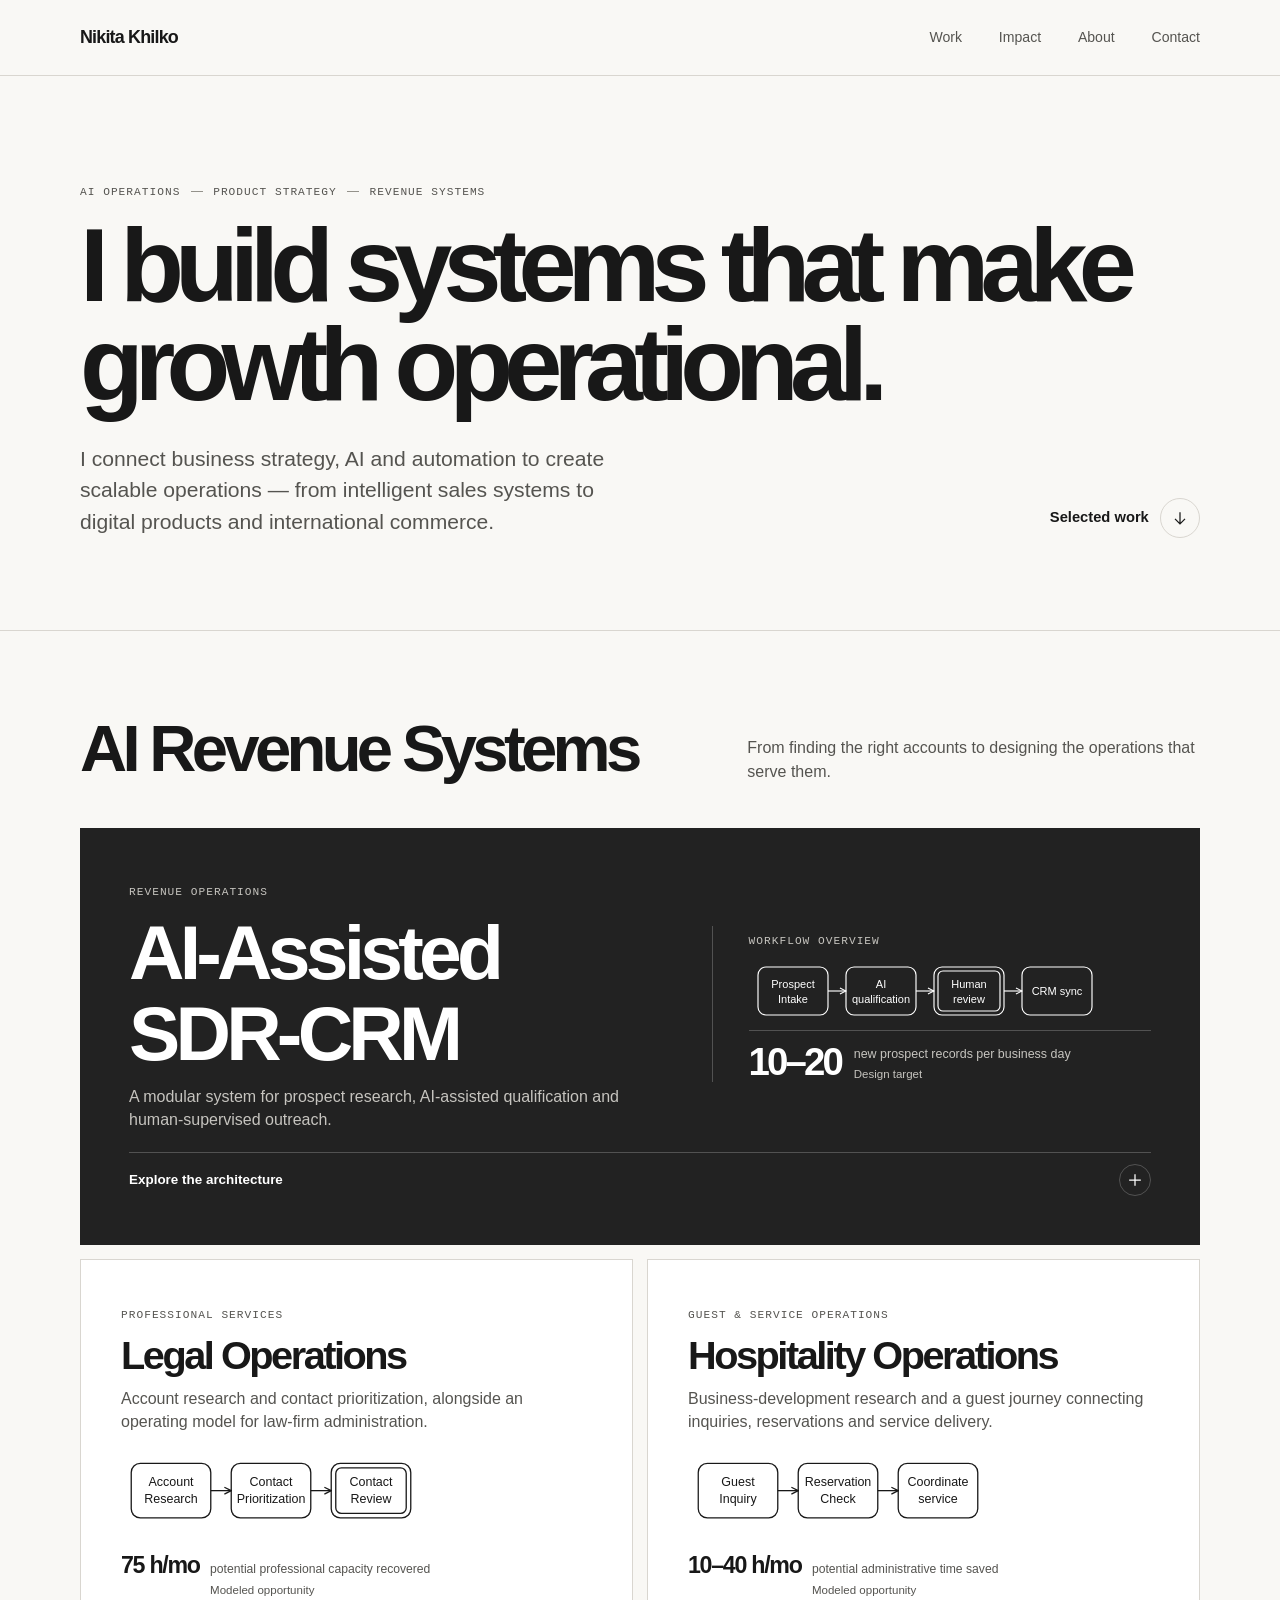
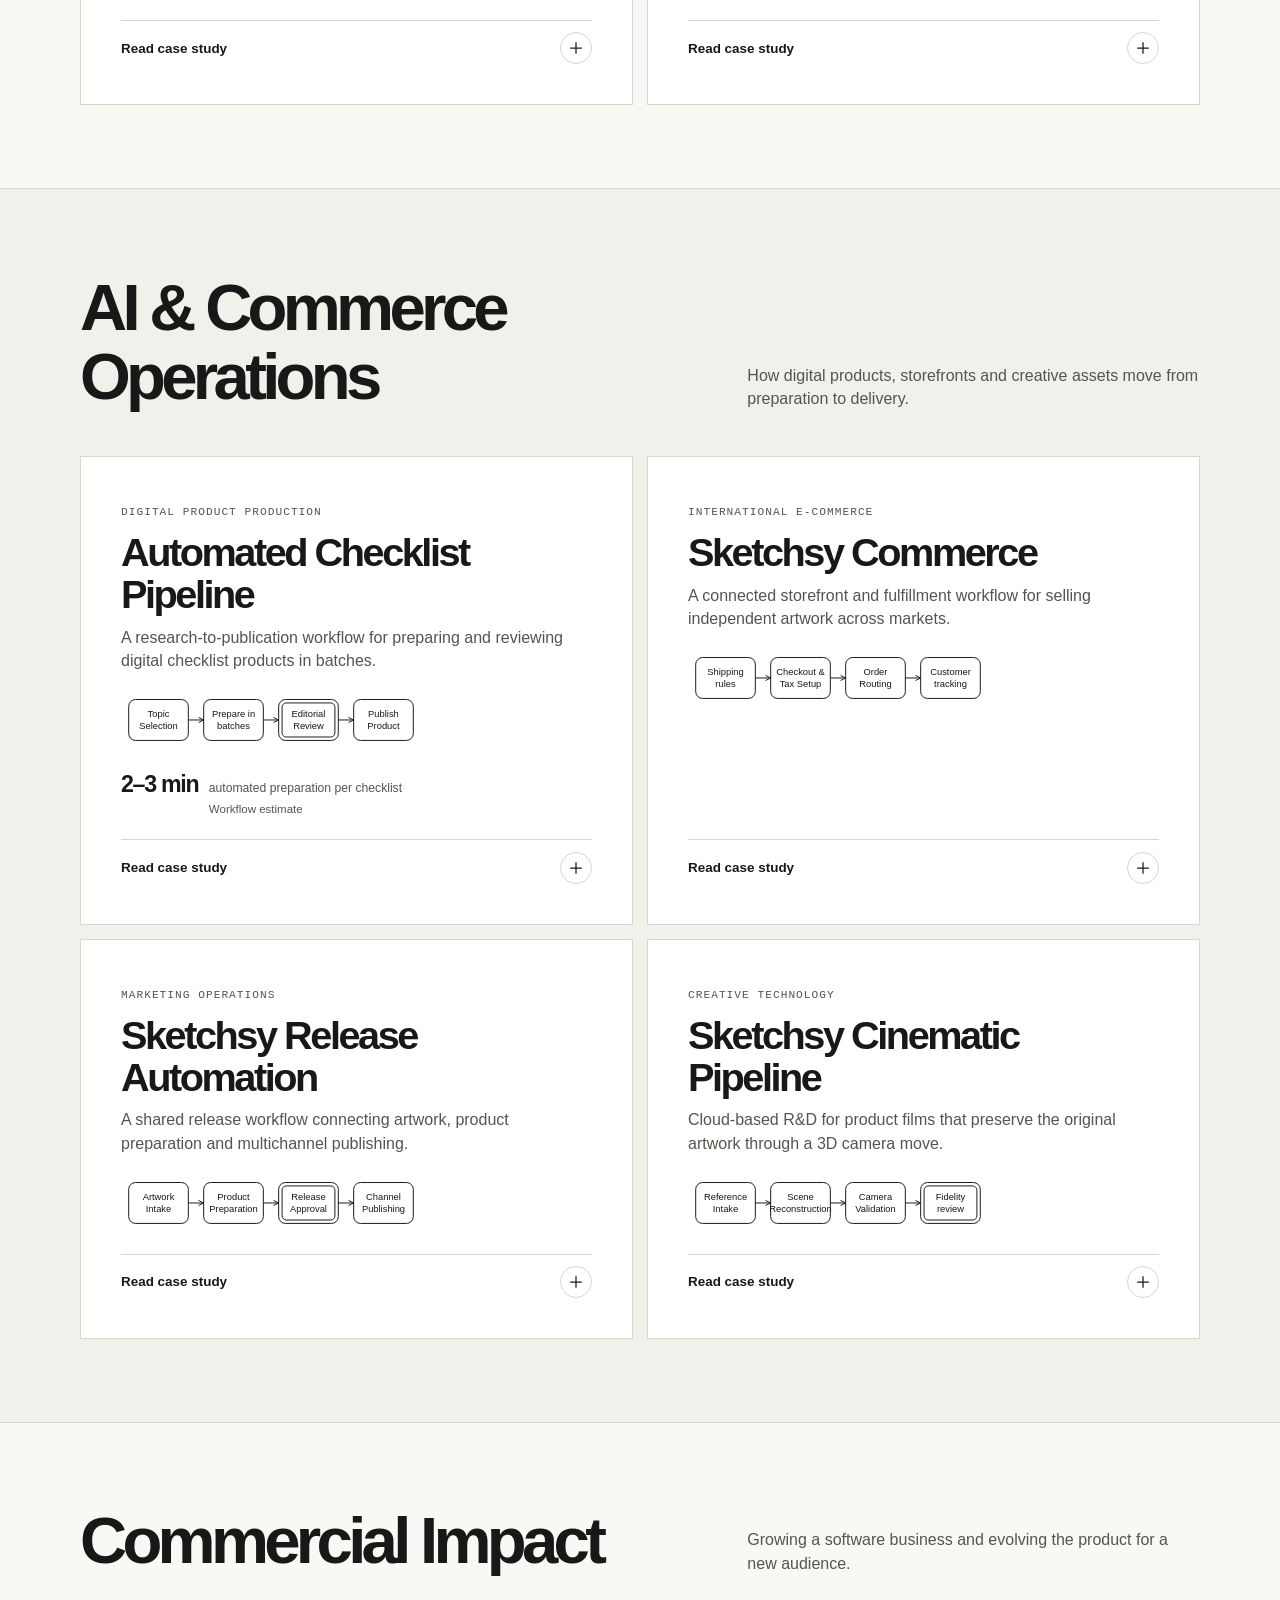
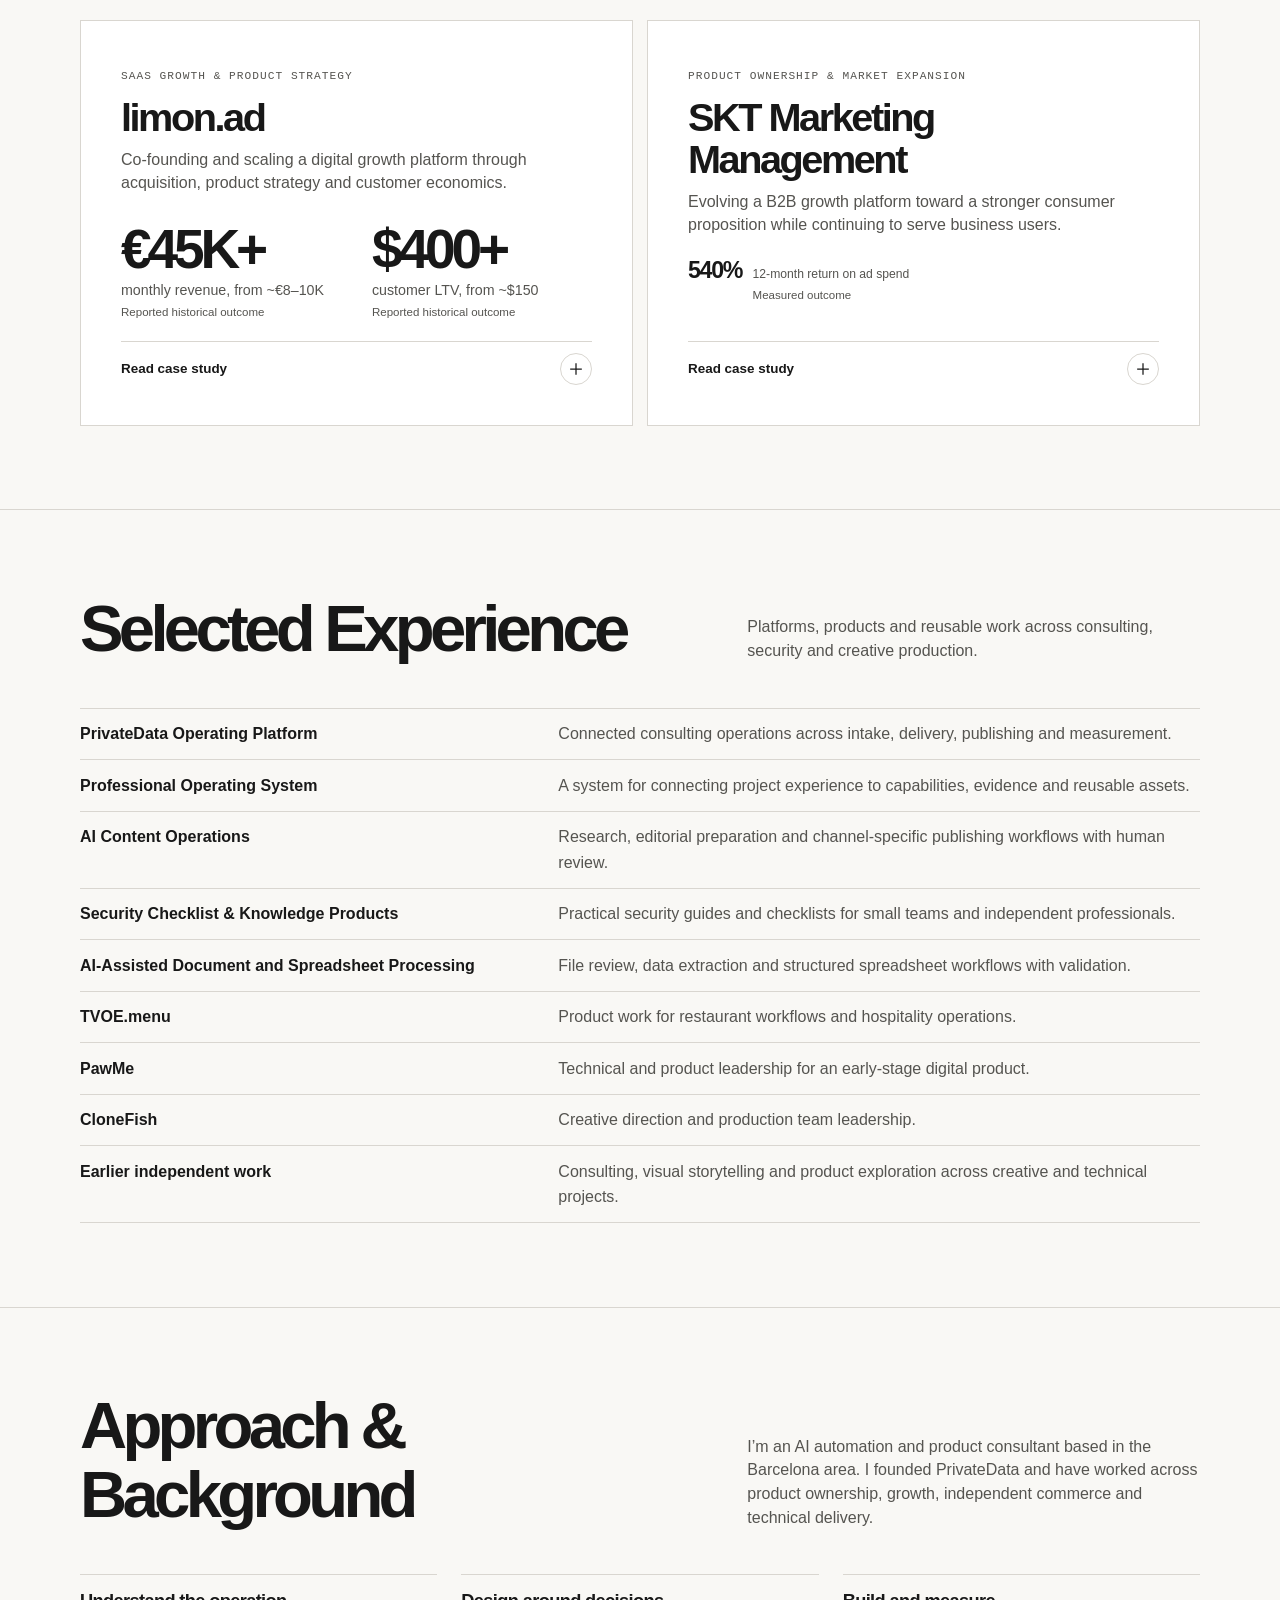
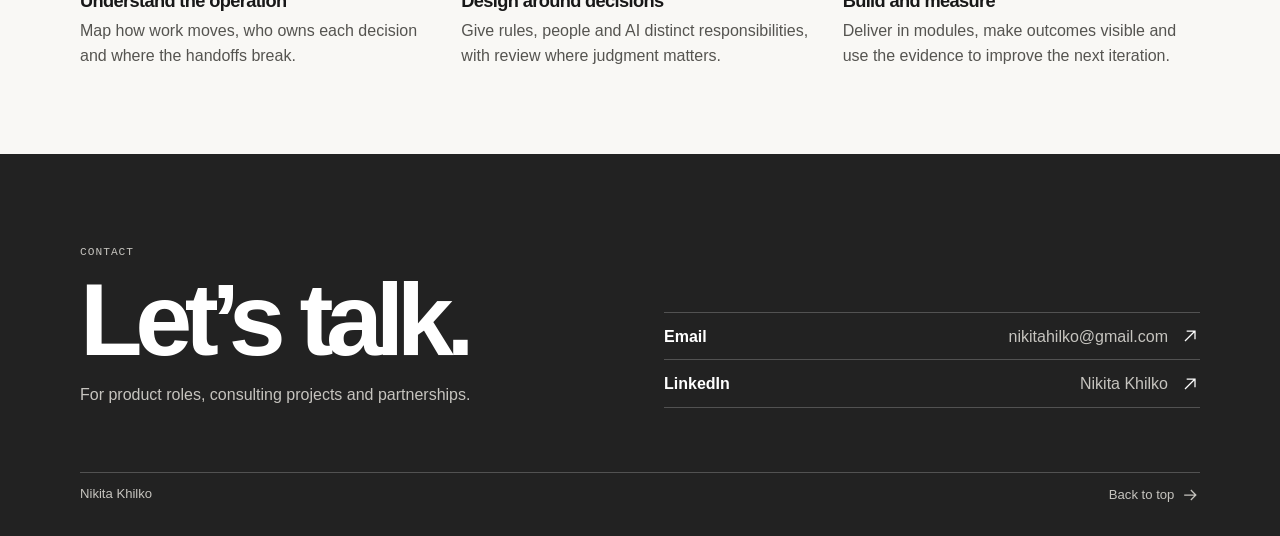
==== commit 0847a2f7: "Improve portfolio diagrams and version build source" ====
--- a/index.html
+++ b/index.html
@@ -7,6 +7,8 @@
   <meta name="description" content="Selected work by Nikita Khilko across AI operations, product strategy, automation and commercial growth.">
   <meta name="theme-color" content="#f9f8f5">
   <link rel="icon" href="data:image/svg+xml,%3Csvg xmlns=%22http://www.w3.org/2000/svg%22 viewBox=%220 0 32 32%22%3E%3Crect width=%2232%22 height=%2232%22 rx=%225%22 fill=%22%23222222%22/%3E%3Cpath d=%22M8 10h7v5H8zm9 8h7v5h-7zm-5-3v5.5h5%22 fill=%22none%22 stroke=%22white%22 stroke-width=%221.5%22/%3E%3C/svg%3E">
+  <link rel="canonical" href="https://nkhilko.github.io/">
+  <meta property="og:url" content="https://nkhilko.github.io/">
   <meta property="og:type" content="website">
   <meta property="og:title" content="Nikita Khilko · AI Operations &amp; Product Strategy">
   <meta property="og:description" content="Selected work by Nikita Khilko across AI operations, product strategy, automation and commercial growth.">
@@ -67,6 +69,10 @@
     <figcaption><span class="eyebrow">Implemented internal workflow</span><span class="diagram-title">Prospect research to follow-up</span></figcaption>
     <div class="diagram-art"><svg class="detail-svg wide" viewBox="0 0 720 761" aria-hidden="true"><defs><marker id="sdr-wide-arrow" viewBox="0 0 8 8" refX="7" refY="4" markerWidth="7" markerHeight="7" orient="auto"><path d="M1 1 7 4 1 7" fill="none" stroke="context-stroke" stroke-width="1.1"/></marker></defs><path class="boundary" d="M31 30 H477 Q485 30 485 38 V746 Q485 754 477 754 H31 Q23 754 23 746 V100 H197 V38 H23 V38 Q23 30 31 30 Z"/><text class="boundary-label" x="205" y="22">Implemented Operational System</text><path class="edge support" style="--edge-delay:0ms" d="M190 69 H257.5" marker-end="url(#sdr-wide-arrow)"/><path class="edge primary" style="--edge-delay:0ms" d="M360 93 V110" marker-end="url(#sdr-wide-arrow)"/><path class="edge primary" style="--edge-delay:32.5ms" d="M360 158 V175" marker-end="url(#sdr-wide-arrow)"/><path class="edge support" style="--edge-delay:65ms" d="M530 199 H462.5" marker-end="url(#sdr-wide-arrow)"/><path class="edge primary" style="--edge-delay:65ms" d="M360 223 V240" marker-end="url(#sdr-wide-arrow)"/><path class="edge primary" style="--edge-delay:97.5ms" d="M360 288 V302" marker-end="url(#sdr-wide-arrow)"/><path class="edge primary" style="--edge-delay:130ms" d="M257.5 329 H190" marker-end="url(#sdr-wide-arrow)"/><text class="edge-label" x="223.75" y="319" text-anchor="middle">Hold</text><path class="edge primary" style="--edge-delay:130ms" d="M360 356 V370" marker-end="url(#sdr-wide-arrow)"/><text class="edge-label" x="377" y="367" text-anchor="middle">Yes</text><path class="edge primary" style="--edge-delay:162.5ms" d="M360 418 V435" marker-end="url(#sdr-wide-arrow)"/><path class="edge primary" style="--edge-delay:195ms" d="M360 483 V500" marker-end="url(#sdr-wide-arrow)"/><path class="edge support" style="--edge-delay:227.5ms" d="M462.5 524 H530" marker-end="url(#sdr-wide-arrow)"/><path class="edge primary" style="--edge-delay:227.5ms" d="M360 548 V565" marker-end="url(#sdr-wide-arrow)"/><path class="edge support" style="--edge-delay:260ms" d="M462.5 589 H530" marker-end="url(#sdr-wide-arrow)"/><path class="edge primary" style="--edge-delay:260ms" d="M360 613 V630" marker-end="url(#sdr-wide-arrow)"/><path class="edge primary" style="--edge-delay:292.5ms" d="M360 678 V695" marker-end="url(#sdr-wide-arrow)"/><path class="edge primary" style="--edge-delay:292.5ms" d="M257.5 654 H190 V394 H257.5" marker-end="url(#sdr-wide-arrow)"/><text class="edge-label" x="197" y="524" text-anchor="middle">Due</text><g class="node external"><rect class="node-shape" x="30" y="45" width="160" height="48" rx="8"/><text dominant-baseline="central" text-anchor="middle"><tspan x="110" y="69">Prospect Sources</tspan></text></g><g class="node activity"><rect class="node-shape" x="257.5" y="45" width="205" height="48" rx="8"/><text dominant-baseline="central" text-anchor="middle"><tspan x="360" y="69">Prospect Intake</tspan></text></g><g class="node activity"><rect class="node-shape" x="257.5" y="110" width="205" height="48" rx="8"/><text dominant-baseline="central" text-anchor="middle"><tspan x="360" y="134">Research &amp; Enrichment</tspan></text></g><g class="node activity"><rect class="node-shape" x="257.5" y="175" width="205" height="48" rx="8"/><text dominant-baseline="central" text-anchor="middle"><tspan x="360" y="199">AI-Assisted Qualification</tspan></text></g><g class="node external"><rect class="node-shape" x="530" y="175" width="160" height="48" rx="8"/><text dominant-baseline="central" text-anchor="middle"><tspan x="610" y="199">AI Service</tspan></text></g><g class="node human"><rect class="node-shape" x="257.5" y="240" width="205" height="48" rx="8"/><rect class="node-shape" x="261.5" y="244" width="197" height="40" rx="5"/><text dominant-baseline="central" text-anchor="middle"><tspan x="360" y="264">Prospect Review</tspan></text></g><g class="node decision"><path class="node-shape" d="M360 302 L462.5 329 L360 356 L257.5 329 Z"/><text dominant-baseline="central" text-anchor="middle"><tspan x="360" y="329">Proceed?</tspan></text></g><g class="node activity"><rect class="node-shape" x="30" y="305" width="160" height="48" rx="8"/><text dominant-baseline="central" text-anchor="middle"><tspan x="110" y="329">Hold Record</tspan></text></g><g class="node activity"><rect class="node-shape" x="257.5" y="370" width="205" height="48" rx="8"/><text dominant-baseline="central" text-anchor="middle"><tspan x="360" y="394">Outreach Draft</tspan></text></g><g class="node human"><rect class="node-shape" x="257.5" y="435" width="205" height="48" rx="8"/><rect class="node-shape" x="261.5" y="439" width="197" height="40" rx="5"/><text dominant-baseline="central" text-anchor="middle"><tspan x="360" y="459">Send Review</tspan></text></g><g class="node activity"><rect class="node-shape" x="257.5" y="500" width="205" height="48" rx="8"/><text dominant-baseline="central" text-anchor="middle"><tspan x="360" y="524">Approved Outreach</tspan></text></g><g class="node external"><rect class="node-shape" x="530" y="500" width="160" height="48" rx="8"/><text dominant-baseline="central" text-anchor="middle"><tspan x="610" y="524">Email Platform</tspan></text></g><g class="node activity"><rect class="node-shape" x="257.5" y="565" width="205" height="48" rx="8"/><text dominant-baseline="central" text-anchor="middle"><tspan x="360" y="589">Sent Sync &amp; CRM State</tspan></text></g><g class="node external"><rect class="node-shape" x="530" y="565" width="160" height="48" rx="8"/><text dominant-baseline="central" text-anchor="middle"><tspan x="610" y="589">CRM Store</tspan></text></g><g class="node activity"><rect class="node-shape" x="257.5" y="630" width="205" height="48" rx="8"/><text dominant-baseline="central" text-anchor="middle"><tspan x="360" y="654">Follow-up Scheduling</tspan></text></g><g class="node activity"><rect class="node-shape" x="257.5" y="695" width="205" height="48" rx="8"/><text dominant-baseline="central" text-anchor="middle"><tspan x="360" y="719">Monitoring &amp; Daily Briefs</tspan></text></g></svg><svg class="detail-svg narrow" viewBox="0 0 320 871" aria-hidden="true"><defs><marker id="sdr-narrow-arrow" viewBox="0 0 8 8" refX="7" refY="4" markerWidth="7" markerHeight="7" orient="auto"><path d="M1 1 7 4 1 7" fill="none" stroke="context-stroke" stroke-width="1.1"/></marker></defs><path class="boundary" d="M13 30 H217 Q225 30 225 38 V856 Q225 864 217 864 H13 Q5 864 5 856 V100 H84 V38 H5 V38 Q5 30 13 30 Z"/><text class="boundary-label" x="89" y="22">Implemented Operational System</text><path class="edge support" style="--edge-delay:0ms" d="M82 69 H99" marker-end="url(#sdr-narrow-arrow)"/><path class="edge primary" style="--edge-delay:0ms" d="M160 93 V121" marker-end="url(#sdr-narrow-arrow)"/><path class="edge primary" style="--edge-delay:38ms" d="M160 169 V197" marker-end="url(#sdr-narrow-arrow)"/><path class="edge support" style="--edge-delay:76ms" d="M238 221 H221" marker-end="url(#sdr-narrow-arrow)"/><path class="edge primary" style="--edge-delay:76ms" d="M160 245 V273" marker-end="url(#sdr-narrow-arrow)"/><path class="edge primary" style="--edge-delay:114ms" d="M160 321 V346" marker-end="url(#sdr-narrow-arrow)"/><path class="edge primary" style="--edge-delay:152ms" d="M99 373 H82" marker-end="url(#sdr-narrow-arrow)"/><text class="edge-label" x="90.5" y="364" text-anchor="middle">Hold</text><path class="edge primary" style="--edge-delay:152ms" d="M160 400 V425" marker-end="url(#sdr-narrow-arrow)"/><text class="edge-label" x="177" y="416.5" text-anchor="middle">Yes</text><path class="edge primary" style="--edge-delay:190ms" d="M160 473 V501" marker-end="url(#sdr-narrow-arrow)"/><path class="edge primary" style="--edge-delay:228ms" d="M160 549 V577" marker-end="url(#sdr-narrow-arrow)"/><path class="edge support" style="--edge-delay:266ms" d="M221 601 H238" marker-end="url(#sdr-narrow-arrow)"/><path class="edge primary" style="--edge-delay:266ms" d="M160 625 V653" marker-end="url(#sdr-narrow-arrow)"/><path class="edge support" style="--edge-delay:304ms" d="M221 677 H238" marker-end="url(#sdr-narrow-arrow)"/><path class="edge primary" style="--edge-delay:304ms" d="M160 701 V729" marker-end="url(#sdr-narrow-arrow)"/><path class="edge primary" style="--edge-delay:320ms" d="M160 777 V805" marker-end="url(#sdr-narrow-arrow)"/><path class="edge primary" style="--edge-delay:320ms" d="M99 753 H20 V449 H99" marker-end="url(#sdr-narrow-arrow)"/><text class="edge-label" x="27" y="601" text-anchor="middle">Due</text><g class="node external small"><rect class="node-shape" x="4" y="45" width="78" height="48" rx="8"/><text dominant-baseline="central" text-anchor="middle"><tspan x="43" y="61.5">Prospect</tspan><tspan x="43" y="76.5">Sources</tspan></text></g><g class="node activity"><rect class="node-shape" x="99" y="45" width="122" height="48" rx="8"/><text dominant-baseline="central" text-anchor="middle"><tspan x="160" y="69">Prospect Intake</tspan></text></g><g class="node activity"><rect class="node-shape" x="99" y="121" width="122" height="48" rx="8"/><text dominant-baseline="central" text-anchor="middle"><tspan x="160" y="137.5">Research &amp;</tspan><tspan x="160" y="152.5">Enrichment</tspan></text></g><g class="node activity"><rect class="node-shape" x="99" y="197" width="122" height="48" rx="8"/><text dominant-baseline="central" text-anchor="middle"><tspan x="160" y="213.5">AI-Assisted</tspan><tspan x="160" y="228.5">Qualification</tspan></text></g><g class="node external small"><rect class="node-shape" x="238" y="197" width="78" height="48" rx="8"/><text dominant-baseline="central" text-anchor="middle"><tspan x="277" y="221">AI Service</tspan></text></g><g class="node human"><rect class="node-shape" x="99" y="273" width="122" height="48" rx="8"/><rect class="node-shape" x="103" y="277" width="114" height="40" rx="5"/><text dominant-baseline="central" text-anchor="middle"><tspan x="160" y="297">Prospect Review</tspan></text></g><g class="node decision"><path class="node-shape" d="M160 346 L221 373 L160 400 L99 373 Z"/><text dominant-baseline="central" text-anchor="middle"><tspan x="160" y="373">Proceed?</tspan></text></g><g class="node activity small"><rect class="node-shape" x="4" y="349" width="78" height="48" rx="8"/><text dominant-baseline="central" text-anchor="middle"><tspan x="43" y="373">Hold Record</tspan></text></g><g class="node activity"><rect class="node-shape" x="99" y="425" width="122" height="48" rx="8"/><text dominant-baseline="central" text-anchor="middle"><tspan x="160" y="449">Outreach Draft</tspan></text></g><g class="node human"><rect class="node-shape" x="99" y="501" width="122" height="48" rx="8"/><rect class="node-shape" x="103" y="505" width="114" height="40" rx="5"/><text dominant-baseline="central" text-anchor="middle"><tspan x="160" y="525">Send Review</tspan></text></g><g class="node activity"><rect class="node-shape" x="99" y="577" width="122" height="48" rx="8"/><text dominant-baseline="central" text-anchor="middle"><tspan x="160" y="601">Approved Outreach</tspan></text></g><g class="node external small"><rect class="node-shape" x="238" y="577" width="78" height="48" rx="8"/><text dominant-baseline="central" text-anchor="middle"><tspan x="277" y="593.5">Email</tspan><tspan x="277" y="608.5">Platform</tspan></text></g><g class="node activity"><rect class="node-shape" x="99" y="653" width="122" height="48" rx="8"/><text dominant-baseline="central" text-anchor="middle"><tspan x="160" y="669.5">Sent Sync &amp; CRM</tspan><tspan x="160" y="684.5">State</tspan></text></g><g class="node external small"><rect class="node-shape" x="238" y="653" width="78" height="48" rx="8"/><text dominant-baseline="central" text-anchor="middle"><tspan x="277" y="677">CRM Store</tspan></text></g><g class="node activity"><rect class="node-shape" x="99" y="729" width="122" height="48" rx="8"/><text dominant-baseline="central" text-anchor="middle"><tspan x="160" y="745.5">Follow-up</tspan><tspan x="160" y="760.5">Scheduling</tspan></text></g><g class="node activity"><rect class="node-shape" x="99" y="805" width="122" height="48" rx="8"/><text dominant-baseline="central" text-anchor="middle"><tspan x="160" y="821.5">Monitoring &amp;</tspan><tspan x="160" y="836.5">Daily Briefs</tspan></text></g></svg></div>
     <p class="diagram-description">Intake, enrichment and qualification lead to human review. Records can be held or advanced to an outreach draft and send review. Sent activity is reconciled against CRM state, with daily monitoring and follow-up returning to draft preparation. Prospect sources, AI, email and the CRM store support the workflow.</p>
+    <details class="diagram-text">
+      <summary>Read the workflow as text</summary>
+      <ol><li>Prospect sources feed intake. Research and enrichment precede qualification, which an AI service supports.</li><li>Prospect review is mandatory. Hold records that should pause. If the prospect can proceed, prepare an outreach draft and require send review before approved outreach through the email platform.</li><li>Reconcile sent activity with the CRM store, then schedule follow-up and generate daily monitoring briefs. When follow-up is due, return to draft preparation.</li></ol>
+    </details>
   </figure></div>
         <details class="legend"><summary>Diagram notation</summary>
           <ul>
@@ -119,10 +125,18 @@
     <figcaption><span class="eyebrow">Sales intelligence workflow design</span><span class="diagram-title">Law-firm research &amp; contact selection</span></figcaption>
     <div class="diagram-art"><svg class="detail-svg wide" viewBox="0 0 720 406" aria-hidden="true"><defs><marker id="legal-sales-wide-arrow" viewBox="0 0 8 8" refX="7" refY="4" markerWidth="7" markerHeight="7" orient="auto"><path d="M1 1 7 4 1 7" fill="none" stroke="context-stroke" stroke-width="1.1"/></marker></defs><path class="edge support" style="--edge-delay:0ms" d="M190 39 H257.5" marker-end="url(#legal-sales-wide-arrow)"/><path class="edge primary" style="--edge-delay:0ms" d="M360 63 V80" marker-end="url(#legal-sales-wide-arrow)"/><path class="edge primary" style="--edge-delay:32.5ms" d="M360 128 V145" marker-end="url(#legal-sales-wide-arrow)"/><path class="edge primary" style="--edge-delay:65ms" d="M360 193 V210" marker-end="url(#legal-sales-wide-arrow)"/><path class="edge primary" style="--edge-delay:97.5ms" d="M360 258 V275" marker-end="url(#legal-sales-wide-arrow)"/><path class="edge primary" style="--edge-delay:130ms" d="M360 323 V340" marker-end="url(#legal-sales-wide-arrow)"/><path class="edge support" style="--edge-delay:162.5ms" d="M462.5 364 H530" marker-end="url(#legal-sales-wide-arrow)"/><g class="node external"><rect class="node-shape" x="30" y="15" width="160" height="48" rx="8"/><text dominant-baseline="central" text-anchor="middle"><tspan x="110" y="39">Public Firm Sources</tspan></text></g><g class="node activity"><rect class="node-shape" x="257.5" y="15" width="205" height="48" rx="8"/><text dominant-baseline="central" text-anchor="middle"><tspan x="360" y="39">Account Research</tspan></text></g><g class="node activity"><rect class="node-shape" x="257.5" y="80" width="205" height="48" rx="8"/><text dominant-baseline="central" text-anchor="middle"><tspan x="360" y="104">Firm Qualification</tspan></text></g><g class="node activity"><rect class="node-shape" x="257.5" y="145" width="205" height="48" rx="8"/><text dominant-baseline="central" text-anchor="middle"><tspan x="360" y="169">Contact Prioritization</tspan></text></g><g class="node human"><rect class="node-shape" x="257.5" y="210" width="205" height="48" rx="8"/><rect class="node-shape" x="261.5" y="214" width="197" height="40" rx="5"/><text dominant-baseline="central" text-anchor="middle"><tspan x="360" y="234">Contact Review</tspan></text></g><g class="node activity"><rect class="node-shape" x="257.5" y="275" width="205" height="48" rx="8"/><text dominant-baseline="central" text-anchor="middle"><tspan x="360" y="299">Outreach Preparation</tspan></text></g><g class="node activity"><rect class="node-shape" x="257.5" y="340" width="205" height="48" rx="8"/><text dominant-baseline="central" text-anchor="middle"><tspan x="360" y="364">Activity Tracking</tspan></text></g><g class="node external"><rect class="node-shape" x="530" y="340" width="160" height="48" rx="8"/><text dominant-baseline="central" text-anchor="middle"><tspan x="610" y="364">CRM Store</tspan></text></g></svg><svg class="detail-svg narrow" viewBox="0 0 320 461" aria-hidden="true"><defs><marker id="legal-sales-narrow-arrow" viewBox="0 0 8 8" refX="7" refY="4" markerWidth="7" markerHeight="7" orient="auto"><path d="M1 1 7 4 1 7" fill="none" stroke="context-stroke" stroke-width="1.1"/></marker></defs><path class="edge support" style="--edge-delay:0ms" d="M82 39 H99" marker-end="url(#legal-sales-narrow-arrow)"/><path class="edge primary" style="--edge-delay:0ms" d="M160 63 V91" marker-end="url(#legal-sales-narrow-arrow)"/><path class="edge primary" style="--edge-delay:38ms" d="M160 139 V167" marker-end="url(#legal-sales-narrow-arrow)"/><path class="edge primary" style="--edge-delay:76ms" d="M160 215 V243" marker-end="url(#legal-sales-narrow-arrow)"/><path class="edge primary" style="--edge-delay:114ms" d="M160 291 V319" marker-end="url(#legal-sales-narrow-arrow)"/><path class="edge primary" style="--edge-delay:152ms" d="M160 367 V395" marker-end="url(#legal-sales-narrow-arrow)"/><path class="edge support" style="--edge-delay:190ms" d="M221 419 H238" marker-end="url(#legal-sales-narrow-arrow)"/><g class="node external small"><rect class="node-shape" x="4" y="15" width="78" height="48" rx="8"/><text dominant-baseline="central" text-anchor="middle"><tspan x="43" y="31.5">Public Firm</tspan><tspan x="43" y="46.5">Sources</tspan></text></g><g class="node activity"><rect class="node-shape" x="99" y="15" width="122" height="48" rx="8"/><text dominant-baseline="central" text-anchor="middle"><tspan x="160" y="39">Account Research</tspan></text></g><g class="node activity"><rect class="node-shape" x="99" y="91" width="122" height="48" rx="8"/><text dominant-baseline="central" text-anchor="middle"><tspan x="160" y="107.5">Firm</tspan><tspan x="160" y="122.5">Qualification</tspan></text></g><g class="node activity"><rect class="node-shape" x="99" y="167" width="122" height="48" rx="8"/><text dominant-baseline="central" text-anchor="middle"><tspan x="160" y="183.5">Contact</tspan><tspan x="160" y="198.5">Prioritization</tspan></text></g><g class="node human"><rect class="node-shape" x="99" y="243" width="122" height="48" rx="8"/><rect class="node-shape" x="103" y="247" width="114" height="40" rx="5"/><text dominant-baseline="central" text-anchor="middle"><tspan x="160" y="267">Contact Review</tspan></text></g><g class="node activity"><rect class="node-shape" x="99" y="319" width="122" height="48" rx="8"/><text dominant-baseline="central" text-anchor="middle"><tspan x="160" y="335.5">Outreach</tspan><tspan x="160" y="350.5">Preparation</tspan></text></g><g class="node activity"><rect class="node-shape" x="99" y="395" width="122" height="48" rx="8"/><text dominant-baseline="central" text-anchor="middle"><tspan x="160" y="419">Activity Tracking</tspan></text></g><g class="node external small"><rect class="node-shape" x="238" y="395" width="78" height="48" rx="8"/><text dominant-baseline="central" text-anchor="middle"><tspan x="277" y="419">CRM Store</tspan></text></g></svg></div>
     <p class="diagram-description">Research qualifies a firm, ranks contacts and routes the proposed primary contact through review before preparing outreach and recording the action.</p>
+    <details class="diagram-text">
+      <summary>Read the workflow as text</summary>
+      <ol><li>Research accounts using public firm sources, qualify firms and prioritize contacts.</li><li>Require contact review before preparing outreach. Track the activity with support from the CRM store.</li></ol>
+    </details>
   </figure><figure class="diagram" data-diagram>
     <figcaption><span class="eyebrow">Illustrative client operating model</span><span class="diagram-title">Client intake &amp; matter administration</span></figcaption>
     <div class="diagram-art"><svg class="detail-svg wide" viewBox="0 0 720 406" aria-hidden="true"><defs><marker id="legal-client-wide-arrow" viewBox="0 0 8 8" refX="7" refY="4" markerWidth="7" markerHeight="7" orient="auto"><path d="M1 1 7 4 1 7" fill="none" stroke="context-stroke" stroke-width="1.1"/></marker></defs><path class="edge primary" style="--edge-delay:0ms" d="M360 63 V80" marker-end="url(#legal-client-wide-arrow)"/><path class="edge support" style="--edge-delay:32.5ms" d="M190 104 H257.5" marker-end="url(#legal-client-wide-arrow)"/><path class="edge primary" style="--edge-delay:32.5ms" d="M360 128 V145" marker-end="url(#legal-client-wide-arrow)"/><path class="edge primary" style="--edge-delay:65ms" d="M360 193 V207" marker-end="url(#legal-client-wide-arrow)"/><path class="edge primary" style="--edge-delay:97.5ms" d="M257.5 234 H190" marker-end="url(#legal-client-wide-arrow)"/><text class="edge-label" x="223.75" y="224" text-anchor="middle">Hold</text><path class="edge primary" style="--edge-delay:97.5ms" d="M360 261 V275" marker-end="url(#legal-client-wide-arrow)"/><text class="edge-label" x="377" y="272" text-anchor="middle">Yes</text><path class="edge support" style="--edge-delay:130ms" d="M462.5 299 H530" marker-end="url(#legal-client-wide-arrow)"/><path class="edge primary" style="--edge-delay:130ms" d="M360 323 V340" marker-end="url(#legal-client-wide-arrow)"/><g class="node activity"><rect class="node-shape" x="257.5" y="15" width="205" height="48" rx="8"/><text dominant-baseline="central" text-anchor="middle"><tspan x="360" y="39">Client Intake</tspan></text></g><g class="node activity"><rect class="node-shape" x="257.5" y="80" width="205" height="48" rx="8"/><text dominant-baseline="central" text-anchor="middle"><tspan x="360" y="104">Document Checks</tspan></text></g><g class="node external"><rect class="node-shape" x="30" y="80" width="160" height="48" rx="8"/><text dominant-baseline="central" text-anchor="middle"><tspan x="110" y="104">Document System</tspan></text></g><g class="node human"><rect class="node-shape" x="257.5" y="145" width="205" height="48" rx="8"/><rect class="node-shape" x="261.5" y="149" width="197" height="40" rx="5"/><text dominant-baseline="central" text-anchor="middle"><tspan x="360" y="169">Professional Review</tspan></text></g><g class="node decision"><path class="node-shape" d="M360 207 L462.5 234 L360 261 L257.5 234 Z"/><text dominant-baseline="central" text-anchor="middle"><tspan x="360" y="234">Proceed?</tspan></text></g><g class="node activity"><rect class="node-shape" x="30" y="210" width="160" height="48" rx="8"/><text dominant-baseline="central" text-anchor="middle"><tspan x="110" y="234">Clarify Request</tspan></text></g><g class="node activity"><rect class="node-shape" x="257.5" y="275" width="205" height="48" rx="8"/><text dominant-baseline="central" text-anchor="middle"><tspan x="360" y="299">Matter Administration</tspan></text></g><g class="node external"><rect class="node-shape" x="530" y="275" width="160" height="48" rx="8"/><text dominant-baseline="central" text-anchor="middle"><tspan x="610" y="299">Case System</tspan></text></g><g class="node activity"><rect class="node-shape" x="257.5" y="340" width="205" height="48" rx="8"/><text dominant-baseline="central" text-anchor="middle"><tspan x="360" y="356">Client Updates &amp;</tspan><tspan x="360" y="372">Reporting</tspan></text></g></svg><svg class="detail-svg narrow" viewBox="0 0 320 461" aria-hidden="true"><defs><marker id="legal-client-narrow-arrow" viewBox="0 0 8 8" refX="7" refY="4" markerWidth="7" markerHeight="7" orient="auto"><path d="M1 1 7 4 1 7" fill="none" stroke="context-stroke" stroke-width="1.1"/></marker></defs><path class="edge primary" style="--edge-delay:0ms" d="M160 63 V91" marker-end="url(#legal-client-narrow-arrow)"/><path class="edge support" style="--edge-delay:38ms" d="M82 115 H99" marker-end="url(#legal-client-narrow-arrow)"/><path class="edge primary" style="--edge-delay:38ms" d="M160 139 V167" marker-end="url(#legal-client-narrow-arrow)"/><path class="edge primary" style="--edge-delay:76ms" d="M160 215 V240" marker-end="url(#legal-client-narrow-arrow)"/><path class="edge primary" style="--edge-delay:114ms" d="M99 267 H82" marker-end="url(#legal-client-narrow-arrow)"/><text class="edge-label" x="90.5" y="258" text-anchor="middle">Hold</text><path class="edge primary" style="--edge-delay:114ms" d="M160 294 V319" marker-end="url(#legal-client-narrow-arrow)"/><text class="edge-label" x="177" y="310.5" text-anchor="middle">Yes</text><path class="edge support" style="--edge-delay:152ms" d="M221 343 H238" marker-end="url(#legal-client-narrow-arrow)"/><path class="edge primary" style="--edge-delay:152ms" d="M160 367 V395" marker-end="url(#legal-client-narrow-arrow)"/><g class="node activity"><rect class="node-shape" x="99" y="15" width="122" height="48" rx="8"/><text dominant-baseline="central" text-anchor="middle"><tspan x="160" y="39">Client Intake</tspan></text></g><g class="node activity"><rect class="node-shape" x="99" y="91" width="122" height="48" rx="8"/><text dominant-baseline="central" text-anchor="middle"><tspan x="160" y="115">Document Checks</tspan></text></g><g class="node external small"><rect class="node-shape" x="4" y="91" width="78" height="48" rx="8"/><text dominant-baseline="central" text-anchor="middle"><tspan x="43" y="107.5">Document</tspan><tspan x="43" y="122.5">System</tspan></text></g><g class="node human"><rect class="node-shape" x="99" y="167" width="122" height="48" rx="8"/><rect class="node-shape" x="103" y="171" width="114" height="40" rx="5"/><text dominant-baseline="central" text-anchor="middle"><tspan x="160" y="183.5">Professional</tspan><tspan x="160" y="198.5">Review</tspan></text></g><g class="node decision"><path class="node-shape" d="M160 240 L221 267 L160 294 L99 267 Z"/><text dominant-baseline="central" text-anchor="middle"><tspan x="160" y="267">Proceed?</tspan></text></g><g class="node activity small"><rect class="node-shape" x="4" y="243" width="78" height="48" rx="8"/><text dominant-baseline="central" text-anchor="middle"><tspan x="43" y="259.5">Clarify</tspan><tspan x="43" y="274.5">Request</tspan></text></g><g class="node activity"><rect class="node-shape" x="99" y="319" width="122" height="48" rx="8"/><text dominant-baseline="central" text-anchor="middle"><tspan x="160" y="335.5">Matter</tspan><tspan x="160" y="350.5">Administration</tspan></text></g><g class="node external small"><rect class="node-shape" x="238" y="319" width="78" height="48" rx="8"/><text dominant-baseline="central" text-anchor="middle"><tspan x="277" y="343">Case System</tspan></text></g><g class="node activity"><rect class="node-shape" x="99" y="395" width="122" height="48" rx="8"/><text dominant-baseline="central" text-anchor="middle"><tspan x="160" y="411.5">Client Updates &amp;</tspan><tspan x="160" y="426.5">Reporting</tspan></text></g></svg></div>
     <p class="diagram-description">Intake and document checks lead to a professional review. Approved matters move to matter administration and client updates. Other requests are clarified.</p>
+    <details class="diagram-text">
+      <summary>Read the workflow as text</summary>
+      <ol><li>Receive the client request and check documents using the document system.</li><li>Require professional review. If the request is on hold, clarify it. If it can proceed, administer the matter with support from the case system.</li><li>Provide client updates and reporting from matter administration.</li></ol>
+    </details>
   </figure></div>
         <details class="legend"><summary>Diagram notation</summary>
           <ul>
@@ -175,6 +189,10 @@
     <figcaption><span class="eyebrow">Reference architecture · guest journey</span><span class="diagram-title">Inquiry to guest follow-up</span></figcaption>
     <div class="diagram-art"><svg class="detail-svg wide" viewBox="0 0 720 406" aria-hidden="true"><defs><marker id="hospitality-wide-arrow" viewBox="0 0 8 8" refX="7" refY="4" markerWidth="7" markerHeight="7" orient="auto"><path d="M1 1 7 4 1 7" fill="none" stroke="context-stroke" stroke-width="1.1"/></marker></defs><path class="edge support" style="--edge-delay:0ms" d="M190 39 H257.5" marker-end="url(#hospitality-wide-arrow)"/><path class="edge primary" style="--edge-delay:0ms" d="M360 63 V80" marker-end="url(#hospitality-wide-arrow)"/><path class="edge support" style="--edge-delay:32.5ms" d="M530 104 H462.5" marker-end="url(#hospitality-wide-arrow)"/><path class="edge primary" style="--edge-delay:32.5ms" d="M360 128 V142" marker-end="url(#hospitality-wide-arrow)"/><path class="edge primary" style="--edge-delay:65ms" d="M257.5 169 H190" marker-end="url(#hospitality-wide-arrow)"/><text class="edge-label" x="223.75" y="159" text-anchor="middle">Yes</text><path class="edge primary" style="--edge-delay:65ms" d="M360 196 V210" marker-end="url(#hospitality-wide-arrow)"/><text class="edge-label" x="377" y="207" text-anchor="middle">No</text><path class="edge primary" style="--edge-delay:65ms" d="M110 193 V201.5 H360 V210" marker-end="url(#hospitality-wide-arrow)"/><path class="edge primary" style="--edge-delay:97.5ms" d="M360 258 V275" marker-end="url(#hospitality-wide-arrow)"/><path class="edge primary" style="--edge-delay:130ms" d="M360 323 V340" marker-end="url(#hospitality-wide-arrow)"/><g class="node activity"><rect class="node-shape" x="257.5" y="15" width="205" height="48" rx="8"/><text dominant-baseline="central" text-anchor="middle"><tspan x="360" y="39">Guest Inquiry</tspan></text></g><g class="node external"><rect class="node-shape" x="30" y="15" width="160" height="48" rx="8"/><text dominant-baseline="central" text-anchor="middle"><tspan x="110" y="39">Guest Channels</tspan></text></g><g class="node activity"><rect class="node-shape" x="257.5" y="80" width="205" height="48" rx="8"/><text dominant-baseline="central" text-anchor="middle"><tspan x="360" y="104">Reservation Check</tspan></text></g><g class="node external"><rect class="node-shape" x="530" y="80" width="160" height="48" rx="8"/><text dominant-baseline="central" text-anchor="middle"><tspan x="610" y="104">Booking Platform</tspan></text></g><g class="node decision"><path class="node-shape" d="M360 142 L462.5 169 L360 196 L257.5 169 Z"/><text dominant-baseline="central" text-anchor="middle"><tspan x="360" y="169">Exception?</tspan></text></g><g class="node human"><rect class="node-shape" x="30" y="145" width="160" height="48" rx="8"/><rect class="node-shape" x="34" y="149" width="152" height="40" rx="5"/><text dominant-baseline="central" text-anchor="middle"><tspan x="110" y="169">Staff Review</tspan></text></g><g class="node activity"><rect class="node-shape" x="257.5" y="210" width="205" height="48" rx="8"/><text dominant-baseline="central" text-anchor="middle"><tspan x="360" y="234">Confirm &amp; Coordinate</tspan></text></g><g class="node activity"><rect class="node-shape" x="257.5" y="275" width="205" height="48" rx="8"/><text dominant-baseline="central" text-anchor="middle"><tspan x="360" y="299">Service Delivery</tspan></text></g><g class="node activity"><rect class="node-shape" x="257.5" y="340" width="205" height="48" rx="8"/><text dominant-baseline="central" text-anchor="middle"><tspan x="360" y="356">Guest Follow-up &amp;</tspan><tspan x="360" y="372">Reporting</tspan></text></g></svg><svg class="detail-svg narrow" viewBox="0 0 320 461" aria-hidden="true"><defs><marker id="hospitality-narrow-arrow" viewBox="0 0 8 8" refX="7" refY="4" markerWidth="7" markerHeight="7" orient="auto"><path d="M1 1 7 4 1 7" fill="none" stroke="context-stroke" stroke-width="1.1"/></marker></defs><path class="edge support" style="--edge-delay:0ms" d="M82 39 H99" marker-end="url(#hospitality-narrow-arrow)"/><path class="edge primary" style="--edge-delay:0ms" d="M160 63 V91" marker-end="url(#hospitality-narrow-arrow)"/><path class="edge support" style="--edge-delay:38ms" d="M238 115 H221" marker-end="url(#hospitality-narrow-arrow)"/><path class="edge primary" style="--edge-delay:38ms" d="M160 139 V164" marker-end="url(#hospitality-narrow-arrow)"/><path class="edge primary" style="--edge-delay:76ms" d="M99 191 H82" marker-end="url(#hospitality-narrow-arrow)"/><text class="edge-label" x="90.5" y="182" text-anchor="middle">Yes</text><path class="edge primary" style="--edge-delay:76ms" d="M160 218 V243" marker-end="url(#hospitality-narrow-arrow)"/><text class="edge-label" x="177" y="234.5" text-anchor="middle">No</text><path class="edge primary" style="--edge-delay:76ms" d="M43 215 V229 H160 V243" marker-end="url(#hospitality-narrow-arrow)"/><path class="edge primary" style="--edge-delay:114ms" d="M160 291 V319" marker-end="url(#hospitality-narrow-arrow)"/><path class="edge primary" style="--edge-delay:152ms" d="M160 367 V395" marker-end="url(#hospitality-narrow-arrow)"/><g class="node activity"><rect class="node-shape" x="99" y="15" width="122" height="48" rx="8"/><text dominant-baseline="central" text-anchor="middle"><tspan x="160" y="39">Guest Inquiry</tspan></text></g><g class="node external small"><rect class="node-shape" x="4" y="15" width="78" height="48" rx="8"/><text dominant-baseline="central" text-anchor="middle"><tspan x="43" y="31.5">Guest</tspan><tspan x="43" y="46.5">Channels</tspan></text></g><g class="node activity"><rect class="node-shape" x="99" y="91" width="122" height="48" rx="8"/><text dominant-baseline="central" text-anchor="middle"><tspan x="160" y="115">Reservation Check</tspan></text></g><g class="node external small"><rect class="node-shape" x="238" y="91" width="78" height="48" rx="8"/><text dominant-baseline="central" text-anchor="middle"><tspan x="277" y="107.5">Booking</tspan><tspan x="277" y="122.5">Platform</tspan></text></g><g class="node decision"><path class="node-shape" d="M160 164 L221 191 L160 218 L99 191 Z"/><text dominant-baseline="central" text-anchor="middle"><tspan x="160" y="191">Exception?</tspan></text></g><g class="node human small"><rect class="node-shape" x="4" y="167" width="78" height="48" rx="8"/><rect class="node-shape" x="8" y="171" width="70" height="40" rx="5"/><text dominant-baseline="central" text-anchor="middle"><tspan x="43" y="183.5">Staff</tspan><tspan x="43" y="198.5">Review</tspan></text></g><g class="node activity"><rect class="node-shape" x="99" y="243" width="122" height="48" rx="8"/><text dominant-baseline="central" text-anchor="middle"><tspan x="160" y="259.5">Confirm &amp;</tspan><tspan x="160" y="274.5">Coordinate</tspan></text></g><g class="node activity"><rect class="node-shape" x="99" y="319" width="122" height="48" rx="8"/><text dominant-baseline="central" text-anchor="middle"><tspan x="160" y="343">Service Delivery</tspan></text></g><g class="node activity"><rect class="node-shape" x="99" y="395" width="122" height="48" rx="8"/><text dominant-baseline="central" text-anchor="middle"><tspan x="160" y="411.5">Guest Follow-up &amp;</tspan><tspan x="160" y="426.5">Reporting</tspan></text></g></svg></div>
     <p class="diagram-description">A guest inquiry becomes a reservation request. Routine cases move to confirmation. Exceptions go to staff before coordination, delivery and follow-up.</p>
+    <details class="diagram-text">
+      <summary>Read the workflow as text</summary>
+      <ol><li>Receive an inquiry through guest channels and check the reservation against the booking platform.</li><li>Send exceptions to mandatory staff review before confirmation and coordination. Routine requests go directly to confirmation and coordination.</li><li>Deliver the service, then follow up with the guest and report on the outcome.</li></ol>
+    </details>
   </figure></div>
         <details class="legend"><summary>Diagram notation</summary>
           <ul>
@@ -232,6 +250,10 @@
     <figcaption><span class="eyebrow">Implemented workflow · public architecture view</span><span class="diagram-title">Checklist production &amp; publication</span></figcaption>
     <div class="diagram-art"><svg class="detail-svg wide" viewBox="0 0 720 501" aria-hidden="true"><defs><marker id="checklists-wide-arrow" viewBox="0 0 8 8" refX="7" refY="4" markerWidth="7" markerHeight="7" orient="auto"><path d="M1 1 7 4 1 7" fill="none" stroke="context-stroke" stroke-width="1.1"/></marker></defs><path class="boundary" d="M31 30 H477 Q485 30 485 38 V486 Q485 494 477 494 H31 Q23 494 23 486 V100 H197 V38 H23 V38 Q23 30 31 30 Z"/><text class="boundary-label" x="205" y="22">Implemented Operational System</text><path class="edge support" style="--edge-delay:0ms" d="M190 69 H257.5" marker-end="url(#checklists-wide-arrow)"/><path class="edge primary" style="--edge-delay:0ms" d="M360 93 V110" marker-end="url(#checklists-wide-arrow)"/><path class="edge support" style="--edge-delay:32.5ms" d="M530 134 H462.5" marker-end="url(#checklists-wide-arrow)"/><path class="edge primary" style="--edge-delay:32.5ms" d="M360 158 V175" marker-end="url(#checklists-wide-arrow)"/><path class="edge primary" style="--edge-delay:65ms" d="M360 223 V240" marker-end="url(#checklists-wide-arrow)"/><path class="edge primary" style="--edge-delay:97.5ms" d="M360 288 V302" marker-end="url(#checklists-wide-arrow)"/><path class="edge primary" style="--edge-delay:130ms" d="M257.5 329 H190" marker-end="url(#checklists-wide-arrow)"/><text class="edge-label" x="223.75" y="319" text-anchor="middle">Revise</text><path class="edge primary" style="--edge-delay:130ms" d="M110 305 H110 V134 H257.5" marker-end="url(#checklists-wide-arrow)"/><path class="edge primary" style="--edge-delay:130ms" d="M360 356 V370" marker-end="url(#checklists-wide-arrow)"/><text class="edge-label" x="377" y="367" text-anchor="middle">Yes</text><path class="edge support" style="--edge-delay:162.5ms" d="M462.5 394 H530" marker-end="url(#checklists-wide-arrow)"/><path class="edge primary" style="--edge-delay:162.5ms" d="M360 418 V435" marker-end="url(#checklists-wide-arrow)"/><g class="node external"><rect class="node-shape" x="30" y="45" width="160" height="48" rx="8"/><text dominant-baseline="central" text-anchor="middle"><tspan x="110" y="69">Research Sources</tspan></text></g><g class="node activity"><rect class="node-shape" x="257.5" y="45" width="205" height="48" rx="8"/><text dominant-baseline="central" text-anchor="middle"><tspan x="360" y="69">Topic Selection</tspan></text></g><g class="node activity"><rect class="node-shape" x="257.5" y="110" width="205" height="48" rx="8"/><text dominant-baseline="central" text-anchor="middle"><tspan x="360" y="134">Parallel Preparation</tspan></text></g><g class="node external"><rect class="node-shape" x="530" y="110" width="160" height="48" rx="8"/><text dominant-baseline="central" text-anchor="middle"><tspan x="610" y="134">AI Service</tspan></text></g><g class="node activity"><rect class="node-shape" x="257.5" y="175" width="205" height="48" rx="8"/><text dominant-baseline="central" text-anchor="middle"><tspan x="360" y="199">Content &amp; Metadata Checks</tspan></text></g><g class="node human"><rect class="node-shape" x="257.5" y="240" width="205" height="48" rx="8"/><rect class="node-shape" x="261.5" y="244" width="197" height="40" rx="5"/><text dominant-baseline="central" text-anchor="middle"><tspan x="360" y="264">Editorial Review</tspan></text></g><g class="node decision"><path class="node-shape" d="M360 302 L462.5 329 L360 356 L257.5 329 Z"/><text dominant-baseline="central" text-anchor="middle"><tspan x="360" y="329">Approved?</tspan></text></g><g class="node activity"><rect class="node-shape" x="30" y="305" width="160" height="48" rx="8"/><text dominant-baseline="central" text-anchor="middle"><tspan x="110" y="329">Revise Item</tspan></text></g><g class="node activity"><rect class="node-shape" x="257.5" y="370" width="205" height="48" rx="8"/><text dominant-baseline="central" text-anchor="middle"><tspan x="360" y="394">Publish Product</tspan></text></g><g class="node external"><rect class="node-shape" x="530" y="370" width="160" height="48" rx="8"/><text dominant-baseline="central" text-anchor="middle"><tspan x="610" y="394">Storefront</tspan></text></g><g class="node activity"><rect class="node-shape" x="257.5" y="435" width="205" height="48" rx="8"/><text dominant-baseline="central" text-anchor="middle"><tspan x="360" y="459">Reconcile Publication</tspan></text></g></svg><svg class="detail-svg narrow" viewBox="0 0 320 567" aria-hidden="true"><defs><marker id="checklists-narrow-arrow" viewBox="0 0 8 8" refX="7" refY="4" markerWidth="7" markerHeight="7" orient="auto"><path d="M1 1 7 4 1 7" fill="none" stroke="context-stroke" stroke-width="1.1"/></marker></defs><path class="boundary" d="M13 30 H217 Q225 30 225 38 V552 Q225 560 217 560 H13 Q5 560 5 552 V100 H84 V38 H5 V38 Q5 30 13 30 Z"/><text class="boundary-label" x="89" y="22">Implemented Operational System</text><path class="edge support" style="--edge-delay:0ms" d="M82 69 H99" marker-end="url(#checklists-narrow-arrow)"/><path class="edge primary" style="--edge-delay:0ms" d="M160 93 V121" marker-end="url(#checklists-narrow-arrow)"/><path class="edge support" style="--edge-delay:38ms" d="M238 145 H221" marker-end="url(#checklists-narrow-arrow)"/><path class="edge primary" style="--edge-delay:38ms" d="M160 169 V197" marker-end="url(#checklists-narrow-arrow)"/><path class="edge primary" style="--edge-delay:76ms" d="M160 245 V273" marker-end="url(#checklists-narrow-arrow)"/><path class="edge primary" style="--edge-delay:114ms" d="M160 321 V346" marker-end="url(#checklists-narrow-arrow)"/><path class="edge primary" style="--edge-delay:152ms" d="M99 373 H82" marker-end="url(#checklists-narrow-arrow)"/><text class="edge-label" x="90.5" y="364" text-anchor="middle">Revise</text><path class="edge primary" style="--edge-delay:152ms" d="M43 349 H43 V145 H99" marker-end="url(#checklists-narrow-arrow)"/><path class="edge primary" style="--edge-delay:152ms" d="M160 400 V425" marker-end="url(#checklists-narrow-arrow)"/><text class="edge-label" x="177" y="416.5" text-anchor="middle">Yes</text><path class="edge support" style="--edge-delay:190ms" d="M221 449 H238" marker-end="url(#checklists-narrow-arrow)"/><path class="edge primary" style="--edge-delay:190ms" d="M160 473 V501" marker-end="url(#checklists-narrow-arrow)"/><g class="node external small"><rect class="node-shape" x="4" y="45" width="78" height="48" rx="8"/><text dominant-baseline="central" text-anchor="middle"><tspan x="43" y="61.5">Research</tspan><tspan x="43" y="76.5">Sources</tspan></text></g><g class="node activity"><rect class="node-shape" x="99" y="45" width="122" height="48" rx="8"/><text dominant-baseline="central" text-anchor="middle"><tspan x="160" y="69">Topic Selection</tspan></text></g><g class="node activity"><rect class="node-shape" x="99" y="121" width="122" height="48" rx="8"/><text dominant-baseline="central" text-anchor="middle"><tspan x="160" y="137.5">Parallel</tspan><tspan x="160" y="152.5">Preparation</tspan></text></g><g class="node external small"><rect class="node-shape" x="238" y="121" width="78" height="48" rx="8"/><text dominant-baseline="central" text-anchor="middle"><tspan x="277" y="145">AI Service</tspan></text></g><g class="node activity"><rect class="node-shape" x="99" y="197" width="122" height="48" rx="8"/><text dominant-baseline="central" text-anchor="middle"><tspan x="160" y="213.5">Content &amp;</tspan><tspan x="160" y="228.5">Metadata Checks</tspan></text></g><g class="node human"><rect class="node-shape" x="99" y="273" width="122" height="48" rx="8"/><rect class="node-shape" x="103" y="277" width="114" height="40" rx="5"/><text dominant-baseline="central" text-anchor="middle"><tspan x="160" y="297">Editorial Review</tspan></text></g><g class="node decision"><path class="node-shape" d="M160 346 L221 373 L160 400 L99 373 Z"/><text dominant-baseline="central" text-anchor="middle"><tspan x="160" y="373">Approved?</tspan></text></g><g class="node activity small"><rect class="node-shape" x="4" y="349" width="78" height="48" rx="8"/><text dominant-baseline="central" text-anchor="middle"><tspan x="43" y="373">Revise Item</tspan></text></g><g class="node activity"><rect class="node-shape" x="99" y="425" width="122" height="48" rx="8"/><text dominant-baseline="central" text-anchor="middle"><tspan x="160" y="449">Publish Product</tspan></text></g><g class="node external small"><rect class="node-shape" x="238" y="425" width="78" height="48" rx="8"/><text dominant-baseline="central" text-anchor="middle"><tspan x="277" y="449">Storefront</tspan></text></g><g class="node activity"><rect class="node-shape" x="99" y="501" width="122" height="48" rx="8"/><text dominant-baseline="central" text-anchor="middle"><tspan x="160" y="517.5">Reconcile</tspan><tspan x="160" y="532.5">Publication</tspan></text></g></svg></div>
     <p class="diagram-description">Topic selection and parallel preparation lead to validation and editorial review. Items needing changes return to preparation. Approved items publish and reconcile against the product record.</p>
+    <details class="diagram-text">
+      <summary>Read the workflow as text</summary>
+      <ol><li>Use research sources to select a topic. Prepare items in parallel with AI support and check content and metadata.</li><li>Require editorial review. Revise items that need changes and return them to preparation. Publish approved items through the storefront.</li><li>Reconcile the publication against the product record.</li></ol>
+    </details>
   </figure></div>
         <details class="legend"><summary>Diagram notation</summary>
           <ul>
@@ -289,7 +311,11 @@
         <div class="figure-grid"><figure class="diagram" data-diagram>
     <figcaption><span class="eyebrow">Implemented commerce workflow · public architecture view</span><span class="diagram-title">Checkout to order tracking</span></figcaption>
     <div class="diagram-art"><svg class="detail-svg wide" viewBox="0 0 720 436" aria-hidden="true"><defs><marker id="commerce-wide-arrow" viewBox="0 0 8 8" refX="7" refY="4" markerWidth="7" markerHeight="7" orient="auto"><path d="M1 1 7 4 1 7" fill="none" stroke="context-stroke" stroke-width="1.1"/></marker></defs><path class="boundary" d="M31 30 H477 Q485 30 485 38 V421 Q485 429 477 429 H31 Q23 429 23 421  V38 Q23 30 31 30 Z"/><text class="boundary-label" x="205" y="22">Implemented Operational System</text><path class="edge primary" style="--edge-delay:0ms" d="M360 93 V110" marker-end="url(#commerce-wide-arrow)"/><path class="edge support" style="--edge-delay:32.5ms" d="M462.5 134 H530" marker-end="url(#commerce-wide-arrow)"/><path class="edge primary" style="--edge-delay:32.5ms" d="M360 158 V175" marker-end="url(#commerce-wide-arrow)"/><path class="edge support" style="--edge-delay:65ms" d="M462.5 199 H530" marker-end="url(#commerce-wide-arrow)"/><path class="edge primary" style="--edge-delay:65ms" d="M360 223 V240" marker-end="url(#commerce-wide-arrow)"/><path class="edge support" style="--edge-delay:97.5ms" d="M530 264 H462.5" marker-end="url(#commerce-wide-arrow)"/><path class="edge primary" style="--edge-delay:97.5ms" d="M360 288 V302" marker-end="url(#commerce-wide-arrow)"/><path class="edge primary" style="--edge-delay:130ms" d="M257.5 329 H190" marker-end="url(#commerce-wide-arrow)"/><text class="edge-label" x="223.75" y="319" text-anchor="middle">Yes</text><path class="edge primary" style="--edge-delay:130ms" d="M360 356 V370" marker-end="url(#commerce-wide-arrow)"/><text class="edge-label" x="377" y="367" text-anchor="middle">No</text><g class="node activity"><rect class="node-shape" x="257.5" y="45" width="205" height="48" rx="8"/><text dominant-baseline="central" text-anchor="middle"><tspan x="360" y="69">Product &amp; Shipping Rules</tspan></text></g><g class="node activity"><rect class="node-shape" x="257.5" y="110" width="205" height="48" rx="8"/><text dominant-baseline="central" text-anchor="middle"><tspan x="360" y="134">Checkout &amp; Tax Setup</tspan></text></g><g class="node external"><rect class="node-shape" x="530" y="110" width="160" height="48" rx="8"/><text dominant-baseline="central" text-anchor="middle"><tspan x="610" y="134">Payment Service</tspan></text></g><g class="node activity"><rect class="node-shape" x="257.5" y="175" width="205" height="48" rx="8"/><text dominant-baseline="central" text-anchor="middle"><tspan x="360" y="199">Order Routing</tspan></text></g><g class="node external"><rect class="node-shape" x="530" y="175" width="160" height="48" rx="8"/><text dominant-baseline="central" text-anchor="middle"><tspan x="610" y="191">Print &amp; Ship</tspan><tspan x="610" y="207">Provider</tspan></text></g><g class="node activity"><rect class="node-shape" x="257.5" y="240" width="205" height="48" rx="8"/><text dominant-baseline="central" text-anchor="middle"><tspan x="360" y="264">Fulfillment Status</tspan></text></g><g class="node external"><rect class="node-shape" x="530" y="240" width="160" height="48" rx="8"/><text dominant-baseline="central" text-anchor="middle"><tspan x="610" y="264">Carrier Tracking</tspan></text></g><g class="node decision"><path class="node-shape" d="M360 302 L462.5 329 L360 356 L257.5 329 Z"/><text dominant-baseline="central" text-anchor="middle"><tspan x="360" y="329">Issue?</tspan></text></g><g class="node human"><rect class="node-shape" x="30" y="305" width="160" height="48" rx="8"/><rect class="node-shape" x="34" y="309" width="152" height="40" rx="5"/><text dominant-baseline="central" text-anchor="middle"><tspan x="110" y="329">Exception Review</tspan></text></g><g class="node activity"><rect class="node-shape" x="257.5" y="370" width="205" height="48" rx="8"/><text dominant-baseline="central" text-anchor="middle"><tspan x="360" y="394">Customer Tracking Update</tspan></text></g></svg><svg class="detail-svg narrow" viewBox="0 0 320 491" aria-hidden="true"><defs><marker id="commerce-narrow-arrow" viewBox="0 0 8 8" refX="7" refY="4" markerWidth="7" markerHeight="7" orient="auto"><path d="M1 1 7 4 1 7" fill="none" stroke="context-stroke" stroke-width="1.1"/></marker></defs><path class="boundary" d="M13 30 H217 Q225 30 225 38 V476 Q225 484 217 484 H13 Q5 484 5 476  V38 Q5 30 13 30 Z"/><text class="boundary-label" x="89" y="22">Implemented Operational System</text><path class="edge primary" style="--edge-delay:0ms" d="M160 93 V121" marker-end="url(#commerce-narrow-arrow)"/><path class="edge support" style="--edge-delay:38ms" d="M221 145 H238" marker-end="url(#commerce-narrow-arrow)"/><path class="edge primary" style="--edge-delay:38ms" d="M160 169 V197" marker-end="url(#commerce-narrow-arrow)"/><path class="edge support" style="--edge-delay:76ms" d="M221 221 H238" marker-end="url(#commerce-narrow-arrow)"/><path class="edge primary" style="--edge-delay:76ms" d="M160 245 V273" marker-end="url(#commerce-narrow-arrow)"/><path class="edge support" style="--edge-delay:114ms" d="M238 297 H221" marker-end="url(#commerce-narrow-arrow)"/><path class="edge primary" style="--edge-delay:114ms" d="M160 321 V346" marker-end="url(#commerce-narrow-arrow)"/><path class="edge primary" style="--edge-delay:152ms" d="M99 373 H82" marker-end="url(#commerce-narrow-arrow)"/><text class="edge-label" x="90.5" y="364" text-anchor="middle">Yes</text><path class="edge primary" style="--edge-delay:152ms" d="M160 400 V425" marker-end="url(#commerce-narrow-arrow)"/><text class="edge-label" x="177" y="416.5" text-anchor="middle">No</text><g class="node activity"><rect class="node-shape" x="99" y="45" width="122" height="48" rx="8"/><text dominant-baseline="central" text-anchor="middle"><tspan x="160" y="61.5">Product &amp;</tspan><tspan x="160" y="76.5">Shipping Rules</tspan></text></g><g class="node activity"><rect class="node-shape" x="99" y="121" width="122" height="48" rx="8"/><text dominant-baseline="central" text-anchor="middle"><tspan x="160" y="137.5">Checkout &amp; Tax</tspan><tspan x="160" y="152.5">Setup</tspan></text></g><g class="node external small"><rect class="node-shape" x="238" y="121" width="78" height="48" rx="8"/><text dominant-baseline="central" text-anchor="middle"><tspan x="277" y="137.5">Payment</tspan><tspan x="277" y="152.5">Service</tspan></text></g><g class="node activity"><rect class="node-shape" x="99" y="197" width="122" height="48" rx="8"/><text dominant-baseline="central" text-anchor="middle"><tspan x="160" y="221">Order Routing</tspan></text></g><g class="node external small"><rect class="node-shape" x="238" y="197" width="78" height="48" rx="8"/><text dominant-baseline="central" text-anchor="middle"><tspan x="277" y="206">Print &amp;</tspan><tspan x="277" y="221">Ship</tspan><tspan x="277" y="236">Provider</tspan></text></g><g class="node activity"><rect class="node-shape" x="99" y="273" width="122" height="48" rx="8"/><text dominant-baseline="central" text-anchor="middle"><tspan x="160" y="289.5">Fulfillment</tspan><tspan x="160" y="304.5">Status</tspan></text></g><g class="node external small"><rect class="node-shape" x="238" y="273" width="78" height="48" rx="8"/><text dominant-baseline="central" text-anchor="middle"><tspan x="277" y="289.5">Carrier</tspan><tspan x="277" y="304.5">Tracking</tspan></text></g><g class="node decision"><path class="node-shape" d="M160 346 L221 373 L160 400 L99 373 Z"/><text dominant-baseline="central" text-anchor="middle"><tspan x="160" y="373">Issue?</tspan></text></g><g class="node human small"><rect class="node-shape" x="4" y="349" width="78" height="48" rx="8"/><rect class="node-shape" x="8" y="353" width="70" height="40" rx="5"/><text dominant-baseline="central" text-anchor="middle"><tspan x="43" y="365.5">Exception</tspan><tspan x="43" y="380.5">Review</tspan></text></g><g class="node activity"><rect class="node-shape" x="99" y="425" width="122" height="48" rx="8"/><text dominant-baseline="central" text-anchor="middle"><tspan x="160" y="441.5">Customer Tracking</tspan><tspan x="160" y="456.5">Update</tspan></text></g></svg></div>
-    <p class="diagram-description">Product and destination rules govern checkout. Order routing hands off to a fulfillment provider. Fulfillment status is checked before tracking updates or exception review.</p>
+    <p class="diagram-description">Product and destination rules govern checkout. Order routing hands off to a fulfillment provider. Check fulfillment status before updating customer tracking. For orders with an issue, the diagram ends at the handoff to exception review.</p>
+    <details class="diagram-text">
+      <summary>Read the workflow as text</summary>
+      <ol><li>Apply product and shipping rules, then configure checkout and tax with support from the payment service.</li><li>Route the order to the print and ship provider. Check fulfillment status using carrier tracking.</li><li>If there is an issue, require exception review. The diagram ends at that handoff for exceptions. For orders with no issue, update customer tracking.</li></ol>
+    </details>
   </figure></div>
         <details class="legend"><summary>Diagram notation</summary>
           <ul>
@@ -340,6 +366,10 @@
     <figcaption><span class="eyebrow">Release architecture · performance learning in development</span><span class="diagram-title">Shared product release workflow</span></figcaption>
     <div class="diagram-art"><svg class="detail-svg wide" viewBox="0 0 720 406" aria-hidden="true"><defs><marker id="release-wide-arrow" viewBox="0 0 8 8" refX="7" refY="4" markerWidth="7" markerHeight="7" orient="auto"><path d="M1 1 7 4 1 7" fill="none" stroke="context-stroke" stroke-width="1.1"/></marker></defs><path class="edge support" style="--edge-delay:0ms" d="M190 39 H257.5" marker-end="url(#release-wide-arrow)"/><path class="edge primary" style="--edge-delay:0ms" d="M360 63 V80" marker-end="url(#release-wide-arrow)"/><path class="edge primary" style="--edge-delay:32.5ms" d="M360 128 V145" marker-end="url(#release-wide-arrow)"/><path class="edge primary" style="--edge-delay:65ms" d="M360 193 V210" marker-end="url(#release-wide-arrow)"/><path class="edge primary" style="--edge-delay:97.5ms" d="M360 258 V275" marker-end="url(#release-wide-arrow)"/><path class="edge support" style="--edge-delay:130ms" d="M462.5 299 H530" marker-end="url(#release-wide-arrow)"/><path class="edge primary" style="--edge-delay:130ms" d="M360 323 V340" marker-end="url(#release-wide-arrow)"/><g class="node activity"><rect class="node-shape" x="257.5" y="15" width="205" height="48" rx="8"/><text dominant-baseline="central" text-anchor="middle"><tspan x="360" y="39">Artwork Intake</tspan></text></g><g class="node external"><rect class="node-shape" x="30" y="15" width="160" height="48" rx="8"/><text dominant-baseline="central" text-anchor="middle"><tspan x="110" y="39">Artwork Library</tspan></text></g><g class="node activity"><rect class="node-shape" x="257.5" y="80" width="205" height="48" rx="8"/><text dominant-baseline="central" text-anchor="middle"><tspan x="360" y="104">Product Preparation</tspan></text></g><g class="node activity"><rect class="node-shape" x="257.5" y="145" width="205" height="48" rx="8"/><text dominant-baseline="central" text-anchor="middle"><tspan x="360" y="169">Channel Content</tspan></text></g><g class="node human"><rect class="node-shape" x="257.5" y="210" width="205" height="48" rx="8"/><rect class="node-shape" x="261.5" y="214" width="197" height="40" rx="5"/><text dominant-baseline="central" text-anchor="middle"><tspan x="360" y="234">Release Approval</tspan></text></g><g class="node activity"><rect class="node-shape" x="257.5" y="275" width="205" height="48" rx="8"/><text dominant-baseline="central" text-anchor="middle"><tspan x="360" y="299">Channel Publishing</tspan></text></g><g class="node external"><rect class="node-shape" x="530" y="275" width="160" height="48" rx="8"/><text dominant-baseline="central" text-anchor="middle"><tspan x="610" y="291">Sales &amp; Media</tspan><tspan x="610" y="307">Channels</tspan></text></g><g class="node activity"><rect class="node-shape" x="257.5" y="340" width="205" height="48" rx="8"/><text dominant-baseline="central" text-anchor="middle"><tspan x="360" y="364">Reconcile Release Record</tspan></text></g></svg><svg class="detail-svg narrow" viewBox="0 0 320 461" aria-hidden="true"><defs><marker id="release-narrow-arrow" viewBox="0 0 8 8" refX="7" refY="4" markerWidth="7" markerHeight="7" orient="auto"><path d="M1 1 7 4 1 7" fill="none" stroke="context-stroke" stroke-width="1.1"/></marker></defs><path class="edge support" style="--edge-delay:0ms" d="M82 39 H99" marker-end="url(#release-narrow-arrow)"/><path class="edge primary" style="--edge-delay:0ms" d="M160 63 V91" marker-end="url(#release-narrow-arrow)"/><path class="edge primary" style="--edge-delay:38ms" d="M160 139 V167" marker-end="url(#release-narrow-arrow)"/><path class="edge primary" style="--edge-delay:76ms" d="M160 215 V243" marker-end="url(#release-narrow-arrow)"/><path class="edge primary" style="--edge-delay:114ms" d="M160 291 V319" marker-end="url(#release-narrow-arrow)"/><path class="edge support" style="--edge-delay:152ms" d="M221 343 H238" marker-end="url(#release-narrow-arrow)"/><path class="edge primary" style="--edge-delay:152ms" d="M160 367 V395" marker-end="url(#release-narrow-arrow)"/><g class="node activity"><rect class="node-shape" x="99" y="15" width="122" height="48" rx="8"/><text dominant-baseline="central" text-anchor="middle"><tspan x="160" y="39">Artwork Intake</tspan></text></g><g class="node external small"><rect class="node-shape" x="4" y="15" width="78" height="48" rx="8"/><text dominant-baseline="central" text-anchor="middle"><tspan x="43" y="31.5">Artwork</tspan><tspan x="43" y="46.5">Library</tspan></text></g><g class="node activity"><rect class="node-shape" x="99" y="91" width="122" height="48" rx="8"/><text dominant-baseline="central" text-anchor="middle"><tspan x="160" y="107.5">Product</tspan><tspan x="160" y="122.5">Preparation</tspan></text></g><g class="node activity"><rect class="node-shape" x="99" y="167" width="122" height="48" rx="8"/><text dominant-baseline="central" text-anchor="middle"><tspan x="160" y="191">Channel Content</tspan></text></g><g class="node human"><rect class="node-shape" x="99" y="243" width="122" height="48" rx="8"/><rect class="node-shape" x="103" y="247" width="114" height="40" rx="5"/><text dominant-baseline="central" text-anchor="middle"><tspan x="160" y="267">Release Approval</tspan></text></g><g class="node activity"><rect class="node-shape" x="99" y="319" width="122" height="48" rx="8"/><text dominant-baseline="central" text-anchor="middle"><tspan x="160" y="335.5">Channel</tspan><tspan x="160" y="350.5">Publishing</tspan></text></g><g class="node external small"><rect class="node-shape" x="238" y="319" width="78" height="48" rx="8"/><text dominant-baseline="central" text-anchor="middle"><tspan x="277" y="328">Sales &amp;</tspan><tspan x="277" y="343">Media</tspan><tspan x="277" y="358">Channels</tspan></text></g><g class="node activity"><rect class="node-shape" x="99" y="395" width="122" height="48" rx="8"/><text dominant-baseline="central" text-anchor="middle"><tspan x="160" y="411.5">Reconcile Release</tspan><tspan x="160" y="426.5">Record</tspan></text></g></svg></div>
     <p class="diagram-description">A product release record connects artwork intake, product and channel content preparation, editorial review, channel publishing and reconciliation.</p>
+    <details class="diagram-text">
+      <summary>Read the workflow as text</summary>
+      <ol><li>Take in artwork from the artwork library, prepare the product, and create channel content.</li><li>Require release approval before publishing to sales and media channels. Reconcile the release record after publishing.</li></ol>
+    </details>
   </figure></div>
         <details class="legend"><summary>Diagram notation</summary>
           <ul>
@@ -390,6 +420,10 @@
     <figcaption><span class="eyebrow">Active R&amp;D · camera and framing milestones verified</span><span class="diagram-title">Reference to render verification</span></figcaption>
     <div class="diagram-art"><svg class="detail-svg wide" viewBox="0 0 720 406" aria-hidden="true"><defs><marker id="cinematic-wide-arrow" viewBox="0 0 8 8" refX="7" refY="4" markerWidth="7" markerHeight="7" orient="auto"><path d="M1 1 7 4 1 7" fill="none" stroke="context-stroke" stroke-width="1.1"/></marker></defs><path class="edge support" style="--edge-delay:0ms" d="M190 39 H257.5" marker-end="url(#cinematic-wide-arrow)"/><path class="edge primary" style="--edge-delay:0ms" d="M360 63 V80" marker-end="url(#cinematic-wide-arrow)"/><path class="edge primary" style="--edge-delay:32.5ms" d="M360 128 V145" marker-end="url(#cinematic-wide-arrow)"/><path class="edge primary" style="--edge-delay:65ms" d="M360 193 V210" marker-end="url(#cinematic-wide-arrow)"/><path class="edge primary" style="--edge-delay:97.5ms" d="M360 258 V275" marker-end="url(#cinematic-wide-arrow)"/><path class="edge support" style="--edge-delay:130ms" d="M462.5 299 H530" marker-end="url(#cinematic-wide-arrow)"/><path class="edge primary" style="--edge-delay:130ms" d="M360 323 V340" marker-end="url(#cinematic-wide-arrow)"/><g class="node activity"><rect class="node-shape" x="257.5" y="15" width="205" height="48" rx="8"/><text dominant-baseline="central" text-anchor="middle"><tspan x="360" y="39">Reference Intake</tspan></text></g><g class="node external"><rect class="node-shape" x="30" y="15" width="160" height="48" rx="8"/><text dominant-baseline="central" text-anchor="middle"><tspan x="110" y="39">Original Artwork</tspan></text></g><g class="node activity"><rect class="node-shape" x="257.5" y="80" width="205" height="48" rx="8"/><text dominant-baseline="central" text-anchor="middle"><tspan x="360" y="104">Scene Reconstruction</tspan></text></g><g class="node activity"><rect class="node-shape" x="257.5" y="145" width="205" height="48" rx="8"/><text dominant-baseline="central" text-anchor="middle"><tspan x="360" y="169">Camera Validation</tspan></text></g><g class="node human"><rect class="node-shape" x="257.5" y="210" width="205" height="48" rx="8"/><rect class="node-shape" x="261.5" y="214" width="197" height="40" rx="5"/><text dominant-baseline="central" text-anchor="middle"><tspan x="360" y="234">Artwork Fidelity Review</tspan></text></g><g class="node activity"><rect class="node-shape" x="257.5" y="275" width="205" height="48" rx="8"/><text dominant-baseline="central" text-anchor="middle"><tspan x="360" y="299">Render Preparation</tspan></text></g><g class="node external"><rect class="node-shape" x="530" y="275" width="160" height="48" rx="8"/><text dominant-baseline="central" text-anchor="middle"><tspan x="610" y="299">Cloud Render Runtime</tspan></text></g><g class="node activity"><rect class="node-shape" x="257.5" y="340" width="205" height="48" rx="8"/><text dominant-baseline="central" text-anchor="middle"><tspan x="360" y="364">Output Validation</tspan></text></g></svg><svg class="detail-svg narrow" viewBox="0 0 320 461" aria-hidden="true"><defs><marker id="cinematic-narrow-arrow" viewBox="0 0 8 8" refX="7" refY="4" markerWidth="7" markerHeight="7" orient="auto"><path d="M1 1 7 4 1 7" fill="none" stroke="context-stroke" stroke-width="1.1"/></marker></defs><path class="edge support" style="--edge-delay:0ms" d="M82 39 H99" marker-end="url(#cinematic-narrow-arrow)"/><path class="edge primary" style="--edge-delay:0ms" d="M160 63 V91" marker-end="url(#cinematic-narrow-arrow)"/><path class="edge primary" style="--edge-delay:38ms" d="M160 139 V167" marker-end="url(#cinematic-narrow-arrow)"/><path class="edge primary" style="--edge-delay:76ms" d="M160 215 V243" marker-end="url(#cinematic-narrow-arrow)"/><path class="edge primary" style="--edge-delay:114ms" d="M160 291 V319" marker-end="url(#cinematic-narrow-arrow)"/><path class="edge support" style="--edge-delay:152ms" d="M221 343 H238" marker-end="url(#cinematic-narrow-arrow)"/><path class="edge primary" style="--edge-delay:152ms" d="M160 367 V395" marker-end="url(#cinematic-narrow-arrow)"/><g class="node activity"><rect class="node-shape" x="99" y="15" width="122" height="48" rx="8"/><text dominant-baseline="central" text-anchor="middle"><tspan x="160" y="39">Reference Intake</tspan></text></g><g class="node external small"><rect class="node-shape" x="4" y="15" width="78" height="48" rx="8"/><text dominant-baseline="central" text-anchor="middle"><tspan x="43" y="31.5">Original</tspan><tspan x="43" y="46.5">Artwork</tspan></text></g><g class="node activity"><rect class="node-shape" x="99" y="91" width="122" height="48" rx="8"/><text dominant-baseline="central" text-anchor="middle"><tspan x="160" y="107.5">Scene</tspan><tspan x="160" y="122.5">Reconstruction</tspan></text></g><g class="node activity"><rect class="node-shape" x="99" y="167" width="122" height="48" rx="8"/><text dominant-baseline="central" text-anchor="middle"><tspan x="160" y="191">Camera Validation</tspan></text></g><g class="node human"><rect class="node-shape" x="99" y="243" width="122" height="48" rx="8"/><rect class="node-shape" x="103" y="247" width="114" height="40" rx="5"/><text dominant-baseline="central" text-anchor="middle"><tspan x="160" y="259.5">Artwork Fidelity</tspan><tspan x="160" y="274.5">Review</tspan></text></g><g class="node activity"><rect class="node-shape" x="99" y="319" width="122" height="48" rx="8"/><text dominant-baseline="central" text-anchor="middle"><tspan x="160" y="335.5">Render</tspan><tspan x="160" y="350.5">Preparation</tspan></text></g><g class="node external small"><rect class="node-shape" x="238" y="319" width="78" height="48" rx="8"/><text dominant-baseline="central" text-anchor="middle"><tspan x="277" y="328">Cloud</tspan><tspan x="277" y="343">Render</tspan><tspan x="277" y="358">Runtime</tspan></text></g><g class="node activity"><rect class="node-shape" x="99" y="395" width="122" height="48" rx="8"/><text dominant-baseline="central" text-anchor="middle"><tspan x="160" y="419">Output Validation</tspan></text></g></svg></div>
     <p class="diagram-description">Reference intake and scene reconstruction lead to camera checks and an artwork fidelity review. The R&amp;D workflow continues through render preparation and output validation.</p>
+    <details class="diagram-text">
+      <summary>Read the workflow as text</summary>
+      <ol><li>Use the original artwork and reference materials to reconstruct the scene and validate the camera.</li><li>Require artwork fidelity review before preparing a render. Use the cloud render runtime and validate the output.</li></ol>
+    </details>
   </figure></div>
         <details class="legend"><summary>Diagram notation</summary>
           <ul>
@@ -448,6 +482,10 @@
     <figcaption><span class="eyebrow">Historical operating model</span><span class="diagram-title">The commercial value chain</span></figcaption>
     <div class="diagram-art"><svg class="detail-svg wide" viewBox="0 0 720 406" aria-hidden="true"><defs><marker id="limon-wide-arrow" viewBox="0 0 8 8" refX="7" refY="4" markerWidth="7" markerHeight="7" orient="auto"><path d="M1 1 7 4 1 7" fill="none" stroke="context-stroke" stroke-width="1.1"/></marker></defs><path class="edge primary" style="--edge-delay:0ms" d="M360 63 V80" marker-end="url(#limon-wide-arrow)"/><path class="edge primary" style="--edge-delay:32.5ms" d="M360 128 V145" marker-end="url(#limon-wide-arrow)"/><path class="edge primary" style="--edge-delay:65ms" d="M360 193 V210" marker-end="url(#limon-wide-arrow)"/><path class="edge primary" style="--edge-delay:97.5ms" d="M360 258 V275" marker-end="url(#limon-wide-arrow)"/><path class="edge primary" style="--edge-delay:130ms" d="M360 323 V340" marker-end="url(#limon-wide-arrow)"/><path class="edge primary" style="--edge-delay:162.5ms" d="M257.5 364 H190 V39 H257.5" marker-end="url(#limon-wide-arrow)"/><g class="node activity"><rect class="node-shape" x="257.5" y="15" width="205" height="48" rx="8"/><text dominant-baseline="central" text-anchor="middle"><tspan x="360" y="39">Audience Research</tspan></text></g><g class="node activity"><rect class="node-shape" x="257.5" y="80" width="205" height="48" rx="8"/><text dominant-baseline="central" text-anchor="middle"><tspan x="360" y="104">Acquisition</tspan></text></g><g class="node activity"><rect class="node-shape" x="257.5" y="145" width="205" height="48" rx="8"/><text dominant-baseline="central" text-anchor="middle"><tspan x="360" y="169">Activation</tspan></text></g><g class="node activity"><rect class="node-shape" x="257.5" y="210" width="205" height="48" rx="8"/><text dominant-baseline="central" text-anchor="middle"><tspan x="360" y="234">Retention</tspan></text></g><g class="node activity"><rect class="node-shape" x="257.5" y="275" width="205" height="48" rx="8"/><text dominant-baseline="central" text-anchor="middle"><tspan x="360" y="299">Monetization</tspan></text></g><g class="node activity"><rect class="node-shape" x="257.5" y="340" width="205" height="48" rx="8"/><text dominant-baseline="central" text-anchor="middle"><tspan x="360" y="364">Revenue &amp; LTV Review</tspan></text></g></svg><svg class="detail-svg narrow" viewBox="0 0 320 461" aria-hidden="true"><defs><marker id="limon-narrow-arrow" viewBox="0 0 8 8" refX="7" refY="4" markerWidth="7" markerHeight="7" orient="auto"><path d="M1 1 7 4 1 7" fill="none" stroke="context-stroke" stroke-width="1.1"/></marker></defs><path class="edge primary" style="--edge-delay:0ms" d="M160 63 V91" marker-end="url(#limon-narrow-arrow)"/><path class="edge primary" style="--edge-delay:38ms" d="M160 139 V167" marker-end="url(#limon-narrow-arrow)"/><path class="edge primary" style="--edge-delay:76ms" d="M160 215 V243" marker-end="url(#limon-narrow-arrow)"/><path class="edge primary" style="--edge-delay:114ms" d="M160 291 V319" marker-end="url(#limon-narrow-arrow)"/><path class="edge primary" style="--edge-delay:152ms" d="M160 367 V395" marker-end="url(#limon-narrow-arrow)"/><path class="edge primary" style="--edge-delay:190ms" d="M99 419 H20 V39 H99" marker-end="url(#limon-narrow-arrow)"/><g class="node activity"><rect class="node-shape" x="99" y="15" width="122" height="48" rx="8"/><text dominant-baseline="central" text-anchor="middle"><tspan x="160" y="39">Audience Research</tspan></text></g><g class="node activity"><rect class="node-shape" x="99" y="91" width="122" height="48" rx="8"/><text dominant-baseline="central" text-anchor="middle"><tspan x="160" y="115">Acquisition</tspan></text></g><g class="node activity"><rect class="node-shape" x="99" y="167" width="122" height="48" rx="8"/><text dominant-baseline="central" text-anchor="middle"><tspan x="160" y="191">Activation</tspan></text></g><g class="node activity"><rect class="node-shape" x="99" y="243" width="122" height="48" rx="8"/><text dominant-baseline="central" text-anchor="middle"><tspan x="160" y="267">Retention</tspan></text></g><g class="node activity"><rect class="node-shape" x="99" y="319" width="122" height="48" rx="8"/><text dominant-baseline="central" text-anchor="middle"><tspan x="160" y="343">Monetization</tspan></text></g><g class="node activity"><rect class="node-shape" x="99" y="395" width="122" height="48" rx="8"/><text dominant-baseline="central" text-anchor="middle"><tspan x="160" y="411.5">Revenue &amp; LTV</tspan><tspan x="160" y="426.5">Review</tspan></text></g></svg></div>
     <p class="diagram-description">Audience research informs acquisition and activation. Retention and monetization are evaluated through revenue and lifetime value, which inform the next research cycle.</p>
+    <details class="diagram-text">
+      <summary>Read the workflow as text</summary>
+      <ol><li>Research audiences, acquire customers, and move them through activation, retention and monetization.</li><li>Review revenue and customer lifetime value. Feed the findings back into audience research.</li></ol>
+    </details>
   </figure></div>
         <details class="legend"><summary>Diagram notation</summary>
           <ul>
@@ -486,7 +524,7 @@
     <h3 id="skt-title">SKT Marketing Management</h3><p>Evolving a B2B growth platform toward a stronger consumer proposition while continuing to serve business users.</p></div>
         
         
-        <div class="summary-metric"><strong>540%</strong><span>12-month return on ad spend<small>Reported outcome</small></span></div>
+        <div class="summary-metric"><strong>540%</strong><span>12-month return on ad spend<small>Measured outcome</small></span></div>
       </div>
       <div class="case-action"><span id="skt-action"><span class="when-closed">Read case study</span><span class="when-open">Close case study</span></span><span class="case-toggle"><svg class="plus" width="20" height="20" viewBox="0 0 24 24" fill="none" stroke="currentColor" stroke-width="1.5" aria-hidden="true"><path d="M5 12h14M12 5v14"/></svg></span></div>
     </summary>
@@ -501,6 +539,10 @@
     <figcaption><span class="eyebrow">Historical product operating model</span><span class="diagram-title">Product evolution across two audiences</span></figcaption>
     <div class="diagram-art"><svg class="detail-svg wide" viewBox="0 0 720 341" aria-hidden="true"><defs><marker id="skt-wide-arrow" viewBox="0 0 8 8" refX="7" refY="4" markerWidth="7" markerHeight="7" orient="auto"><path d="M1 1 7 4 1 7" fill="none" stroke="context-stroke" stroke-width="1.1"/></marker></defs><path class="edge primary" style="--edge-delay:0ms" d="M360 63 V80" marker-end="url(#skt-wide-arrow)"/><path class="edge primary" style="--edge-delay:32.5ms" d="M360 128 V145" marker-end="url(#skt-wide-arrow)"/><path class="edge primary" style="--edge-delay:65ms" d="M360 193 V201.5 H110 V210" marker-end="url(#skt-wide-arrow)"/><path class="edge primary" style="--edge-delay:65ms" d="M360 193 V201.5 H610 V210" marker-end="url(#skt-wide-arrow)"/><path class="edge primary" style="--edge-delay:97.5ms" d="M110 258 V266.5 H360 V275" marker-end="url(#skt-wide-arrow)"/><path class="edge primary" style="--edge-delay:97.5ms" d="M610 258 V266.5 H360 V275" marker-end="url(#skt-wide-arrow)"/><g class="node activity"><rect class="node-shape" x="257.5" y="15" width="205" height="48" rx="8"/><text dominant-baseline="central" text-anchor="middle"><tspan x="360" y="39">Existing B2B Product</tspan></text></g><g class="node activity"><rect class="node-shape" x="257.5" y="80" width="205" height="48" rx="8"/><text dominant-baseline="central" text-anchor="middle"><tspan x="360" y="104">Market &amp; User Research</tspan></text></g><g class="node activity"><rect class="node-shape" x="257.5" y="145" width="205" height="48" rx="8"/><text dominant-baseline="central" text-anchor="middle"><tspan x="360" y="169">Product Priorities</tspan></text></g><g class="node activity"><rect class="node-shape" x="30" y="210" width="160" height="48" rx="8"/><text dominant-baseline="central" text-anchor="middle"><tspan x="110" y="234">Continue B2B Path</tspan></text></g><g class="node activity"><rect class="node-shape" x="530" y="210" width="160" height="48" rx="8"/><text dominant-baseline="central" text-anchor="middle"><tspan x="610" y="226">Expand B2C</tspan><tspan x="610" y="242">Experience</tspan></text></g><g class="node activity"><rect class="node-shape" x="257.5" y="275" width="205" height="48" rx="8"/><text dominant-baseline="central" text-anchor="middle"><tspan x="360" y="299">Measure &amp; Iterate</tspan></text></g></svg><svg class="detail-svg narrow" viewBox="0 0 320 385" aria-hidden="true"><defs><marker id="skt-narrow-arrow" viewBox="0 0 8 8" refX="7" refY="4" markerWidth="7" markerHeight="7" orient="auto"><path d="M1 1 7 4 1 7" fill="none" stroke="context-stroke" stroke-width="1.1"/></marker></defs><path class="edge primary" style="--edge-delay:0ms" d="M160 63 V91" marker-end="url(#skt-narrow-arrow)"/><path class="edge primary" style="--edge-delay:38ms" d="M160 139 V167" marker-end="url(#skt-narrow-arrow)"/><path class="edge primary" style="--edge-delay:76ms" d="M160 215 V229 H43 V243" marker-end="url(#skt-narrow-arrow)"/><path class="edge primary" style="--edge-delay:76ms" d="M160 215 V229 H277 V243" marker-end="url(#skt-narrow-arrow)"/><path class="edge primary" style="--edge-delay:114ms" d="M43 291 V305 H160 V319" marker-end="url(#skt-narrow-arrow)"/><path class="edge primary" style="--edge-delay:114ms" d="M277 291 V305 H160 V319" marker-end="url(#skt-narrow-arrow)"/><g class="node activity"><rect class="node-shape" x="99" y="15" width="122" height="48" rx="8"/><text dominant-baseline="central" text-anchor="middle"><tspan x="160" y="31.5">Existing B2B</tspan><tspan x="160" y="46.5">Product</tspan></text></g><g class="node activity"><rect class="node-shape" x="99" y="91" width="122" height="48" rx="8"/><text dominant-baseline="central" text-anchor="middle"><tspan x="160" y="107.5">Market &amp; User</tspan><tspan x="160" y="122.5">Research</tspan></text></g><g class="node activity"><rect class="node-shape" x="99" y="167" width="122" height="48" rx="8"/><text dominant-baseline="central" text-anchor="middle"><tspan x="160" y="183.5">Product</tspan><tspan x="160" y="198.5">Priorities</tspan></text></g><g class="node activity small"><rect class="node-shape" x="4" y="243" width="78" height="48" rx="8"/><text dominant-baseline="central" text-anchor="middle"><tspan x="43" y="259.5">Continue</tspan><tspan x="43" y="274.5">B2B Path</tspan></text></g><g class="node activity small"><rect class="node-shape" x="238" y="243" width="78" height="48" rx="8"/><text dominant-baseline="central" text-anchor="middle"><tspan x="277" y="259.5">Expand B2C</tspan><tspan x="277" y="274.5">Experience</tspan></text></g><g class="node activity"><rect class="node-shape" x="99" y="319" width="122" height="48" rx="8"/><text dominant-baseline="central" text-anchor="middle"><tspan x="160" y="343">Measure &amp; Iterate</tspan></text></g></svg></div>
     <p class="diagram-description">The existing B2B product informs discovery and prioritization. The B2B path continues as the B2C experience expands. Both feed measurement and iteration.</p>
+    <details class="diagram-text">
+      <summary>Read the workflow as text</summary>
+      <ol><li>Use the existing B2B product as the starting point for market and user research, then set product priorities.</li><li>Continue the B2B path and expand the B2C experience in parallel. Measure and iterate across both paths.</li></ol>
+    </details>
   </figure></div>
         <details class="legend"><summary>Diagram notation</summary>
           <ul>
@@ -521,9 +563,9 @@
       <div class="detail-impact">
         <h4>Business impact</h4>
         <dl class="metrics">
-  <div class="metric"><dt>540%</dt><dd>12-month return on ad spend<span>Reported outcome</span></dd></div>
+  <div class="metric"><dt>540%</dt><dd>12-month return on ad spend<span>Measured outcome</span></dd></div>
   <div class="metric"><dt>≈30%</dt><dd>improvement in lead quality<span>Reported outcome</span></dd></div></dl>
-        <p>The product expanded toward B2C while maintaining its business audience. Subscription retention drove high customer lifetime value (LTV). Return on ad spend was 45% in the first month and reached 540% over 12 months. Growth operations also reported an improvement of approximately 30% in lead quality.</p>
+        <p>The product expanded toward B2C while maintaining its business audience. Subscription retention drove high customer lifetime value (LTV). Measured return on ad spend was 45% in the first month and 540% over 12 months. Growth operations also reported an improvement of approximately 30% in lead quality.</p>
         
       </div>
       <div class="detail-footer">
--- a/assets/styles.css
+++ b/assets/styles.css
@@ -86,12 +86,14 @@
 .detail-pair ul { padding-left: 1.2rem; }
 .detail-pair li + li { margin-top: .4rem; }
 .architecture, .detail-impact, .detail-footer { border-top: 1px solid var(--line); padding-top: 1.45rem; margin-top: 1.65rem; }
-.figure-grid { display: grid; grid-template-columns: repeat(auto-fit, minmax(min(100%, 390px), 1fr)); gap: 12px; align-items: start; }
+.figure-grid { display: grid; grid-template-columns: minmax(0, 1fr); gap: 12px; align-items: start; }
 .diagram { padding: clamp(.75rem, 2vw, 1.45rem); background: var(--paper); border: 1px solid var(--line); min-width: 0; }
 .diagram figcaption { display: grid; gap: .22rem; }
 .diagram-title { font-weight: 670; font-size: 1.05rem; letter-spacing: -.03em; }
 .diagram-art { max-width: 720px; margin: .65rem auto .25rem; }
 .diagram-description { font-size: .87rem; line-height: 1.46; }
+.diagram-text > summary { cursor: pointer; width: fit-content; padding: .4rem 0; font-size: .88rem; }
+.diagram-text ol { max-width: 68ch; padding-left: 1.25rem; font-size: .87rem; line-height: 1.46; }
 .detail-svg, .overview-svg { display: block; width: 100%; height: auto; overflow: visible; }
 .overview-svg { max-width: 352px; }
 .detail-svg.narrow { display: none; }
@@ -101,7 +103,7 @@
 .overview-svg .node text, .detail-svg.narrow .node text { font-size: 11px; }
 .edge { fill: none; stroke: currentColor; stroke-width: 1.15; }
 .edge-label { font-size: 10px; }
-.detail-svg.narrow .edge-label { font-size: 8px; }
+.detail-svg.narrow .edge-label { font-size: 10px; }
 .boundary { fill: none; stroke: currentColor; opacity: .45; stroke-width: 1; stroke-dasharray: 6 4; }
 .boundary-label { font: 500 11px var(--mono); }
 .detail-svg.narrow .boundary-label { font-size: 9px; }
@@ -158,10 +160,6 @@
   .case-feature .case-summary { grid-template-columns: 1fr; }
   .case-feature .case-copy h3 { max-width: 100%; }
   .feature-figure { border-left: 0; border-top: 1px solid var(--panel-line); padding: .85rem 0 0; }
-  .figure-grid { grid-template-columns: 1fr; }
-}
-@media (min-width: 741px) and (max-width: 1120px) {
-  #legal-operations .figure-grid { grid-template-columns: 1fr; }
 }
 @media (max-width: 540px) {
   .brand { font-size: .98rem; }
